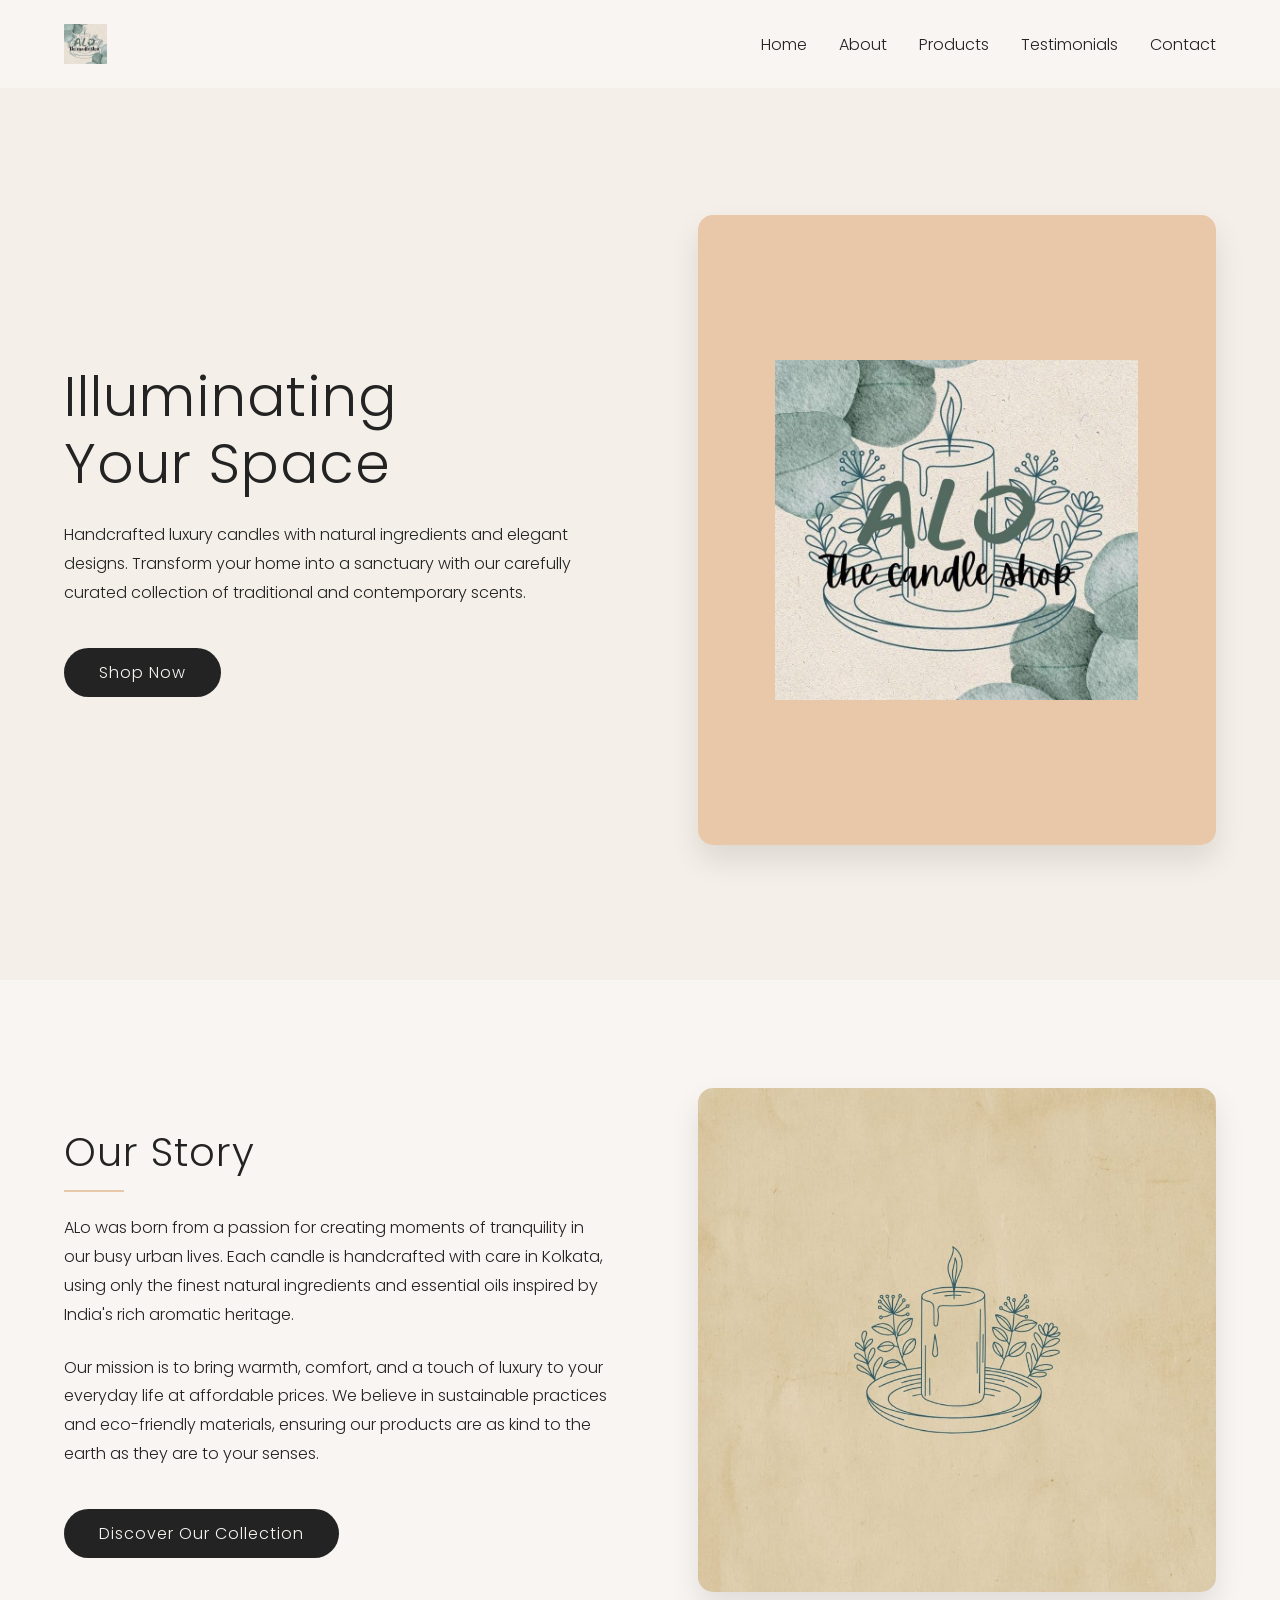
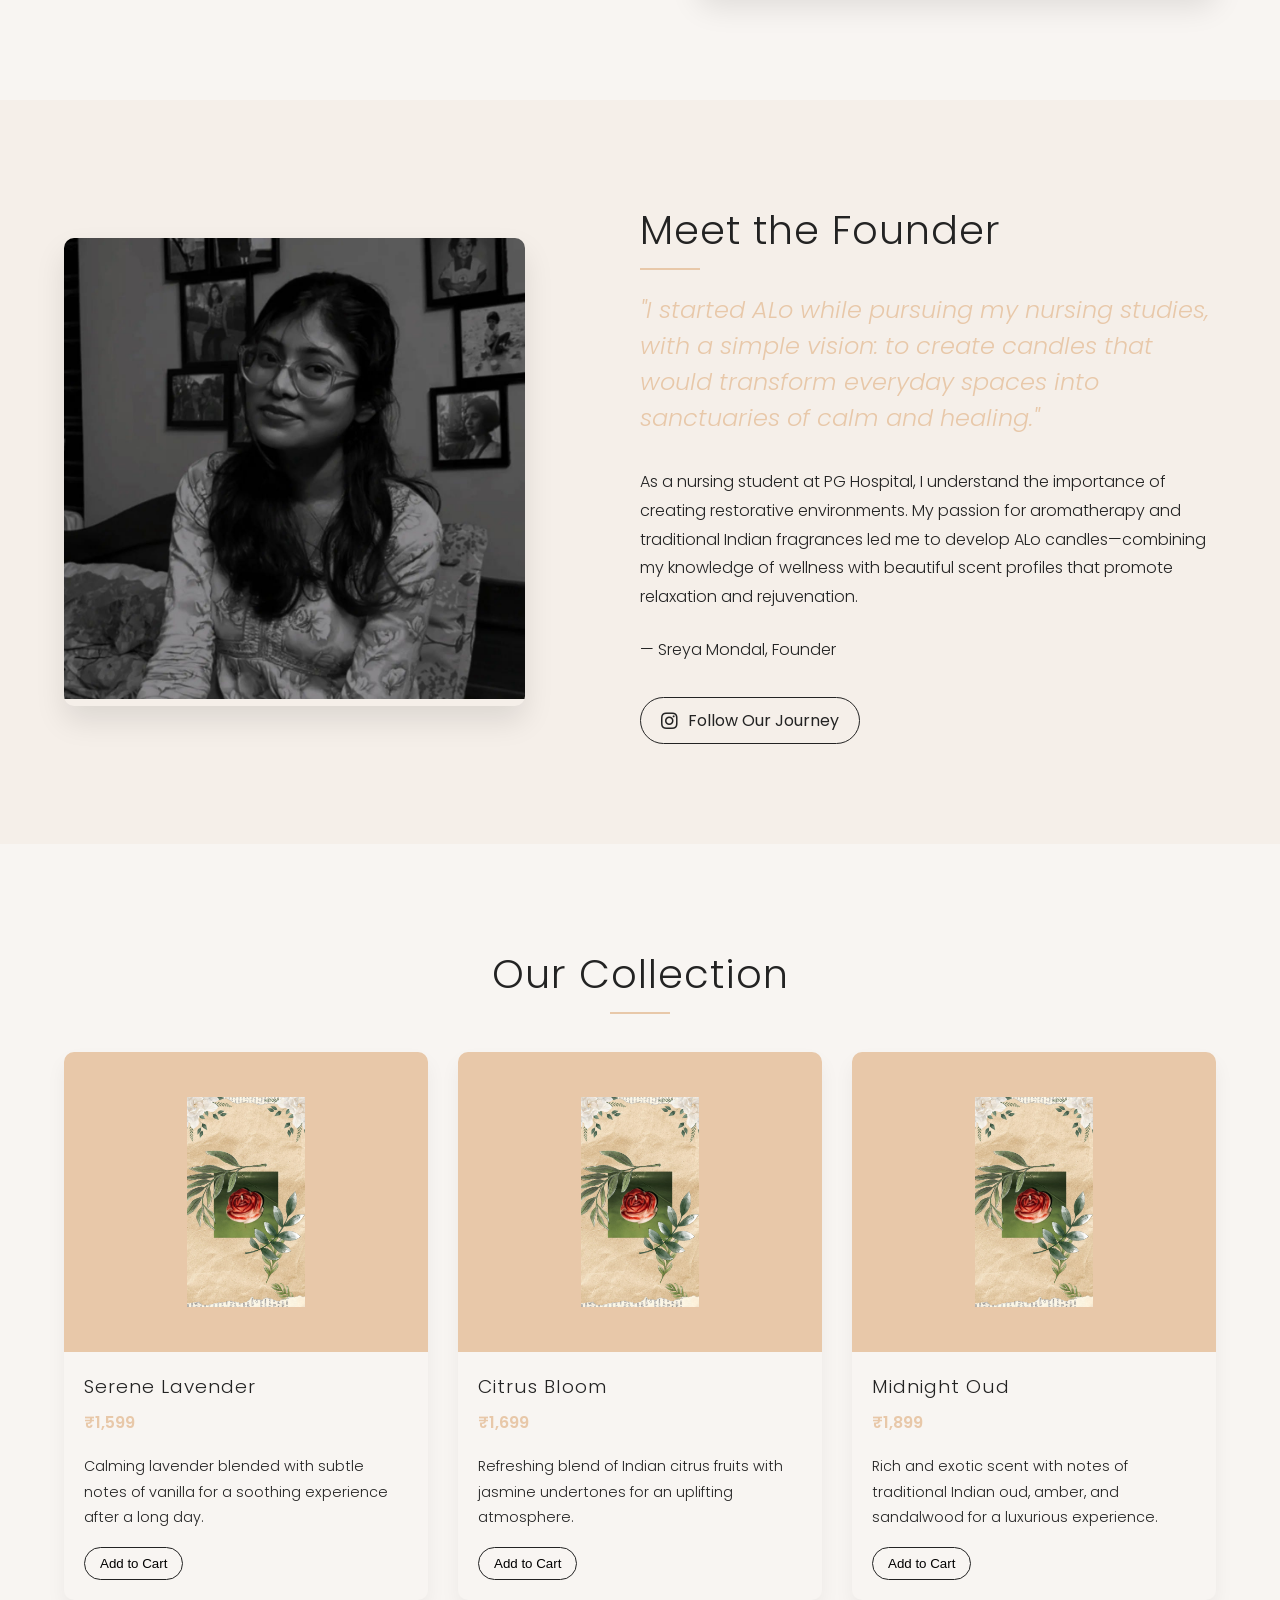
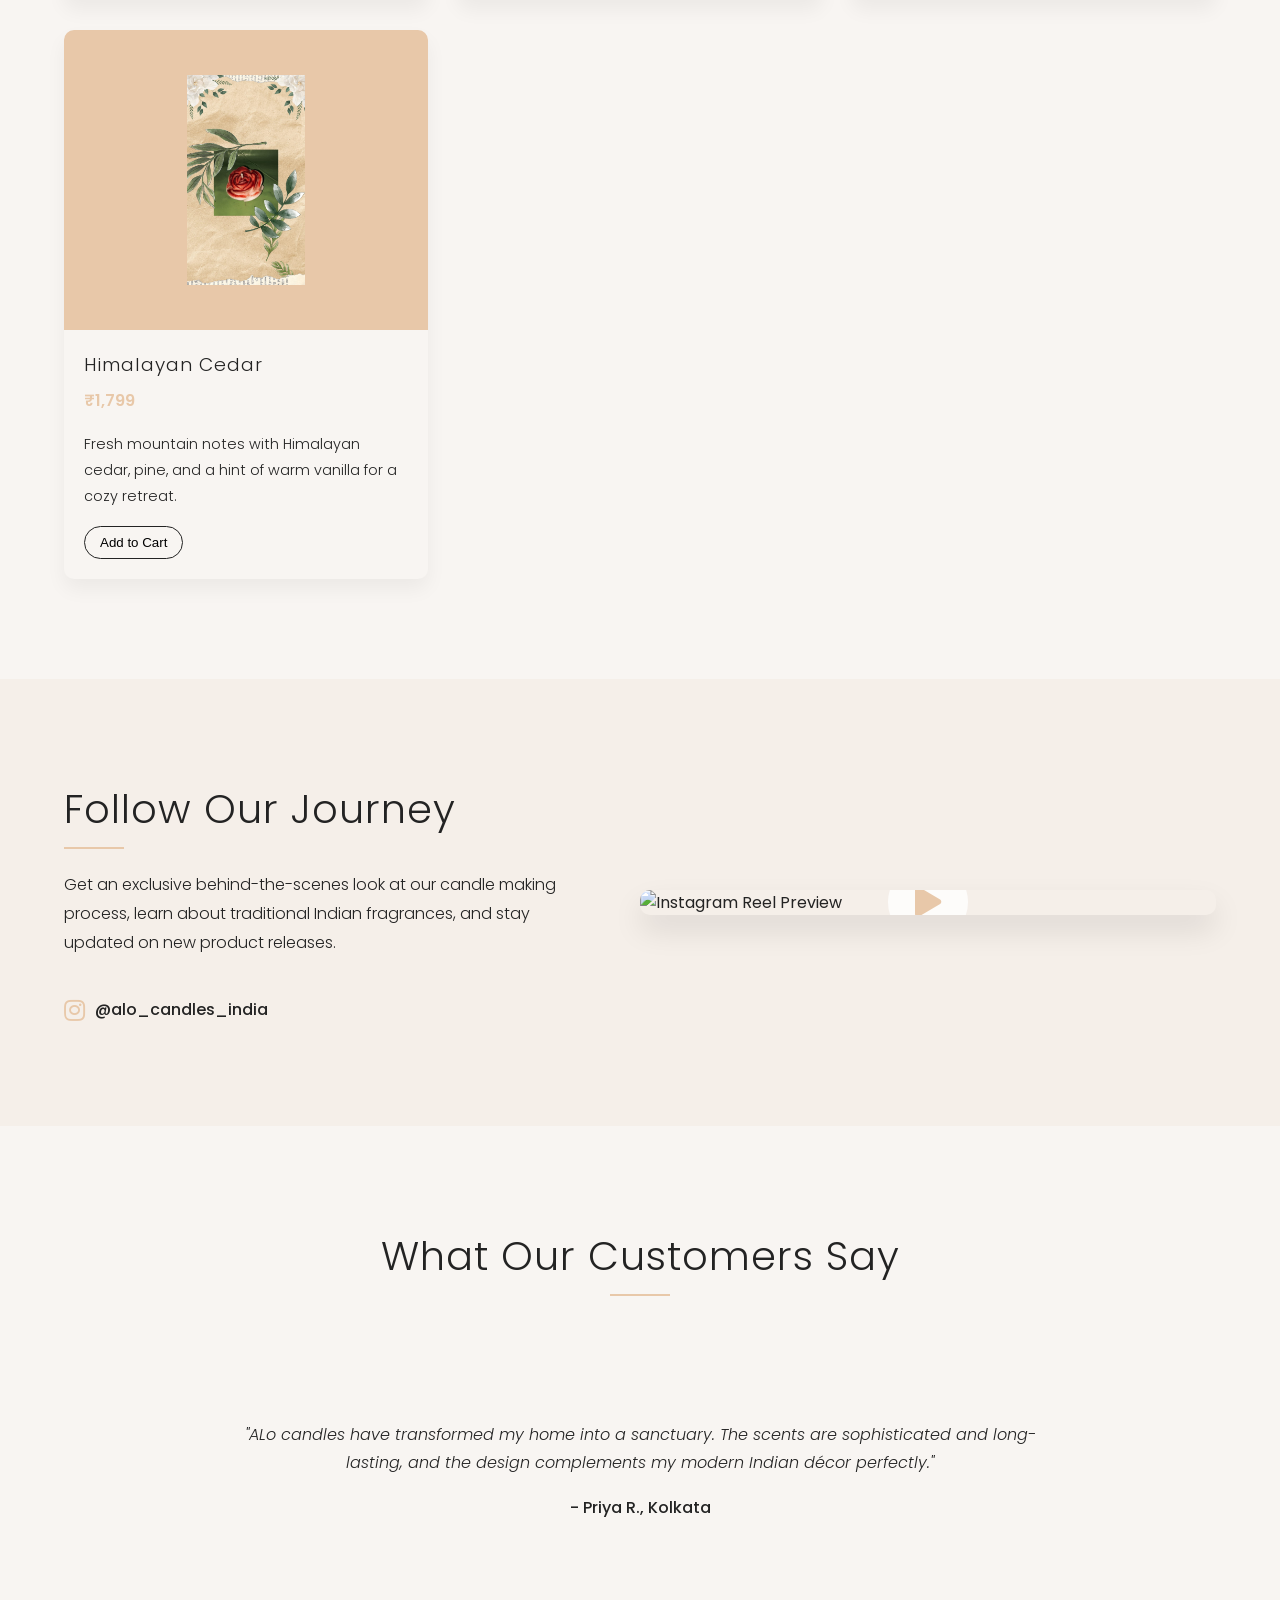
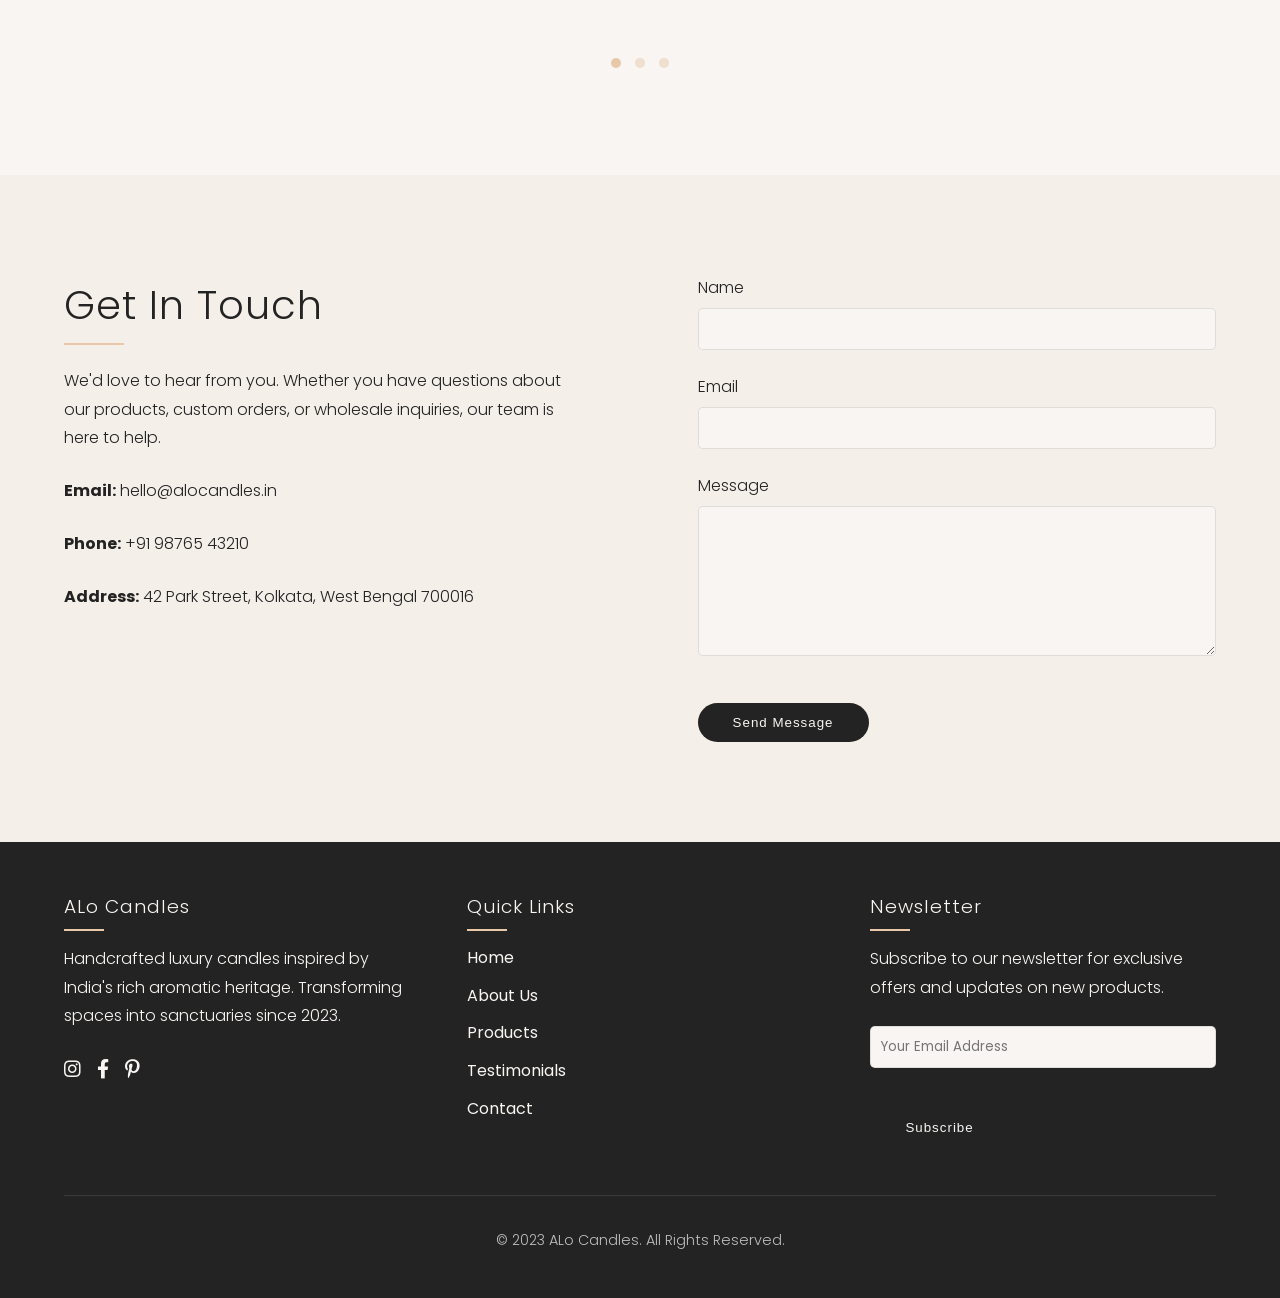
==== index.html @ 80bf0c5d "Add files via upload" ====
<!DOCTYPE html>
<html lang="en">
<head>
    <meta charset="UTF-8">
    <meta name="viewport" content="width=device-width, initial-scale=1.0">
    <title>ALo Candles - Modern Luxury Candles</title>
    <style>
        /* Global Styles */
        :root {
            --primary: #f8f5f2;
            --secondary: #232323;
            --accent: #e8c8a9;
            --light-accent: #f5efe9;
            --font-main: 'Poppins', sans-serif;
        }
        
        * {
            margin: 0;
            padding: 0;
            box-sizing: border-box;
        }
        
        body {
            font-family: var(--font-main);
            background-color: var(--primary);
            color: var(--secondary);
            overflow-x: hidden;
        }
        
        /* Typography */
        h1, h2, h3, h4, h5 {
            font-weight: 300;
            letter-spacing: 1px;
        }
        
        h1 {
            font-size: 3.5rem;
            margin-bottom: 1.5rem;
            line-height: 1.2;
        }
        
        h2 {
            font-size: 2.5rem;
            margin-bottom: 2rem;
            position: relative;
        }
        
        h2:after {
            content: '';
            position: absolute;
            bottom: -10px;
            left: 0;
            width: 60px;
            height: 2px;
            background-color: var(--accent);
        }
        
        p {
            line-height: 1.8;
            margin-bottom: 1.5rem;
            font-weight: 300;
        }
        
        /* Header and Navigation */
        header {
            padding: 1.5rem 5%;
            display: flex;
            justify-content: space-between;
            align-items: center;
            position: fixed;
            width: 100%;
            z-index: 1000;
            transition: background-color 0.3s ease;
            top: 0;
            left: 0;
            background-color: rgba(248, 245, 242, 0.95);
        }
        
        header.scrolled {
            background-color: var(--primary);
            box-shadow: 0 5px 20px rgba(0,0,0,0.05);
        }
        
        .logo {
            display: flex;
            align-items: center;
        }
        
        .logo-image {
            height: 40px;
            width: auto;
        }
        
        nav ul {
            display: flex;
            list-style: none;
        }
        
        nav ul li {
            margin-left: 2rem;
        }
        
        nav ul li a {
            text-decoration: none;
            color: var(--secondary);
            position: relative;
            font-weight: 300;
            transition: all 0.3s ease;
        }
        
        nav ul li a:hover {
            color: var(--accent);
        }
        
        nav ul li a:after {
            content: '';
            position: absolute;
            bottom: -5px;
            left: 0;
            width: 0%;
            height: 1px;
            background-color: var(--accent);
            transition: width 0.3s ease;
        }
        
        nav ul li a:hover:after {
            width: 100%;
        }
        
        .mobile-menu {
            display: none;
            cursor: pointer;
        }
        
        .mobile-menu div {
            width: 25px;
            height: 2px;
            background-color: var(--secondary);
            margin: 5px;
            transition: all 0.3s ease;
        }
        
        /* Hero Section */
        .hero {
            height: 100vh;
            display: flex;
            align-items: center;
            position: relative;
            padding: 0 5%;
            background-color: var(--light-accent);
            overflow: hidden;
            margin-top: 80px; /* Added to fix navbar alignment */
        }
        
        .hero-content {
            width: 50%;
            z-index: 1;
            padding-right: 2rem;
        }
        
        .hero-image {
            position: relative;
            width: 45%;
            height: 70%;
            margin-left: 5%;
            overflow: hidden;
            z-index: 0;
            border-radius: 15px;
            box-shadow: 0 15px 30px rgba(0,0,0,0.1);
        }
        
        .hero-image div {
            background-color: var(--accent);
            width: 100%;
            height: 100%;
            display: flex;
            align-items: center;
            justify-content: center;
        }
        
        .hero-image img {
            width: 70%;
            height: auto;
            object-fit: cover;
        }
        
        .btn {
            display: inline-block;
            padding: 12px 35px;
            background-color: var(--secondary);
            color: var(--primary);
            text-decoration: none;
            border-radius: 30px;
            font-weight: 300;
            letter-spacing: 1px;
            transition: all 0.3s ease;
            margin-top: 1rem;
            border: none;
            cursor: pointer;
        }
        
        .btn:hover {
            background-color: var(--accent);
            color: var(--secondary);
            transform: translateY(-3px);
            box-shadow: 0 10px 20px rgba(0,0,0,0.1);
        }
        
        /* Sections */
        section {
            padding: 100px 5%;
        }
        
        section:nth-child(even) {
            background-color: var(--light-accent);
        }
        
        /* About Section - Fixed to match hero section */
        .about {
            height: 80vh;
            display: flex;
            align-items: center;
            position: relative;
            padding: 0 5%;
            background-color: var(--primary);
            overflow: hidden;
        }
        
        .about-content {
            width: 50%;
            z-index: 1;
            padding-right: 2rem;
        }
        
        .about-image {
            position: relative;
            width: 45%;
            height: 70%;
            margin-left: 5%;
            overflow: hidden;
            z-index: 0;
            border-radius: 15px;
            box-shadow: 0 15px 30px rgba(0,0,0,0.1);
        }
        
        .about-image img {
            width: 100%;
            height: 100%;
            object-fit: cover;
        }
        
        /* Founder Section */
        .founder {
            display: flex;
            justify-content: space-between;
            align-items: center;
            background-color: var(--primary);
            padding: 100px 5%;
        }
        
        .founder-image {
            width: 40%;
            overflow: hidden;
            border-radius: 10px;
            box-shadow: 0 15px 30px rgba(0,0,0,0.1);
        }
        
        .founder-image img {
            width: 100%;
            height: auto;
            transition: transform 0.5s ease;
        }
        
        .founder-content {
            width: 55%;
            padding-left: 5%;
        }
        
        .quote {
            font-size: 1.5rem;
            font-style: italic;
            color: var(--accent);
            margin-bottom: 2rem;
            line-height: 1.5;
        }
        
        .social-link {
            margin-top: 2rem;
        }
        
        .insta-btn {
            display: inline-flex;
            align-items: center;
            background-color: transparent;
            border: 1px solid var(--secondary);
            color: var(--secondary);
            padding: 10px 20px;
            border-radius: 30px;
            text-decoration: none;
            transition: all 0.3s ease;
        }
        
        .insta-btn i {
            margin-right: 10px;
            font-size: 1.2rem;
        }
        
        .insta-btn:hover {
            background-color: var(--secondary);
            color: var(--primary);
        }
        
        /* Instagram Reel Section */
        .instagram-section {
            display: flex;
            justify-content: space-between;
            align-items: center;
            padding: 100px 5%;
            background-color: var(--light-accent);
        }
        
        .instagram-content {
            width: 45%;
        }
        
        .instagram-reel {
            width: 50%;
        }
        
        .reel-preview {
            position: relative;
            border-radius: 10px;
            overflow: hidden;
            box-shadow: 0 15px 30px rgba(0,0,0,0.1);
            cursor: pointer;
        }
        
        .reel-preview img {
            width: 100%;
            height: auto;
            display: block;
            transition: transform 0.5s ease;
        }
        
        .reel-preview:hover img {
            transform: scale(1.05);
        }
        
        .play-button {
            position: absolute;
            top: 50%;
            left: 50%;
            transform: translate(-50%, -50%);
            width: 80px;
            height: 80px;
            border-radius: 50%;
            background-color: rgba(255,255,255,0.8);
            display: flex;
            align-items: center;
            justify-content: center;
            transition: all 0.3s ease;
        }
        
        .play-button i {
            font-size: 30px;
            color: var(--accent);
        }
        
        .reel-preview:hover .play-button {
            background-color: var(--accent);
        }
        
        .reel-preview:hover .play-button i {
            color: var(--primary);
        }
        
        .insta-link {
            display: inline-flex;
            align-items: center;
            color: var(--secondary);
            font-weight: 500;
            text-decoration: none;
            margin-top: 1rem;
            transition: color 0.3s ease;
        }
        
        .insta-link i {
            margin-right: 10px;
            font-size: 1.5rem;
            color: var(--accent);
        }
        
        .insta-link:hover {
            color: var(--accent);
        }
        
        /* Products Section */
        .products {
            text-align: center;
        }
        
        .products h2:after {
            left: 50%;
            transform: translateX(-50%);
        }
        
        .product-grid {
            display: grid;
            grid-template-columns: repeat(auto-fill, minmax(300px, 1fr));
            gap: 30px;
            margin-top: 3rem;
        }
        
        .product-card {
            background-color: var(--primary);
            border-radius: 10px;
            overflow: hidden;
            box-shadow: 0 10px 20px rgba(0,0,0,0.05);
            transition: transform 0.3s ease, box-shadow 0.3s ease;
        }
        
        .product-card:hover {
            transform: translateY(-10px);
            box-shadow: 0 15px 30px rgba(0,0,0,0.1);
        }
        
        .product-image {
            height: 300px;
            background-color: var(--accent);
            display: flex;
            align-items: center;
            justify-content: center;
        }
        
        .product-image img {
            max-width: 70%;
            max-height: 70%;
        }
        
        .product-info {
            padding: 20px;
            text-align: left;
        }
        
        .product-info h3 {
            margin-bottom: 0.5rem;
        }
        
        .product-price {
            color: var(--accent);
            font-weight: 600;
            margin-bottom: 1rem;
        }
        
        .product-description {
            font-size: 0.9rem;
            margin-bottom: 1rem;
        }
        
        .add-to-cart {
            background-color: transparent;
            border: 1px solid var(--secondary);
            padding: 8px 15px;
            border-radius: 20px;
            cursor: pointer;
            transition: all 0.3s ease;
        }
        
        .add-to-cart:hover {
            background-color: var(--secondary);
            color: var(--primary);
        }
        
        /* Testimonials */
        .testimonials {
            text-align: center;
        }
        
        .testimonials h2:after {
            left: 50%;
            transform: translateX(-50%);
        }
        
        .testimonial-slider {
            margin-top: 3rem;
            position: relative;
            overflow: hidden;
            height: 300px;
        }
        
        .testimonial-slide {
            position: absolute;
            top: 0;
            left: 0;
            width: 100%;
            height: 100%;
            opacity: 0;
            transition: opacity 0.5s ease;
            display: flex;
            flex-direction: column;
            justify-content: center;
            align-items: center;
        }
        
        .testimonial-slide.active {
            opacity: 1;
        }
        
        .testimonial-text {
            font-style: italic;
            max-width: 800px;
            margin: 0 auto 1rem;
        }
        
        .testimonial-author {
            font-weight: 500;
        }
        
        .slider-nav {
            margin-top: 1rem;
        }
        
        .slider-dot {
            display: inline-block;
            width: 10px;
            height: 10px;
            background-color: var(--accent);
            opacity: 0.5;
            border-radius: 50%;
            margin: 0 5px;
            cursor: pointer;
            transition: opacity 0.3s ease;
        }
        
        .slider-dot.active {
            opacity: 1;
        }
        
        /* Contact */
        .contact {
            display: flex;
            justify-content: space-between;
        }
        
        .contact-info {
            width: 45%;
        }
        
        .contact-form {
            width: 45%;
        }
        
        .form-group {
            margin-bottom: 1.5rem;
        }
        
        .form-group label {
            display: block;
            margin-bottom: 0.5rem;
            font-weight: 300;
        }
        
        .form-group input,
        .form-group textarea {
            width: 100%;
            padding: 10px;
            background-color: var(--primary);
            border: 1px solid rgba(0,0,0,0.1);
            border-radius: 5px;
            font-family: var(--font-main);
        }
        
        .form-group textarea {
            height: 150px;
            resize: vertical;
        }
        
        /* Footer */
        footer {
            background-color: var(--secondary);
            color: var(--primary);
            padding: 50px 5% 20px;
        }
        
        .footer-content {
            display: flex;
            justify-content: space-between;
            margin-bottom: 3rem;
        }
        
        .footer-column {
            width: 30%;
        }
        
        .footer-column h3 {
            margin-bottom: 1.5rem;
            position: relative;
        }
        
        .footer-column h3:after {
            content: '';
            position: absolute;
            bottom: -10px;
            left: 0;
            width: 40px;
            height: 2px;
            background-color: var(--accent);
        }
        
        .footer-links {
            list-style: none;
        }
        
        .footer-links li {
            margin-bottom: 0.8rem;
        }
        
        .footer-links li a {
            color: var(--primary);
            text-decoration: none;
            transition: color 0.3s ease;
        }
        
        .footer-links li a:hover {
            color: var(--accent);
        }
        
        .social-links {
            display: flex;
            list-style: none;
        }
        
        .social-links li {
            margin-right: 1rem;
        }
        
        .social-links li a {
            color: var(--primary);
            font-size: 1.2rem;
            transition: color 0.3s ease;
        }
        
        .social-links li a:hover {
            color: var(--accent);
        }
        
        .copyright {
            text-align: center;
            padding-top: 2rem;
            border-top: 1px solid rgba(255,255,255,0.1);
            font-size: 0.9rem;
            color: rgba(255,255,255,0.7);
        }
        
        /* Responsive Styles */
        @media (max-width: 1024px) {
            .hero-content, .about-content {
                width: 45%;
            }
            
            .hero-image, .about-image {
                width: 50%;
            }
            
            h1 {
                font-size: 2.8rem;
            }
        }
        
        @media (max-width: 768px) {
            header {
                padding: 1rem 5%;
            }
            
            nav ul {
                position: absolute;
                right: 0;
                top: 80px;
                background-color: var(--primary);
                flex-direction: column;
                width: 100%;
                align-items: center;
                transform: translateY(-150%);
                transition: transform 0.5s ease;
                box-shadow: 0 10px 20px rgba(0,0,0,0.1);
                z-index: 1000;
            }
            
            nav ul.active {
                transform: translateY(0);
            }
            
            nav ul li {
                margin: 1.5rem 0;
            }
            
            .mobile-menu {
                display: block;
            }
            
            .hero, .about {
                flex-direction: column;
                height: auto;
                min-height: 100vh;
                padding-top: 100px;
                padding-bottom: 50px;
            }
            
            .hero-content, .hero-image, .about-content, .about-image {
                width: 100%;
                position: static;
            }
            
            .hero-content, .about-content {
                margin-bottom: 3rem;
                padding-right: 0;
                text-align: center;
            }
            
            .hero-image, .about-image {
                height: 350px;
            }
            
            .contact, .founder, .instagram-section {
                flex-direction: column;
            }
            
            .contact-info, .contact-form,
            .founder-image, .founder-content,
            .instagram-content, .instagram-reel {
                width: 100%;
                margin-bottom: 2rem;
            }
            
            .founder-content {
                padding-left: 0;
                margin-top: 2rem;
            }
            
            .product-grid {
                grid-template-columns: repeat(auto-fill, minmax(250px, 1fr));
            }
            
            .footer-content {
                flex-direction: column;
            }
            
            .footer-column {
                width: 100%;
                margin-bottom: 2rem;
            }
        }
    </style>
    <link href="https://cdnjs.cloudflare.com/ajax/libs/font-awesome/5.15.3/css/all.min.css" rel="stylesheet">
    <link href="https://fonts.googleapis.com/css2?family=Poppins:wght@200;300;400;500;600&display=swap" rel="stylesheet">
</head>
<body>
    <!-- Header -->
    <header>
        <div class="logo">
            <img src="images/logo.jpg" alt="ALo Logo" class="logo-image">
        </div>
        <nav>
            <ul>
                <li><a href="#home">Home</a></li>
                <li><a href="#about">About</a></li>
                <li><a href="#products">Products</a></li>
                <li><a href="#testimonials">Testimonials</a></li>
                <li><a href="#contact">Contact</a></li>
            </ul>
        </nav>
        <div class="mobile-menu">
            <div class="line1"></div>
            <div class="line2"></div>
            <div class="line3"></div>
        </div>
    </header>

    <!-- Hero Section -->
    <section class="hero" id="home">
        <div class="hero-content">
            <h1>Illuminating <br> Your Space</h1>
            <p>Handcrafted luxury candles with natural ingredients and elegant designs. Transform your home into a sanctuary with our carefully curated collection of traditional and contemporary scents.</p>
            <a href="#products" class="btn">Shop Now</a>
        </div>
        <div class="hero-image">
            <div>
                <img src="images/logo.jpg" alt="ALo Signature Candle">
            </div>
        </div>
    </section>

    <!-- About Section - Fixed to match hero section -->
    <section class="about" id="about">
        <div class="about-content">
            <h2>Our Story</h2>
            <p>ALo was born from a passion for creating moments of tranquility in our busy urban lives. Each candle is handcrafted with care in Kolkata, using only the finest natural ingredients and essential oils inspired by India's rich aromatic heritage.</p>
            <p>Our mission is to bring warmth, comfort, and a touch of luxury to your everyday life at affordable prices. We believe in sustainable practices and eco-friendly materials, ensuring our products are as kind to the earth as they are to your senses.</p>
            <a href="#products" class="btn">Discover Our Collection</a>
        </div>
        <div class="about-image">
            <img src="images/placeholder.jpg" alt="ALo Candle Making Process">
        </div>
    </section>
    
    <!-- Founder Section -->
    <section class="founder" id="founder">
        <div class="founder-image">
            <img src="images/founder.jpg" alt="ALo Founder - Sreya Mondal">
        </div>
        <div class="founder-content">
            <h2>Meet the Founder</h2>
            <p class="quote">"I started ALo while pursuing my nursing studies, with a simple vision: to create candles that would transform everyday spaces into sanctuaries of calm and healing."</p>
            <p>As a nursing student at PG Hospital, I understand the importance of creating restorative environments. My passion for aromatherapy and traditional Indian fragrances led me to develop ALo candles—combining my knowledge of wellness with beautiful scent profiles that promote relaxation and rejuvenation.</p>
            <p>— Sreya Mondal, Founder</p>
            <div class="social-link">
                <a href="#" class="insta-btn"><i class="fab fa-instagram"></i> Follow Our Journey</a>
            </div>
        </div>
    </section>

    <!-- Products Section -->
    <section class="products" id="products">
        <h2>Our Collection</h2>
        <div class="product-grid">
            <!-- Product 1 -->
            <div class="product-card">
                <div class="product-image">
                    <img src="images/candle_1.jpg" alt="Serene Lavender Candle">
                </div>
                <div class="product-info">
                    <h3>Serene Lavender</h3>
                    <p class="product-price">₹1,599</p>
                    <p class="product-description">Calming lavender blended with subtle notes of vanilla for a soothing experience after a long day.</p>
                    <button class="add-to-cart">Add to Cart</button>
                </div>
            </div>
            
            <!-- Product 2 -->
            <div class="product-card">
                <div class="product-image">
                    <img src="images/candle_1.jpg" alt="Citrus Bloom Candle">
                </div>
                <div class="product-info">
                    <h3>Citrus Bloom</h3>
                    <p class="product-price">₹1,699</p>
                    <p class="product-description">Refreshing blend of Indian citrus fruits with jasmine undertones for an uplifting atmosphere.</p>
                    <button class="add-to-cart">Add to Cart</button>
                </div>
            </div>
            
            <!-- Product 3 -->
            <div class="product-card">
                <div class="product-image">
                    <img src="images/candle_1.jpg" alt="Midnight Oud Candle">
                </div>
                <div class="product-info">
                    <h3>Midnight Oud</h3>
                    <p class="product-price">₹1,899</p>
                    <p class="product-description">Rich and exotic scent with notes of traditional Indian oud, amber, and sandalwood for a luxurious experience.</p>
                    <button class="add-to-cart">Add to Cart</button>
                </div>
            </div>
            
            <!-- Product 4 -->
            <div class="product-card">
                <div class="product-image">
                    <img src="images/candle_1.jpg" alt="Himalayan Cedar Candle">
                </div>
                <div class="product-info">
                    <h3>Himalayan Cedar</h3>
                    <p class="product-price">₹1,799</p>
                    <p class="product-description">Fresh mountain notes with Himalayan cedar, pine, and a hint of warm vanilla for a cozy retreat.</p>
                    <button class="add-to-cart">Add to Cart</button>
                </div>
            </div>
        </div>
    </section>
    
    <!-- Instagram Reel Section -->
    <section class="instagram-section">
        <div class="instagram-content">
            <h2>Follow Our Journey</h2>
            <p>Get an exclusive behind-the-scenes look at our candle making process, learn about traditional Indian fragrances, and stay updated on new product releases.</p>
            <a href="#" class="insta-link"><i class="fab fa-instagram"></i> @alo_candles_india</a>
        </div>
        <div class="instagram-reel">
            <div class="reel-preview">
                <img src="/api/placeholder/600/350" alt="Instagram Reel Preview">
                <div class="play-button">
                    <i class="fas fa-play"></i>
                </div>
            </div>
        </div>
    </section>

    <!-- Testimonials Section -->
    <section class="testimonials" id="testimonials">
        <h2>What Our Customers Say</h2>
        <div class="testimonial-slider">
            <!-- Testimonial 1 -->
            <div class="testimonial-slide active">
                <p class="testimonial-text">"ALo candles have transformed my home into a sanctuary. The scents are sophisticated and long-lasting, and the design complements my modern Indian décor perfectly."</p>
                <p class="testimonial-author">- Priya R., Kolkata</p>
            </div>
            
            <!-- Testimonial 2 -->
            <div class="testimonial-slide">
                <p class="testimonial-text">"I've tried many luxury candle brands, but ALo stands out for its unique blend of traditional Indian scents with contemporary design. My go-to gift for friends and family."</p>
                <p class="testimonial-author">- Arjun T., Mumbai</p>
            </div>
            
            <!-- Testimonial 3 -->
            <div class="testimonial-slide">
                <p class="testimonial-text">"As someone sensitive to artificial fragrances, I appreciate ALo's use of natural ingredients. Their candles create a wonderful ambiance in my apartment without overwhelming the space."</p>
                <p class="testimonial-author">- Nandini J., Delhi</p>
            </div>
        </div>
        <div class="slider-nav">
            <span class="slider-dot active" onclick="changeSlide(0)"></span>
            <span class="slider-dot" onclick="changeSlide(1)"></span>
            <span class="slider-dot" onclick="changeSlide(2)"></span>
        </div>
    </section>

    <!-- Contact Section -->
    <section class="contact" id="contact">
        <div class="contact-info">
            <h2>Get In Touch</h2>
            <p>We'd love to hear from you. Whether you have questions about our products, custom orders, or wholesale inquiries, our team is here to help.</p>
            <p><strong>Email:</strong> hello@alocandles.in</p>
            <p><strong>Phone:</strong> +91 98765 43210</p>
            <p><strong>Address:</strong> 42 Park Street, Kolkata, West Bengal 700016</p>
        </div>
        <div class="contact-form">
            <form>
                <div class="form-group">
                    <label for="name">Name</label>
                    <input type="text" id="name" name="name" required>
                </div>
                <div class="form-group">
                    <label for="email">Email</label>
                    <input type="email" id="email" name="email" required>
                </div>
                <div class="form-group">
                    <label for="message">Message</label>
                    <textarea id="message" name="message" required></textarea>
                </div>
                <button type="submit" class="btn">Send Message</button>
            </form>
        </div>
    </section>
    
    <!-- Footer -->
    <footer>
        <div class="footer-content">
            <div class="footer-column">
                <h3>ALo Candles</h3>
                <p>Handcrafted luxury candles inspired by India's rich aromatic heritage. Transforming spaces into sanctuaries since 2023.</p>
                <ul class="social-links">
                    <li><a href="#"><i class="fab fa-instagram"></i></a></li>
                    <li><a href="#"><i class="fab fa-facebook-f"></i></a></li>
                    <li><a href="#"><i class="fab fa-pinterest-p"></i></a></li>
                </ul>
            </div>
            <div class="footer-column">
                <h3>Quick Links</h3>
                <ul class="footer-links">
                    <li><a href="#home">Home</a></li>
                    <li><a href="#about">About Us</a></li>
                    <li><a href="#products">Products</a></li>
                    <li><a href="#testimonials">Testimonials</a></li>
                    <li><a href="#contact">Contact</a></li>
                </ul>
            </div>
            <div class="footer-column">
                <h3>Newsletter</h3>
                <p>Subscribe to our newsletter for exclusive offers and updates on new products.</p>
                <form>
                    <div class="form-group">
                        <input type="email" placeholder="Your Email Address">
                    </div>
                    <button type="submit" class="btn">Subscribe</button>
                </form>
            </div>
        </div>
        <div class="copyright">
            <p>&copy; 2023 ALo Candles. All Rights Reserved.</p>
        </div>
    </footer>
    
    <!-- JavaScript for interactivity -->
    <script>
        // Mobile menu toggle
        const mobileMenu = document.querySelector('.mobile-menu');
        const navList = document.querySelector('nav ul');
        
        mobileMenu.addEventListener('click', () => {
            navList.classList.toggle('active');
            mobileMenu.classList.toggle('active');
        });
        
        // Sticky header
        window.addEventListener('scroll', () => {
            const header = document.querySelector('header');
            header.classList.toggle('scrolled', window.scrollY > 0);
        });
        
        // Testimonial slider
        let currentSlide = 0;
        const slides = document.querySelectorAll('.testimonial-slide');
        const dots = document.querySelectorAll('.slider-dot');
        
        function changeSlide(n) {
            slides[currentSlide].classList.remove('active');
            dots[currentSlide].classList.remove('active');
            
            currentSlide = n;
            
            slides[currentSlide].classList.add('active');
            dots[currentSlide].classList.add('active');
        }
        
        // Auto-play testimonials
        setInterval(() => {
            let next = currentSlide + 1;
            if (next >= slides.length) next = 0;
            changeSlide(next);
        }, 5000);
        
        // Smooth scrolling for anchor links
        document.querySelectorAll('a[href^="#"]').forEach(anchor => {
            anchor.addEventListener('click', function(e) {
                e.preventDefault();
                
                const targetId = this.getAttribute('href');
                const targetElement = document.querySelector(targetId);
                
                if (targetElement) {
                    window.scrollTo({
                        top: targetElement.offsetTop - 80,
                        behavior: 'smooth'
                    });
                    
                    // Close mobile menu if open
                    navList.classList.remove('active');
                }
            });
        });
    </script>
    </body>
    </html>
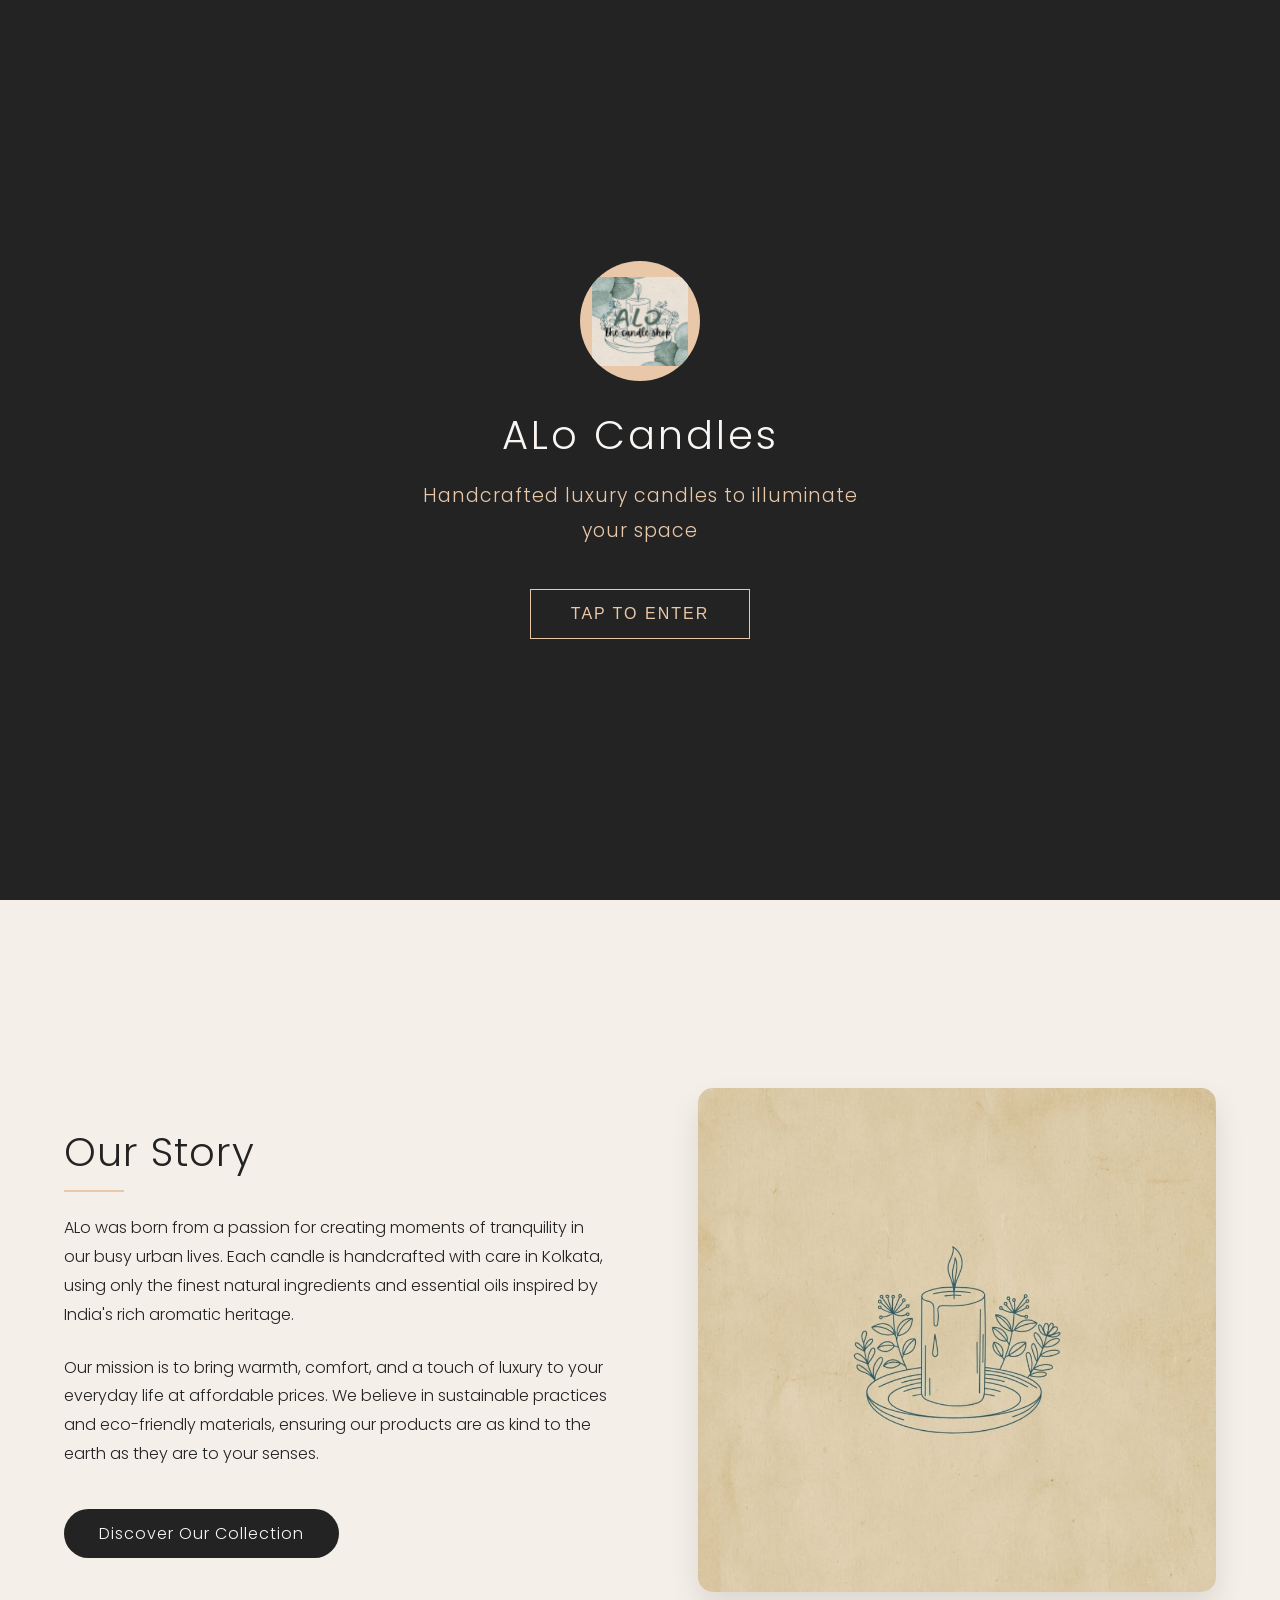
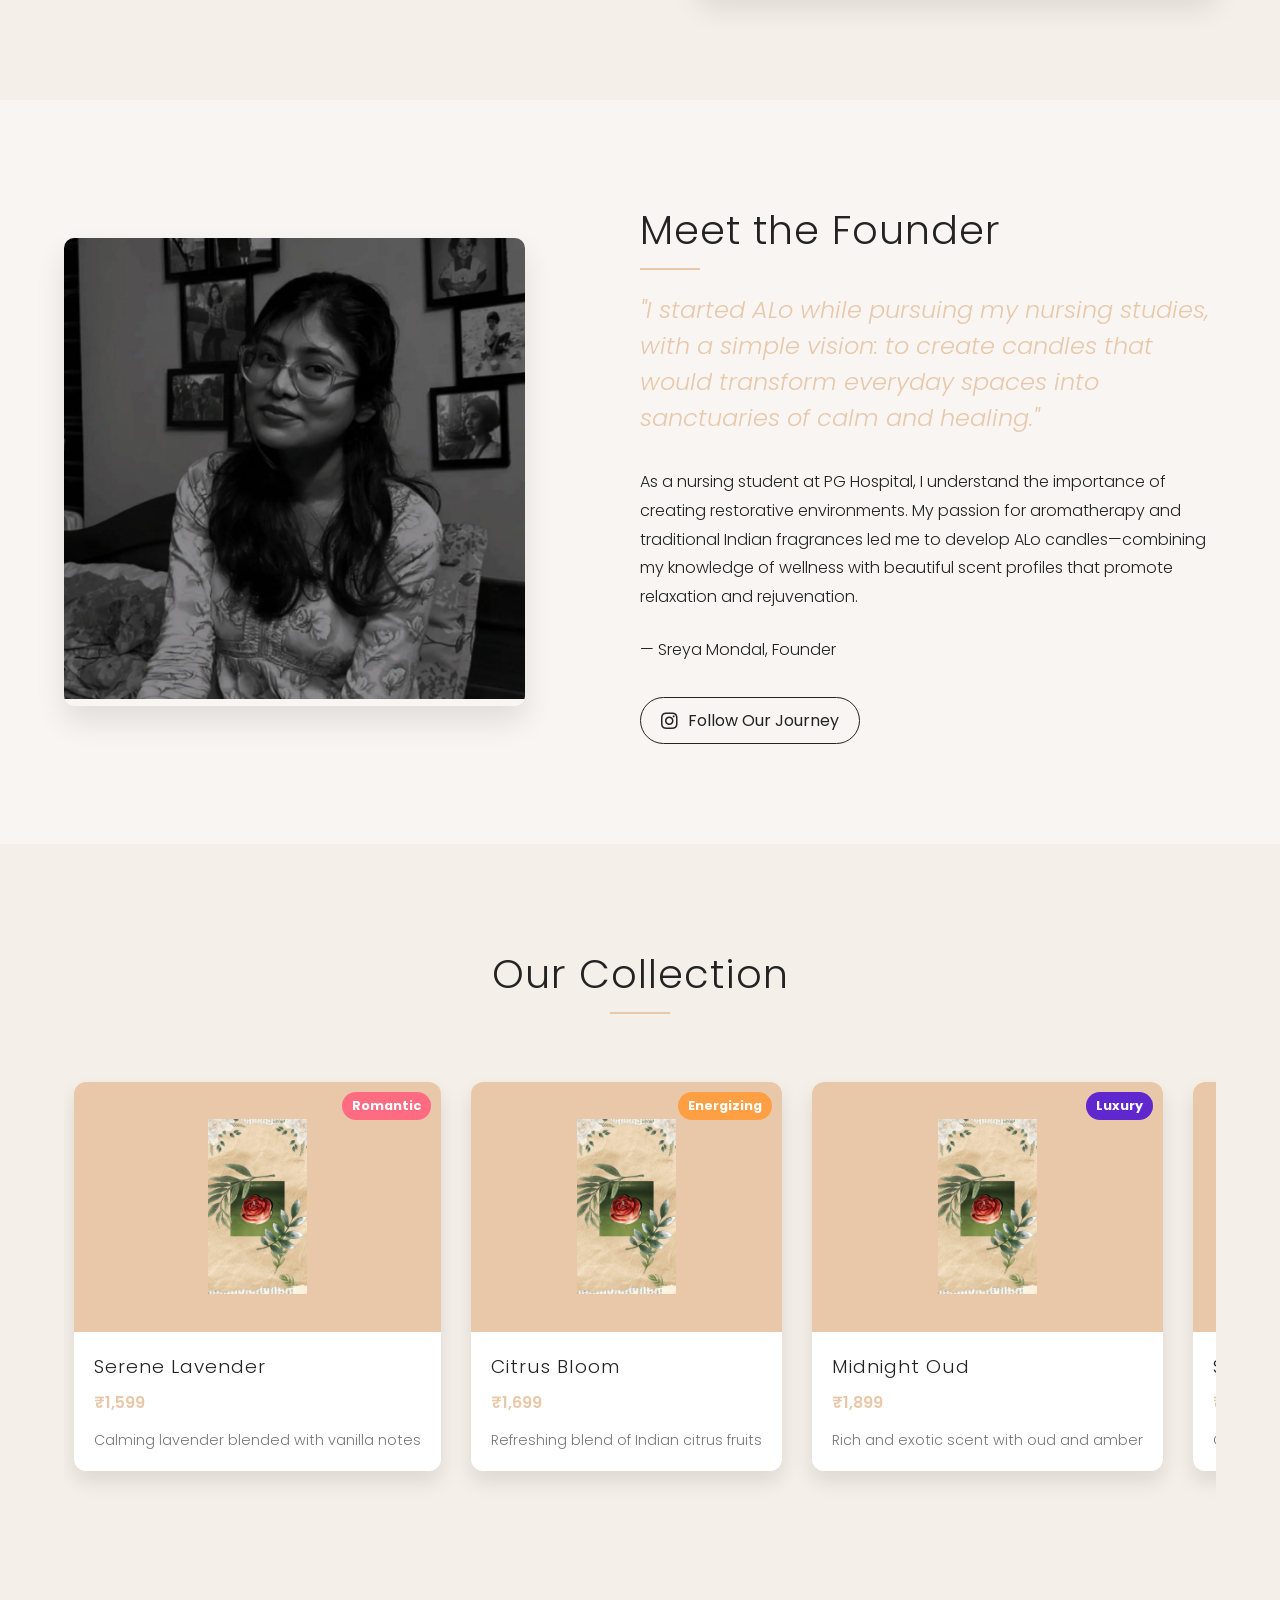
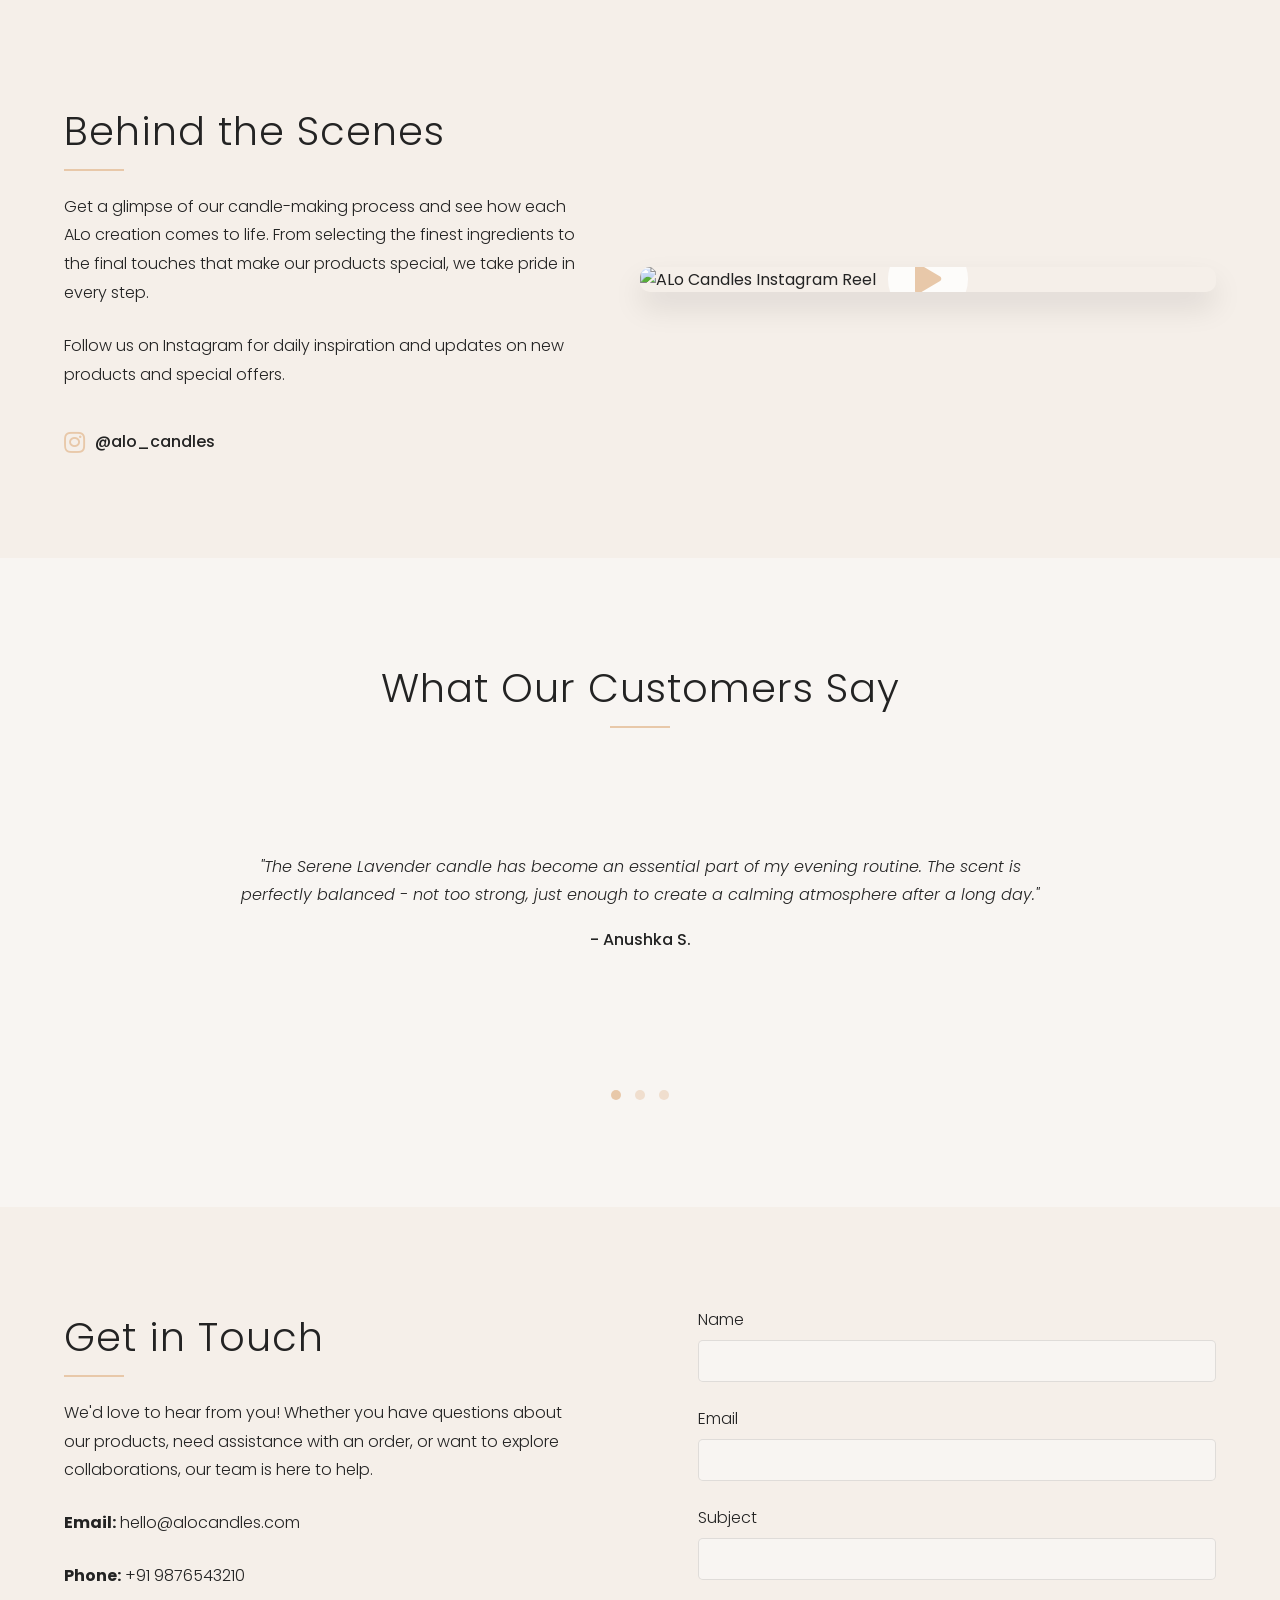
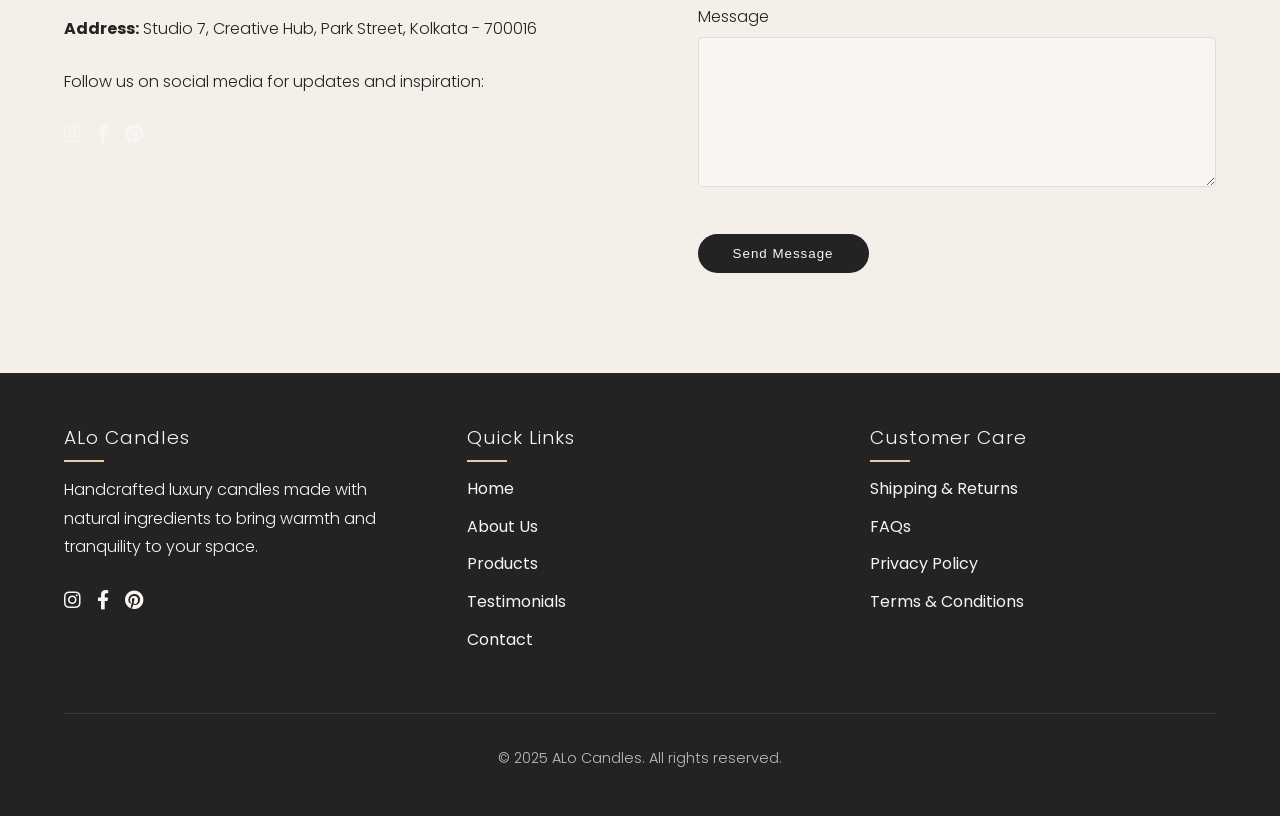
==== commit c284f023: "Add files via upload" ====
--- a/index.html
+++ b/index.html
@@ -4,757 +4,27 @@
     <meta charset="UTF-8">
     <meta name="viewport" content="width=device-width, initial-scale=1.0">
     <title>ALo Candles - Modern Luxury Candles</title>
-    <style>
-        /* Global Styles */
-        :root {
-            --primary: #f8f5f2;
-            --secondary: #232323;
-            --accent: #e8c8a9;
-            --light-accent: #f5efe9;
-            --font-main: 'Poppins', sans-serif;
-        }
-        
-        * {
-            margin: 0;
-            padding: 0;
-            box-sizing: border-box;
-        }
-        
-        body {
-            font-family: var(--font-main);
-            background-color: var(--primary);
-            color: var(--secondary);
-            overflow-x: hidden;
-        }
-        
-        /* Typography */
-        h1, h2, h3, h4, h5 {
-            font-weight: 300;
-            letter-spacing: 1px;
-        }
-        
-        h1 {
-            font-size: 3.5rem;
-            margin-bottom: 1.5rem;
-            line-height: 1.2;
-        }
-        
-        h2 {
-            font-size: 2.5rem;
-            margin-bottom: 2rem;
-            position: relative;
-        }
-        
-        h2:after {
-            content: '';
-            position: absolute;
-            bottom: -10px;
-            left: 0;
-            width: 60px;
-            height: 2px;
-            background-color: var(--accent);
-        }
-        
-        p {
-            line-height: 1.8;
-            margin-bottom: 1.5rem;
-            font-weight: 300;
-        }
-        
-        /* Header and Navigation */
-        header {
-            padding: 1.5rem 5%;
-            display: flex;
-            justify-content: space-between;
-            align-items: center;
-            position: fixed;
-            width: 100%;
-            z-index: 1000;
-            transition: background-color 0.3s ease;
-            top: 0;
-            left: 0;
-            background-color: rgba(248, 245, 242, 0.95);
-        }
-        
-        header.scrolled {
-            background-color: var(--primary);
-            box-shadow: 0 5px 20px rgba(0,0,0,0.05);
-        }
-        
-        .logo {
-            display: flex;
-            align-items: center;
-        }
-        
-        .logo-image {
-            height: 40px;
-            width: auto;
-        }
-        
-        nav ul {
-            display: flex;
-            list-style: none;
-        }
-        
-        nav ul li {
-            margin-left: 2rem;
-        }
-        
-        nav ul li a {
-            text-decoration: none;
-            color: var(--secondary);
-            position: relative;
-            font-weight: 300;
-            transition: all 0.3s ease;
-        }
-        
-        nav ul li a:hover {
-            color: var(--accent);
-        }
-        
-        nav ul li a:after {
-            content: '';
-            position: absolute;
-            bottom: -5px;
-            left: 0;
-            width: 0%;
-            height: 1px;
-            background-color: var(--accent);
-            transition: width 0.3s ease;
-        }
-        
-        nav ul li a:hover:after {
-            width: 100%;
-        }
-        
-        .mobile-menu {
-            display: none;
-            cursor: pointer;
-        }
-        
-        .mobile-menu div {
-            width: 25px;
-            height: 2px;
-            background-color: var(--secondary);
-            margin: 5px;
-            transition: all 0.3s ease;
-        }
-        
-        /* Hero Section */
-        .hero {
-            height: 100vh;
-            display: flex;
-            align-items: center;
-            position: relative;
-            padding: 0 5%;
-            background-color: var(--light-accent);
-            overflow: hidden;
-            margin-top: 80px; /* Added to fix navbar alignment */
-        }
-        
-        .hero-content {
-            width: 50%;
-            z-index: 1;
-            padding-right: 2rem;
-        }
-        
-        .hero-image {
-            position: relative;
-            width: 45%;
-            height: 70%;
-            margin-left: 5%;
-            overflow: hidden;
-            z-index: 0;
-            border-radius: 15px;
-            box-shadow: 0 15px 30px rgba(0,0,0,0.1);
-        }
-        
-        .hero-image div {
-            background-color: var(--accent);
-            width: 100%;
-            height: 100%;
-            display: flex;
-            align-items: center;
-            justify-content: center;
-        }
-        
-        .hero-image img {
-            width: 70%;
-            height: auto;
-            object-fit: cover;
-        }
-        
-        .btn {
-            display: inline-block;
-            padding: 12px 35px;
-            background-color: var(--secondary);
-            color: var(--primary);
-            text-decoration: none;
-            border-radius: 30px;
-            font-weight: 300;
-            letter-spacing: 1px;
-            transition: all 0.3s ease;
-            margin-top: 1rem;
-            border: none;
-            cursor: pointer;
-        }
-        
-        .btn:hover {
-            background-color: var(--accent);
-            color: var(--secondary);
-            transform: translateY(-3px);
-            box-shadow: 0 10px 20px rgba(0,0,0,0.1);
-        }
-        
-        /* Sections */
-        section {
-            padding: 100px 5%;
-        }
-        
-        section:nth-child(even) {
-            background-color: var(--light-accent);
-        }
-        
-        /* About Section - Fixed to match hero section */
-        .about {
-            height: 80vh;
-            display: flex;
-            align-items: center;
-            position: relative;
-            padding: 0 5%;
-            background-color: var(--primary);
-            overflow: hidden;
-        }
-        
-        .about-content {
-            width: 50%;
-            z-index: 1;
-            padding-right: 2rem;
-        }
-        
-        .about-image {
-            position: relative;
-            width: 45%;
-            height: 70%;
-            margin-left: 5%;
-            overflow: hidden;
-            z-index: 0;
-            border-radius: 15px;
-            box-shadow: 0 15px 30px rgba(0,0,0,0.1);
-        }
-        
-        .about-image img {
-            width: 100%;
-            height: 100%;
-            object-fit: cover;
-        }
-        
-        /* Founder Section */
-        .founder {
-            display: flex;
-            justify-content: space-between;
-            align-items: center;
-            background-color: var(--primary);
-            padding: 100px 5%;
-        }
-        
-        .founder-image {
-            width: 40%;
-            overflow: hidden;
-            border-radius: 10px;
-            box-shadow: 0 15px 30px rgba(0,0,0,0.1);
-        }
-        
-        .founder-image img {
-            width: 100%;
-            height: auto;
-            transition: transform 0.5s ease;
-        }
-        
-        .founder-content {
-            width: 55%;
-            padding-left: 5%;
-        }
-        
-        .quote {
-            font-size: 1.5rem;
-            font-style: italic;
-            color: var(--accent);
-            margin-bottom: 2rem;
-            line-height: 1.5;
-        }
-        
-        .social-link {
-            margin-top: 2rem;
-        }
-        
-        .insta-btn {
-            display: inline-flex;
-            align-items: center;
-            background-color: transparent;
-            border: 1px solid var(--secondary);
-            color: var(--secondary);
-            padding: 10px 20px;
-            border-radius: 30px;
-            text-decoration: none;
-            transition: all 0.3s ease;
-        }
-        
-        .insta-btn i {
-            margin-right: 10px;
-            font-size: 1.2rem;
-        }
-        
-        .insta-btn:hover {
-            background-color: var(--secondary);
-            color: var(--primary);
-        }
-        
-        /* Instagram Reel Section */
-        .instagram-section {
-            display: flex;
-            justify-content: space-between;
-            align-items: center;
-            padding: 100px 5%;
-            background-color: var(--light-accent);
-        }
-        
-        .instagram-content {
-            width: 45%;
-        }
-        
-        .instagram-reel {
-            width: 50%;
-        }
-        
-        .reel-preview {
-            position: relative;
-            border-radius: 10px;
-            overflow: hidden;
-            box-shadow: 0 15px 30px rgba(0,0,0,0.1);
-            cursor: pointer;
-        }
-        
-        .reel-preview img {
-            width: 100%;
-            height: auto;
-            display: block;
-            transition: transform 0.5s ease;
-        }
-        
-        .reel-preview:hover img {
-            transform: scale(1.05);
-        }
-        
-        .play-button {
-            position: absolute;
-            top: 50%;
-            left: 50%;
-            transform: translate(-50%, -50%);
-            width: 80px;
-            height: 80px;
-            border-radius: 50%;
-            background-color: rgba(255,255,255,0.8);
-            display: flex;
-            align-items: center;
-            justify-content: center;
-            transition: all 0.3s ease;
-        }
-        
-        .play-button i {
-            font-size: 30px;
-            color: var(--accent);
-        }
-        
-        .reel-preview:hover .play-button {
-            background-color: var(--accent);
-        }
-        
-        .reel-preview:hover .play-button i {
-            color: var(--primary);
-        }
-        
-        .insta-link {
-            display: inline-flex;
-            align-items: center;
-            color: var(--secondary);
-            font-weight: 500;
-            text-decoration: none;
-            margin-top: 1rem;
-            transition: color 0.3s ease;
-        }
-        
-        .insta-link i {
-            margin-right: 10px;
-            font-size: 1.5rem;
-            color: var(--accent);
-        }
-        
-        .insta-link:hover {
-            color: var(--accent);
-        }
-        
-        /* Products Section */
-        .products {
-            text-align: center;
-        }
-        
-        .products h2:after {
-            left: 50%;
-            transform: translateX(-50%);
-        }
-        
-        .product-grid {
-            display: grid;
-            grid-template-columns: repeat(auto-fill, minmax(300px, 1fr));
-            gap: 30px;
-            margin-top: 3rem;
-        }
-        
-        .product-card {
-            background-color: var(--primary);
-            border-radius: 10px;
-            overflow: hidden;
-            box-shadow: 0 10px 20px rgba(0,0,0,0.05);
-            transition: transform 0.3s ease, box-shadow 0.3s ease;
-        }
-        
-        .product-card:hover {
-            transform: translateY(-10px);
-            box-shadow: 0 15px 30px rgba(0,0,0,0.1);
-        }
-        
-        .product-image {
-            height: 300px;
-            background-color: var(--accent);
-            display: flex;
-            align-items: center;
-            justify-content: center;
-        }
-        
-        .product-image img {
-            max-width: 70%;
-            max-height: 70%;
-        }
-        
-        .product-info {
-            padding: 20px;
-            text-align: left;
-        }
-        
-        .product-info h3 {
-            margin-bottom: 0.5rem;
-        }
-        
-        .product-price {
-            color: var(--accent);
-            font-weight: 600;
-            margin-bottom: 1rem;
-        }
-        
-        .product-description {
-            font-size: 0.9rem;
-            margin-bottom: 1rem;
-        }
-        
-        .add-to-cart {
-            background-color: transparent;
-            border: 1px solid var(--secondary);
-            padding: 8px 15px;
-            border-radius: 20px;
-            cursor: pointer;
-            transition: all 0.3s ease;
-        }
-        
-        .add-to-cart:hover {
-            background-color: var(--secondary);
-            color: var(--primary);
-        }
-        
-        /* Testimonials */
-        .testimonials {
-            text-align: center;
-        }
-        
-        .testimonials h2:after {
-            left: 50%;
-            transform: translateX(-50%);
-        }
-        
-        .testimonial-slider {
-            margin-top: 3rem;
-            position: relative;
-            overflow: hidden;
-            height: 300px;
-        }
-        
-        .testimonial-slide {
-            position: absolute;
-            top: 0;
-            left: 0;
-            width: 100%;
-            height: 100%;
-            opacity: 0;
-            transition: opacity 0.5s ease;
-            display: flex;
-            flex-direction: column;
-            justify-content: center;
-            align-items: center;
-        }
-        
-        .testimonial-slide.active {
-            opacity: 1;
-        }
-        
-        .testimonial-text {
-            font-style: italic;
-            max-width: 800px;
-            margin: 0 auto 1rem;
-        }
-        
-        .testimonial-author {
-            font-weight: 500;
-        }
-        
-        .slider-nav {
-            margin-top: 1rem;
-        }
-        
-        .slider-dot {
-            display: inline-block;
-            width: 10px;
-            height: 10px;
-            background-color: var(--accent);
-            opacity: 0.5;
-            border-radius: 50%;
-            margin: 0 5px;
-            cursor: pointer;
-            transition: opacity 0.3s ease;
-        }
-        
-        .slider-dot.active {
-            opacity: 1;
-        }
-        
-        /* Contact */
-        .contact {
-            display: flex;
-            justify-content: space-between;
-        }
-        
-        .contact-info {
-            width: 45%;
-        }
-        
-        .contact-form {
-            width: 45%;
-        }
-        
-        .form-group {
-            margin-bottom: 1.5rem;
-        }
-        
-        .form-group label {
-            display: block;
-            margin-bottom: 0.5rem;
-            font-weight: 300;
-        }
-        
-        .form-group input,
-        .form-group textarea {
-            width: 100%;
-            padding: 10px;
-            background-color: var(--primary);
-            border: 1px solid rgba(0,0,0,0.1);
-            border-radius: 5px;
-            font-family: var(--font-main);
-        }
-        
-        .form-group textarea {
-            height: 150px;
-            resize: vertical;
-        }
-        
-        /* Footer */
-        footer {
-            background-color: var(--secondary);
-            color: var(--primary);
-            padding: 50px 5% 20px;
-        }
-        
-        .footer-content {
-            display: flex;
-            justify-content: space-between;
-            margin-bottom: 3rem;
-        }
-        
-        .footer-column {
-            width: 30%;
-        }
-        
-        .footer-column h3 {
-            margin-bottom: 1.5rem;
-            position: relative;
-        }
-        
-        .footer-column h3:after {
-            content: '';
-            position: absolute;
-            bottom: -10px;
-            left: 0;
-            width: 40px;
-            height: 2px;
-            background-color: var(--accent);
-        }
-        
-        .footer-links {
-            list-style: none;
-        }
-        
-        .footer-links li {
-            margin-bottom: 0.8rem;
-        }
-        
-        .footer-links li a {
-            color: var(--primary);
-            text-decoration: none;
-            transition: color 0.3s ease;
-        }
-        
-        .footer-links li a:hover {
-            color: var(--accent);
-        }
-        
-        .social-links {
-            display: flex;
-            list-style: none;
-        }
-        
-        .social-links li {
-            margin-right: 1rem;
-        }
-        
-        .social-links li a {
-            color: var(--primary);
-            font-size: 1.2rem;
-            transition: color 0.3s ease;
-        }
-        
-        .social-links li a:hover {
-            color: var(--accent);
-        }
-        
-        .copyright {
-            text-align: center;
-            padding-top: 2rem;
-            border-top: 1px solid rgba(255,255,255,0.1);
-            font-size: 0.9rem;
-            color: rgba(255,255,255,0.7);
-        }
-        
-        /* Responsive Styles */
-        @media (max-width: 1024px) {
-            .hero-content, .about-content {
-                width: 45%;
-            }
-            
-            .hero-image, .about-image {
-                width: 50%;
-            }
-            
-            h1 {
-                font-size: 2.8rem;
-            }
-        }
-        
-        @media (max-width: 768px) {
-            header {
-                padding: 1rem 5%;
-            }
-            
-            nav ul {
-                position: absolute;
-                right: 0;
-                top: 80px;
-                background-color: var(--primary);
-                flex-direction: column;
-                width: 100%;
-                align-items: center;
-                transform: translateY(-150%);
-                transition: transform 0.5s ease;
-                box-shadow: 0 10px 20px rgba(0,0,0,0.1);
-                z-index: 1000;
-            }
-            
-            nav ul.active {
-                transform: translateY(0);
-            }
-            
-            nav ul li {
-                margin: 1.5rem 0;
-            }
-            
-            .mobile-menu {
-                display: block;
-            }
-            
-            .hero, .about {
-                flex-direction: column;
-                height: auto;
-                min-height: 100vh;
-                padding-top: 100px;
-                padding-bottom: 50px;
-            }
-            
-            .hero-content, .hero-image, .about-content, .about-image {
-                width: 100%;
-                position: static;
-            }
-            
-            .hero-content, .about-content {
-                margin-bottom: 3rem;
-                padding-right: 0;
-                text-align: center;
-            }
-            
-            .hero-image, .about-image {
-                height: 350px;
-            }
-            
-            .contact, .founder, .instagram-section {
-                flex-direction: column;
-            }
-            
-            .contact-info, .contact-form,
-            .founder-image, .founder-content,
-            .instagram-content, .instagram-reel {
-                width: 100%;
-                margin-bottom: 2rem;
-            }
-            
-            .founder-content {
-                padding-left: 0;
-                margin-top: 2rem;
-            }
-            
-            .product-grid {
-                grid-template-columns: repeat(auto-fill, minmax(250px, 1fr));
-            }
-            
-            .footer-content {
-                flex-direction: column;
-            }
-            
-            .footer-column {
-                width: 100%;
-                margin-bottom: 2rem;
-            }
-        }
-    </style>
+    <link href="https://fonts.googleapis.com/css2?family=Poppins:wght@200;300;400;500;600&display=swap" rel="stylesheet">
+    <link href="https://cdnjs.cloudflare.com/ajax/libs/font-awesome/5.15.3/css/all.min.css" rel="stylesheet">
+    <link href="style.css" rel="stylesheet">
     <link href="https://cdnjs.cloudflare.com/ajax/libs/font-awesome/5.15.3/css/all.min.css" rel="stylesheet">
     <link href="https://fonts.googleapis.com/css2?family=Poppins:wght@200;300;400;500;600&display=swap" rel="stylesheet">
 </head>
 <body>
+     <!-- Entrance Animation Overlay -->
+    <div class="entrance-overlay">
+        <div class="entrance-content">
+            <div class="entrance-logo">
+                <img src="images/logo.jpg" alt="ALo Candles Logo">
+            </div>
+            <h1 class="entrance-title">ALo Candles</h1>
+            <p class="entrance-subtitle">Handcrafted luxury candles to illuminate your space</p>
+            <button class="tap-button">
+                <span>TAP TO ENTER</span>
+            </button>
+        </div>
+        <div class="candle-flames"></div>
+    </div>
     <!-- Header -->
     <header>
         <div class="logo">
@@ -819,74 +89,148 @@
         </div>
     </section>
 
-    <!-- Products Section -->
+    <!-- Products Section - New Carousel Version -->
     <section class="products" id="products">
         <h2>Our Collection</h2>
-        <div class="product-grid">
-            <!-- Product 1 -->
-            <div class="product-card">
-                <div class="product-image">
-                    <img src="images/candle_1.jpg" alt="Serene Lavender Candle">
-                </div>
-                <div class="product-info">
-                    <h3>Serene Lavender</h3>
-                    <p class="product-price">₹1,599</p>
-                    <p class="product-description">Calming lavender blended with subtle notes of vanilla for a soothing experience after a long day.</p>
-                    <button class="add-to-cart">Add to Cart</button>
-                </div>
-            </div>
-            
-            <!-- Product 2 -->
-            <div class="product-card">
-                <div class="product-image">
-                    <img src="images/candle_1.jpg" alt="Citrus Bloom Candle">
-                </div>
-                <div class="product-info">
-                    <h3>Citrus Bloom</h3>
-                    <p class="product-price">₹1,699</p>
-                    <p class="product-description">Refreshing blend of Indian citrus fruits with jasmine undertones for an uplifting atmosphere.</p>
-                    <button class="add-to-cart">Add to Cart</button>
-                </div>
-            </div>
-            
-            <!-- Product 3 -->
-            <div class="product-card">
-                <div class="product-image">
-                    <img src="images/candle_1.jpg" alt="Midnight Oud Candle">
-                </div>
-                <div class="product-info">
-                    <h3>Midnight Oud</h3>
-                    <p class="product-price">₹1,899</p>
-                    <p class="product-description">Rich and exotic scent with notes of traditional Indian oud, amber, and sandalwood for a luxurious experience.</p>
-                    <button class="add-to-cart">Add to Cart</button>
-                </div>
-            </div>
-            
-            <!-- Product 4 -->
-            <div class="product-card">
-                <div class="product-image">
-                    <img src="images/candle_1.jpg" alt="Himalayan Cedar Candle">
-                </div>
-                <div class="product-info">
-                    <h3>Himalayan Cedar</h3>
-                    <p class="product-price">₹1,799</p>
-                    <p class="product-description">Fresh mountain notes with Himalayan cedar, pine, and a hint of warm vanilla for a cozy retreat.</p>
-                    <button class="add-to-cart">Add to Cart</button>
-                </div>
-            </div>
-        </div>
-    </section>
-    
+        <div class="carousel-container">
+            <div class="carousel">
+                <!-- Product 1 -->
+                <div class="product-card" data-id="1">
+                    <div class="product-tag romantic">Romantic</div>
+                    <div class="product-image">
+                        <img src="images/candle_1.jpg" alt="Serene Lavender Candle">
+                    </div>
+                    <div class="product-info">
+                        <h3>Serene Lavender</h3>
+                        <p class="product-price">₹1,599</p>
+                        <p class="product-short-desc">Calming lavender blended with vanilla notes</p>
+                    </div>
+                </div>
+                
+                <!-- Product 2 -->
+                <div class="product-card" data-id="2">
+                    <div class="product-tag energizing">Energizing</div>
+                    <div class="product-image">
+                        <img src="images/candle_1.jpg" alt="Citrus Bloom Candle">
+                    </div>
+                    <div class="product-info">
+                        <h3>Citrus Bloom</h3>
+                        <p class="product-price">₹1,699</p>
+                        <p class="product-short-desc">Refreshing blend of Indian citrus fruits</p>
+                    </div>
+                </div>
+                
+                <!-- Product 3 -->
+                <div class="product-card" data-id="3">
+                    <div class="product-tag luxury">Luxury</div>
+                    <div class="product-image">
+                        <img src="images/candle_1.jpg" alt="Midnight Oud Candle">
+                    </div>
+                    <div class="product-info">
+                        <h3>Midnight Oud</h3>
+                        <p class="product-price">₹1,899</p>
+                        <p class="product-short-desc">Rich and exotic scent with oud and amber</p>
+                    </div>
+                </div>
+                
+                <!-- Product 4 -->
+                <div class="product-card" data-id="4">
+                    <div class="product-tag relaxation">Relaxation</div>
+                    <div class="product-image">
+			<img src="images/candle_1.jpg" alt="Sandalwood Mist Candle">
+                    </div>
+                    <div class="product-info">
+                        <h3>Sandalwood Mist</h3>
+                        <p class="product-price">₹1,799</p>
+                        <p class="product-short-desc">Calming sandalwood with subtle floral notes</p>
+                    </div>
+                </div>
+                
+                <!-- Duplicate Products for Carousel Effect -->
+                <!-- Product 1 Duplicate -->
+                <div class="product-card" data-id="1">
+                    <div class="product-tag romantic">Romantic</div>
+                    <div class="product-image">
+                        <img src="images/candle_1.jpg" alt="Serene Lavender Candle">
+                    </div>
+                    <div class="product-info">
+                        <h3>Serene Lavender</h3>
+                        <p class="product-price">₹1,599</p>
+                        <p class="product-short-desc">Calming lavender blended with vanilla notes</p>
+                    </div>
+                </div>
+                
+                <!-- Product 2 Duplicate -->
+                <div class="product-card" data-id="2">
+                    <div class="product-tag energizing">Energizing</div>
+                    <div class="product-image">
+                        <img src="images/candle_1.jpg" alt="Citrus Bloom Candle">
+                    </div>
+                    <div class="product-info">
+                        <h3>Citrus Bloom</h3>
+                        <p class="product-price">₹1,699</p>
+                        <p class="product-short-desc">Refreshing blend of Indian citrus fruits</p>
+                    </div>
+                </div>
+                
+                <!-- Product 3 Duplicate -->
+                <div class="product-card" data-id="3">
+                    <div class="product-tag luxury">Luxury</div>
+                    <div class="product-image">
+                        <img src="images/candle_1.jpg" alt="Midnight Oud Candle">
+                    </div>
+                    <div class="product-info">
+                        <h3>Midnight Oud</h3>
+                        <p class="product-price">₹1,899</p>
+                        <p class="product-short-desc">Rich and exotic scent with oud and amber</p>
+                    </div>
+                </div>
+                
+                <!-- Product 4 Duplicate -->
+                <div class="product-card" data-id="4">
+                    <div class="product-tag relaxation">Relaxation</div>
+                    <div class="product-image">
+                        <img src="images/candle_1.jpg" alt="Sandalwood Mist Candle">
+                    </div>
+                    <div class="product-info">
+                        <h3>Sandalwood Mist</h3>
+                        <p class="product-price">₹1,799</p>
+                        <p class="product-short-desc">Calming sandalwood with subtle floral notes</p>
+                    </div>
+                </div>
+            </div>
+        </div>
+    </section>
+
+    <!-- Product Detail Modal -->
+    <div class="product-modal">
+        <div class="modal-content">
+            <span class="close-modal">&times;</span>
+            <div class="modal-product-details">
+                <div class="modal-product-image">
+                    <img src="" alt="Product Image">
+                </div>
+                <div class="modal-product-info">
+                    <h2 class="modal-product-title"></h2>
+                    <p class="modal-price"></p>
+                    <div class="modal-desc"></div>
+                    <a href="#" class="buy-now">Buy Now</a>
+                </div>
+            </div>
+        </div>
+    </div>
+
     <!-- Instagram Reel Section -->
     <section class="instagram-section">
         <div class="instagram-content">
-            <h2>Follow Our Journey</h2>
-            <p>Get an exclusive behind-the-scenes look at our candle making process, learn about traditional Indian fragrances, and stay updated on new product releases.</p>
-            <a href="#" class="insta-link"><i class="fab fa-instagram"></i> @alo_candles_india</a>
+            <h2>Behind the Scenes</h2>
+            <p>Get a glimpse of our candle-making process and see how each ALo creation comes to life. From selecting the finest ingredients to the final touches that make our products special, we take pride in every step.</p>
+            <p>Follow us on Instagram for daily inspiration and updates on new products and special offers.</p>
+            <a href="#" class="insta-link"><i class="fab fa-instagram"></i> @alo_candles</a>
         </div>
         <div class="instagram-reel">
             <div class="reel-preview">
-                <img src="/api/placeholder/600/350" alt="Instagram Reel Preview">
+                <img src="images/reel-preview.jpg" alt="ALo Candles Instagram Reel">
                 <div class="play-button">
                     <i class="fas fa-play"></i>
                 </div>
@@ -894,73 +238,78 @@
         </div>
     </section>
 
-    <!-- Testimonials Section -->
+    <!-- Testimonials -->
     <section class="testimonials" id="testimonials">
         <h2>What Our Customers Say</h2>
         <div class="testimonial-slider">
-            <!-- Testimonial 1 -->
             <div class="testimonial-slide active">
-                <p class="testimonial-text">"ALo candles have transformed my home into a sanctuary. The scents are sophisticated and long-lasting, and the design complements my modern Indian décor perfectly."</p>
-                <p class="testimonial-author">- Priya R., Kolkata</p>
-            </div>
-            
-            <!-- Testimonial 2 -->
+                <p class="testimonial-text">"The Serene Lavender candle has become an essential part of my evening routine. The scent is perfectly balanced - not too strong, just enough to create a calming atmosphere after a long day."</p>
+                <p class="testimonial-author">- Anushka S.</p>
+            </div>
             <div class="testimonial-slide">
-                <p class="testimonial-text">"I've tried many luxury candle brands, but ALo stands out for its unique blend of traditional Indian scents with contemporary design. My go-to gift for friends and family."</p>
-                <p class="testimonial-author">- Arjun T., Mumbai</p>
-            </div>
-            
-            <!-- Testimonial 3 -->
+                <p class="testimonial-text">"I received the Midnight Oud as a gift and immediately ordered two more. The luxurious fragrance fills my living space beautifully and the packaging is so elegant. Perfect for hosting dinners!"</p>
+                <p class="testimonial-author">- Rahul M.</p>
+            </div>
             <div class="testimonial-slide">
-                <p class="testimonial-text">"As someone sensitive to artificial fragrances, I appreciate ALo's use of natural ingredients. Their candles create a wonderful ambiance in my apartment without overwhelming the space."</p>
-                <p class="testimonial-author">- Nandini J., Delhi</p>
+                <p class="testimonial-text">"I love that these candles are handcrafted using natural ingredients. The Citrus Bloom brings such freshness to my home office - it's energizing and helps me stay focused during work hours."</p>
+                <p class="testimonial-author">- Priya K.</p>
             </div>
         </div>
         <div class="slider-nav">
-            <span class="slider-dot active" onclick="changeSlide(0)"></span>
-            <span class="slider-dot" onclick="changeSlide(1)"></span>
-            <span class="slider-dot" onclick="changeSlide(2)"></span>
-        </div>
-    </section>
-
-    <!-- Contact Section -->
+            <span class="slider-dot active" data-slide="0"></span>
+            <span class="slider-dot" data-slide="1"></span>
+            <span class="slider-dot" data-slide="2"></span>
+        </div>
+    </section>
+
+    <!-- Contact -->
     <section class="contact" id="contact">
         <div class="contact-info">
-            <h2>Get In Touch</h2>
-            <p>We'd love to hear from you. Whether you have questions about our products, custom orders, or wholesale inquiries, our team is here to help.</p>
-            <p><strong>Email:</strong> hello@alocandles.in</p>
-            <p><strong>Phone:</strong> +91 98765 43210</p>
-            <p><strong>Address:</strong> 42 Park Street, Kolkata, West Bengal 700016</p>
+            <h2>Get in Touch</h2>
+            <p>We'd love to hear from you! Whether you have questions about our products, need assistance with an order, or want to explore collaborations, our team is here to help.</p>
+            <p><strong>Email:</strong> hello@alocandles.com</p>
+            <p><strong>Phone:</strong> +91 9876543210</p>
+            <p><strong>Address:</strong> Studio 7, Creative Hub, Park Street, Kolkata - 700016</p>
+            <p>Follow us on social media for updates and inspiration:</p>
+            <ul class="social-links">
+                <li><a href="#"><i class="fab fa-instagram"></i></a></li>
+                <li><a href="#"><i class="fab fa-facebook-f"></i></a></li>
+                <li><a href="#"><i class="fab fa-pinterest"></i></a></li>
+            </ul>
         </div>
         <div class="contact-form">
             <form>
                 <div class="form-group">
                     <label for="name">Name</label>
-                    <input type="text" id="name" name="name" required>
+                    <input type="text" id="name" required>
                 </div>
                 <div class="form-group">
                     <label for="email">Email</label>
-                    <input type="email" id="email" name="email" required>
+                    <input type="email" id="email" required>
+                </div>
+                <div class="form-group">
+                    <label for="subject">Subject</label>
+                    <input type="text" id="subject">
                 </div>
                 <div class="form-group">
                     <label for="message">Message</label>
-                    <textarea id="message" name="message" required></textarea>
+                    <textarea id="message" required></textarea>
                 </div>
                 <button type="submit" class="btn">Send Message</button>
             </form>
         </div>
     </section>
-    
+
     <!-- Footer -->
     <footer>
         <div class="footer-content">
             <div class="footer-column">
                 <h3>ALo Candles</h3>
-                <p>Handcrafted luxury candles inspired by India's rich aromatic heritage. Transforming spaces into sanctuaries since 2023.</p>
+                <p>Handcrafted luxury candles made with natural ingredients to bring warmth and tranquility to your space.</p>
                 <ul class="social-links">
                     <li><a href="#"><i class="fab fa-instagram"></i></a></li>
                     <li><a href="#"><i class="fab fa-facebook-f"></i></a></li>
-                    <li><a href="#"><i class="fab fa-pinterest-p"></i></a></li>
+                    <li><a href="#"><i class="fab fa-pinterest"></i></a></li>
                 </ul>
             </div>
             <div class="footer-column">
@@ -974,79 +323,211 @@
                 </ul>
             </div>
             <div class="footer-column">
-                <h3>Newsletter</h3>
-                <p>Subscribe to our newsletter for exclusive offers and updates on new products.</p>
-                <form>
-                    <div class="form-group">
-                        <input type="email" placeholder="Your Email Address">
-                    </div>
-                    <button type="submit" class="btn">Subscribe</button>
-                </form>
+                <h3>Customer Care</h3>
+                <ul class="footer-links">
+                    <li><a href="#">Shipping & Returns</a></li>
+                    <li><a href="#">FAQs</a></li>
+                    <li><a href="#">Privacy Policy</a></li>
+                    <li><a href="#">Terms & Conditions</a></li>
+                </ul>
             </div>
         </div>
         <div class="copyright">
-            <p>&copy; 2023 ALo Candles. All Rights Reserved.</p>
+            <p>&copy; 2025 ALo Candles. All rights reserved.</p>
         </div>
     </footer>
-    
-    <!-- JavaScript for interactivity -->
+
+    <!-- JavaScript -->
     <script>
+        
+        // Create random candle flames in the background
+        const createFlames = () => {
+            const flamesContainer = document.querySelector('.candle-flames');
+            const numFlames = 30;
+            
+            for (let i = 0; i < numFlames; i++) {
+                const flame = document.createElement('div');
+                flame.classList.add('flame');
+                
+                // Random position
+                const x = Math.random() * 100;
+                const y = Math.random() * 100;
+                
+                // Random size
+                const size = 10 + Math.random() * 15;
+                
+                // Random animation delay
+                const delay = Math.random() * 5;
+                
+                flame.style.left = `${x}%`;
+                flame.style.top = `${y}%`;
+                flame.style.width = `${size}px`;
+                flame.style.height = `${size}px`;
+                flame.style.animationDelay = `${delay}s`;
+                
+                flamesContainer.appendChild(flame);
+            }
+        };
+
+        // Handle tap to enter
+        const tapButton = document.querySelector('.tap-button');
+        const entranceOverlay = document.querySelector('.entrance-overlay');
+        const mainContent = document.querySelector('.main-content');
+        const entranceContent = document.querySelector('.entrance-content');
+        
+        tapButton.addEventListener('click', () => {
+            // Animate entrance content
+            entranceContent.style.transform = 'translateY(-20px)';
+            entranceContent.style.opacity = '0';
+            
+            // Delay before showing main content
+            setTimeout(() => {
+                entranceOverlay.style.opacity = '0';
+                mainContent.style.opacity = '1';
+                
+                // Remove overlay after animation completes
+                setTimeout(() => {
+                    entranceOverlay.style.display = 'none';
+                }, 1000);
+            }, 800);
+        });
+
+        // Create flames when page loads
+        document.addEventListener('DOMContentLoaded', () => {
+            createFlames();
+        });
+        
         // Mobile menu toggle
         const mobileMenu = document.querySelector('.mobile-menu');
-        const navList = document.querySelector('nav ul');
-        
-        mobileMenu.addEventListener('click', () => {
-            navList.classList.toggle('active');
-            mobileMenu.classList.toggle('active');
-        });
+        const navLinks = document.querySelector('nav ul');
+        
+        if (mobileMenu) {
+            mobileMenu.addEventListener('click', () => {
+                navLinks.classList.toggle('active');
+                mobileMenu.classList.toggle('toggle');
+            });
+        }
         
         // Sticky header
         window.addEventListener('scroll', () => {
             const header = document.querySelector('header');
-            header.classList.toggle('scrolled', window.scrollY > 0);
+            header.classList.toggle('scrolled', window.scrollY > 50);
+        });
+        
+        mobileMenu.addEventListener('click', () => {
+            navLinks.classList.toggle('active');
+            mobileMenu.classList.toggle('toggle');
+        });
+        
+        // Sticky header
+        window.addEventListener('scroll', () => {
+            const header = document.querySelector('header');
+            header.classList.toggle('scrolled', window.scrollY > 50);
         });
         
         // Testimonial slider
-        let currentSlide = 0;
         const slides = document.querySelectorAll('.testimonial-slide');
         const dots = document.querySelectorAll('.slider-dot');
-        
-        function changeSlide(n) {
-            slides[currentSlide].classList.remove('active');
-            dots[currentSlide].classList.remove('active');
+        let currentSlide = 0;
+        
+        function showSlide(index) {
+            slides.forEach(slide => slide.classList.remove('active'));
+            dots.forEach(dot => dot.classList.remove('active'));
             
-            currentSlide = n;
-            
-            slides[currentSlide].classList.add('active');
-            dots[currentSlide].classList.add('active');
+            slides[index].classList.add('active');
+            dots[index].classList.add('active');
+            currentSlide = index;
         }
         
-        // Auto-play testimonials
+        dots.forEach((dot, index) => {
+            dot.addEventListener('click', () => {
+                showSlide(index);
+            });
+        });
+        
+        // Auto slide every 5 seconds
         setInterval(() => {
-            let next = currentSlide + 1;
-            if (next >= slides.length) next = 0;
-            changeSlide(next);
+            let nextSlide = (currentSlide + 1) % slides.length;
+            showSlide(nextSlide);
         }, 5000);
         
-        // Smooth scrolling for anchor links
-        document.querySelectorAll('a[href^="#"]').forEach(anchor => {
-            anchor.addEventListener('click', function(e) {
-                e.preventDefault();
-                
-                const targetId = this.getAttribute('href');
-                const targetElement = document.querySelector(targetId);
-                
-                if (targetElement) {
-                    window.scrollTo({
-                        top: targetElement.offsetTop - 80,
-                        behavior: 'smooth'
-                    });
+        // Product Modal
+        const productCards = document.querySelectorAll('.product-card');
+        const productModal = document.querySelector('.product-modal');
+        const closeModal = document.querySelector('.close-modal');
+        const modalTitle = document.querySelector('.modal-product-title');
+        const modalPrice = document.querySelector('.modal-price');
+        const modalDesc = document.querySelector('.modal-desc');
+        const modalImage = document.querySelector('.modal-product-image img');
+        
+        // Product details (would typically come from a database)
+        const products = [
+            {
+                id: 1,
+                name: "Serene Lavender",
+                price: "₹1,599",
+                image: "images/candle_1.jpg",
+                description: "Our Serene Lavender candle combines the calming properties of pure lavender essential oil with subtle vanilla notes. Handcrafted with natural soy wax, this candle has a burn time of approximately 45 hours.<br><br>Perfect for creating a relaxing ambiance in your bedroom or living space, the lavender scent helps reduce stress and promotes better sleep. Each candle comes in a reusable glass container with an elegant wooden lid."
+            },
+            {
+                id: 2,
+                name: "Citrus Bloom",
+                price: "₹1,699",
+                image: "images/candle_1.jpg",
+                description: "Inspired by India's rich citrus orchards, our Citrus Bloom candle blends tangy orange, sweet lime, and hints of bergamot. Made with all-natural coconut wax, this energizing scent has a burn time of approximately 50 hours.<br><br>Ideal for morning routines or whenever you need a boost of energy and positivity. The fresh, zesty fragrance helps clear the mind and uplift your mood. Each candle is presented in our signature ceramic container."
+            },
+            {
+                id: 3,
+                name: "Midnight Oud",
+                price: "₹1,899",
+                image: "images/candle_1.jpg",
+                description: "Our most luxurious offering, Midnight Oud combines rare oud wood with rich amber and subtle spices. Crafted with premium vegetable wax, this sophisticated scent has a burn time of approximately 55 hours.<br><br>Perfect for creating an atmosphere of warmth and luxury during dinner parties or cozy evenings at home. The complex, exotic fragrance profile unfolds gradually, revealing new notes over time. Each candle comes in a matte black glass container with gold accents."
+            },
+            {
+                id: 4,
+                name: "Sandalwood Mist",
+                price: "₹1,799",
+                image: "images/candle_1.jpg",
+                description: "Drawing from India's aromatic heritage, our Sandalwood Mist candle features ethically sourced sandalwood blended with subtle jasmine and rose notes. Made with a premium soy-coconut wax blend, this balanced scent has a burn time of approximately 50 hours.<br><br>Ideal for meditation spaces or creating a serene atmosphere in any room. The warm, woody base with delicate floral notes helps center the mind and create a sense of peace. Each candle is housed in a handmade ceramic vessel."
+            }
+        ];
+        
+        // Open modal with product details
+        productCards.forEach(card => {
+            card.addEventListener('click', () => {
+                const productId = parseInt(card.getAttribute('data-id'));
+                const product = products.find(p => p.id === productId);
+                
+                if (product) {
+                    modalTitle.textContent = product.name;
+                    modalPrice.textContent = product.price;
+                    modalDesc.innerHTML = product.description;
+                    modalImage.src = product.image;
+                    modalImage.alt = product.name;
                     
-                    // Close mobile menu if open
-                    navList.classList.remove('active');
+                    productModal.style.display = 'block';
+                    document.body.style.overflow = 'hidden'; // Prevent scrolling when modal is open
                 }
             });
         });
+        
+        // Close modal
+        closeModal.addEventListener('click', () => {
+            productModal.style.display = 'none';
+            document.body.style.overflow = 'auto'; // Re-enable scrolling
+        });
+        
+        // Close modal when clicking outside content
+        window.addEventListener('click', (e) => {
+            if (e.target === productModal) {
+                productModal.style.display = 'none';
+                document.body.style.overflow = 'auto'; // Re-enable scrolling
+            }
+        });
+        
+        // Instagram reel preview - would typically open Instagram app or web view
+        document.querySelector('.reel-preview').addEventListener('click', () => {
+            alert('Opening Instagram reel... (This would navigate to Instagram in a real implementation)');
+        });
     </script>
-    </body>
-    </html>+</body>
--- a/style.css
+++ b/style.css
@@ -0,0 +1,1214 @@
+
+        /* Global Styles */
+        :root {
+            --primary: #f8f5f2;
+            --secondary: #232323;
+            --accent: #e8c8a9;
+            --light-accent: #f5efe9;
+            --font-main: 'Poppins', sans-serif;
+        }
+        
+        * {
+            margin: 0;
+            padding: 0;
+            box-sizing: border-box;
+        }
+        
+        body {
+            font-family: var(--font-main);
+            background-color: var(--primary);
+            color: var(--secondary);
+            overflow-x: hidden;
+            position: relative;
+        }
+        
+        /* Entrance Animation Overlay */
+        .entrance-overlay {
+            position: fixed;
+            top: 0;
+            left: 0;
+            width: 100%;
+            height: 100%;
+            background-color: var(--secondary);
+            display: flex;
+            flex-direction: column;
+            justify-content: center;
+            align-items: center;
+            z-index: 2000;
+            transition: opacity 1s ease-out;
+        }
+        
+        .entrance-content {
+            text-align: center;
+            max-width: 500px;
+            padding: 0 20px;
+            opacity: 1;
+            transition: transform 0.8s ease, opacity 0.8s ease;
+        }
+        
+        .entrance-logo {
+            width: 120px;
+            height: 120px;
+            border-radius: 50%;
+            background-color: var(--accent);
+            display: flex;
+            align-items: center;
+            justify-content: center;
+            margin: 0 auto 30px;
+            position: relative;
+            overflow: hidden;
+        }
+        
+        .entrance-logo img {
+            width: 80%;
+            height: auto;
+        }
+        
+        .entrance-title {
+            color: var(--primary);
+            font-size: 2.5rem;
+            font-weight: 300;
+            letter-spacing: 3px;
+            margin-bottom: 20px;
+        }
+        
+        .entrance-subtitle {
+            color: var(--accent);
+            font-size: 1.2rem;
+            font-weight: 300;
+            letter-spacing: 1px;
+            margin-bottom: 40px;
+        }
+        
+        .tap-button {
+            display: inline-flex;
+            align-items: center;
+            justify-content: center;
+            padding: 15px 40px;
+            background-color: transparent;
+            border: 1px solid var(--accent);
+            color: var(--accent);
+            font-size: 1rem;
+            letter-spacing: 2px;
+            text-transform: uppercase;
+            cursor: pointer;
+            position: relative;
+            overflow: hidden;
+            transition: all 0.3s ease;
+        }
+        
+        .tap-button:hover {
+            background-color: var(--accent);
+            color: var(--secondary);
+        }
+        
+        .tap-button:before {
+            content: '';
+            position: absolute;
+            bottom: -10px;
+            left: -10px;
+            width: 20px;
+            height: 20px;
+            border-radius: 50%;
+            background-color: rgba(232, 200, 169, 0.3);
+            transform: scale(0);
+            transition: transform 0.6s ease-out;
+        }
+        
+        .tap-button:hover:before {
+            transform: scale(15);
+        }
+        
+        .tap-button span {
+            position: relative;
+            z-index: 1;
+        }
+        
+        .candle-flames {
+            position: absolute;
+            top: 0;
+            left: 0;
+            width: 100%;
+            height: 100%;
+            pointer-events: none;
+        }
+        
+        .flame {
+            position: absolute;
+            width: 20px;
+            height: 20px;
+            background: radial-gradient(ellipse at center, rgba(255,215,0,0.8) 0%, rgba(255,106,0,0.3) 70%, rgba(255,106,0,0) 100%);
+            border-radius: 50%;
+            box-shadow: 0 0 15px rgba(255,215,0,0.8);
+            opacity: 0;
+            animation: flicker 3s infinite;
+        }
+        
+        /* Main site content */
+        .main-content {
+            opacity: 0;
+            transition: opacity 1s ease;
+            position: relative;
+            z-index: 1;
+        }
+        
+        @keyframes flicker {
+            0%, 100% {
+                transform: scale(1);
+                opacity: 0.7;
+            }
+            50% {
+                transform: scale(1.1);
+                opacity: 1;
+            }
+        }
+        
+        /* Responsive styles */
+        @media (max-width: 768px) {
+            .entrance-title {
+                font-size: 2rem;
+            }
+            .entrance-subtitle {
+                font-size: 1rem;
+            }
+        }
+        
+        /* Import all existing styles from the original website */
+        /* Header and Navigation */
+        header {
+            padding: 1.5rem 5%;
+            display: flex;
+            justify-content: space-between;
+            align-items: center;
+            position: fixed;
+            width: 100%;
+            z-index: 1000;
+            transition: background-color 0.3s ease;
+            top: 0;
+            left: 0;
+            background-color: rgba(248, 245, 242, 0.95);
+        }
+        
+        header.scrolled {
+            background-color: var(--primary);
+            box-shadow: 0 5px 20px rgba(0,0,0,0.05);
+        }
+        
+        .logo {
+            display: flex;
+            align-items: center;
+        }
+        
+        .logo-image {
+            height: 40px;
+            width: auto;
+        }
+        
+        nav ul {
+            display: flex;
+            list-style: none;
+        }
+        
+        nav ul li {
+            margin-left: 2rem;
+        }
+        
+        nav ul li a {
+            text-decoration: none;
+            color: var(--secondary);
+            position: relative;
+            font-weight: 300;
+            transition: all 0.3s ease;
+        }
+        
+        nav ul li a:hover {
+            color: var(--accent);
+        }
+        
+        nav ul li a:after {
+            content: '';
+            position: absolute;
+            bottom: -5px;
+            left: 0;
+            width: 0%;
+            height: 1px;
+            background-color: var(--accent);
+            transition: width 0.3s ease;
+        }
+        
+        nav ul li a:hover:after {
+            width: 100%;
+        }
+        
+        .mobile-menu {
+            display: none;
+            cursor: pointer;
+        }
+        
+        .mobile-menu div {
+            width: 25px;
+            height: 2px;
+            background-color: var(--secondary);
+            margin: 5px;
+            transition: all 0.3s ease;
+        }
+        
+        /* Hero Section */
+        .hero {
+            height: 100vh;
+            display: flex;
+            align-items: center;
+            position: relative;
+            padding: 0 5%;
+            background-color: var(--light-accent);
+            overflow: hidden;
+            margin-top: 80px; /* Added to fix navbar alignment */
+        }
+        
+        .hero-content {
+            width: 50%;
+            z-index: 1;
+            padding-right: 2rem;
+        }
+        
+        .hero-image {
+            position: relative;
+            width: 45%;
+            height: 70%;
+            margin-left: 5%;
+            overflow: hidden;
+            z-index: 0;
+            border-radius: 15px;
+            box-shadow: 0 15px 30px rgba(0,0,0,0.1);
+        }
+        
+        .hero-image div {
+            background-color: var(--accent);
+            width: 100%;
+            height: 100%;
+            display: flex;
+            align-items: center;
+            justify-content: center;
+        }
+        
+        .hero-image img {
+            width: 70%;
+            height: auto;
+            object-fit: cover;
+        }
+        
+        /* Typography */
+        h1, h2, h3, h4, h5 {
+            font-weight: 300;
+            letter-spacing: 1px;
+        }
+        
+        h1 {
+            font-size: 3.5rem;
+            margin-bottom: 1.5rem;
+            line-height: 1.2;
+        }
+        
+        h2 {
+            font-size: 2.5rem;
+            margin-bottom: 2rem;
+            position: relative;
+        }
+        
+        h2:after {
+            content: '';
+            position: absolute;
+            bottom: -10px;
+            left: 0;
+            width: 60px;
+            height: 2px;
+            background-color: var(--accent);
+        }
+        
+        p {
+            line-height: 1.8;
+            margin-bottom: 1.5rem;
+            font-weight: 300;
+        }
+        
+        .btn {
+            display: inline-block;
+            padding: 12px 35px;
+            background-color: var(--secondary);
+            color: var(--primary);
+            text-decoration: none;
+            border-radius: 30px;
+            font-weight: 300;
+            letter-spacing: 1px;
+            transition: all 0.3s ease;
+            margin-top: 1rem;
+            border: none;
+            cursor: pointer;
+        }
+        
+        .btn:hover {
+            background-color: var(--accent);
+            color: var(--secondary);
+            transform: translateY(-3px);
+            box-shadow: 0 10px 20px rgba(0,0,0,0.1);
+        }
+        
+        /* Header and Navigation */
+        header {
+            padding: 1.5rem 5%;
+            display: flex;
+            justify-content: space-between;
+            align-items: center;
+            position: fixed;
+            width: 100%;
+            z-index: 1000;
+            transition: background-color 0.3s ease;
+            top: 0;
+            left: 0;
+            background-color: rgba(248, 245, 242, 0.95);
+        }
+        
+        header.scrolled {
+            background-color: var(--primary);
+            box-shadow: 0 5px 20px rgba(0,0,0,0.05);
+        }
+        
+        .logo {
+            display: flex;
+            align-items: center;
+        }
+        
+        .logo-image {
+            height: 40px;
+            width: auto;
+        }
+        
+        nav ul {
+            display: flex;
+            list-style: none;
+        }
+        
+        nav ul li {
+            margin-left: 2rem;
+        }
+        
+        nav ul li a {
+            text-decoration: none;
+            color: var(--secondary);
+            position: relative;
+            font-weight: 300;
+            transition: all 0.3s ease;
+        }
+        
+        nav ul li a:hover {
+            color: var(--accent);
+        }
+        
+        nav ul li a:after {
+            content: '';
+            position: absolute;
+            bottom: -5px;
+            left: 0;
+            width: 0%;
+            height: 1px;
+            background-color: var(--accent);
+            transition: width 0.3s ease;
+        }
+        
+        nav ul li a:hover:after {
+            width: 100%;
+        }
+        
+        .mobile-menu {
+            display: none;
+            cursor: pointer;
+        }
+        
+        .mobile-menu div {
+            width: 25px;
+            height: 2px;
+            background-color: var(--secondary);
+            margin: 5px;
+            transition: all 0.3s ease;
+        }
+        
+        /* Hero Section */
+        .hero {
+            height: 100vh;
+            display: flex;
+            align-items: center;
+            position: relative;
+            padding: 0 5%;
+            background-color: var(--light-accent);
+            overflow: hidden;
+            margin-top: 80px; /* Added to fix navbar alignment */
+        }
+        
+        .hero-content {
+            width: 50%;
+            z-index: 1;
+            padding-right: 2rem;
+        }
+        
+        .hero-image {
+            position: relative;
+            width: 45%;
+            height: 70%;
+            margin-left: 5%;
+            overflow: hidden;
+            z-index: 0;
+            border-radius: 15px;
+            box-shadow: 0 15px 30px rgba(0,0,0,0.1);
+        }
+        
+        .hero-image div {
+            background-color: var(--accent);
+            width: 100%;
+            height: 100%;
+            display: flex;
+            align-items: center;
+            justify-content: center;
+        }
+        
+        .hero-image img {
+            width: 70%;
+            height: auto;
+            object-fit: cover;
+        }
+        
+        .btn {
+            display: inline-block;
+            padding: 12px 35px;
+            background-color: var(--secondary);
+            color: var(--primary);
+            text-decoration: none;
+            border-radius: 30px;
+            font-weight: 300;
+            letter-spacing: 1px;
+            transition: all 0.3s ease;
+            margin-top: 1rem;
+            border: none;
+            cursor: pointer;
+        }
+        
+        .btn:hover {
+            background-color: var(--accent);
+            color: var(--secondary);
+            transform: translateY(-3px);
+            box-shadow: 0 10px 20px rgba(0,0,0,0.1);
+        }
+        
+        /* Sections */
+        section {
+            padding: 100px 5%;
+        }
+        
+        section:nth-child(even) {
+            background-color: var(--light-accent);
+        }
+        
+        /* About Section - Fixed to match hero section */
+        .about {
+            height: 80vh;
+            display: flex;
+            align-items: center;
+            position: relative;
+            padding: 0 5%;
+            background-color: var(--primary);
+            overflow: hidden;
+        }
+        
+        .about-content {
+            width: 50%;
+            z-index: 1;
+            padding-right: 2rem;
+        }
+        
+        .about-image {
+            position: relative;
+            width: 45%;
+            height: 70%;
+            margin-left: 5%;
+            overflow: hidden;
+            z-index: 0;
+            border-radius: 15px;
+            box-shadow: 0 15px 30px rgba(0,0,0,0.1);
+        }
+        
+        .about-image img {
+            width: 100%;
+            height: 100%;
+            object-fit: cover;
+        }
+        
+        /* Founder Section */
+        .founder {
+            display: flex;
+            justify-content: space-between;
+            align-items: center;
+            background-color: var(--primary);
+            padding: 100px 5%;
+        }
+        
+        .founder-image {
+            width: 40%;
+            overflow: hidden;
+            border-radius: 10px;
+            box-shadow: 0 15px 30px rgba(0,0,0,0.1);
+        }
+        
+        .founder-image img {
+            width: 100%;
+            height: auto;
+            transition: transform 0.5s ease;
+        }
+        
+        .founder-content {
+            width: 55%;
+            padding-left: 5%;
+        }
+        
+        .quote {
+            font-size: 1.5rem;
+            font-style: italic;
+            color: var(--accent);
+            margin-bottom: 2rem;
+            line-height: 1.5;
+        }
+        
+        .social-link {
+            margin-top: 2rem;
+        }
+        
+        .insta-btn {
+            display: inline-flex;
+            align-items: center;
+            background-color: transparent;
+            border: 1px solid var(--secondary);
+            color: var(--secondary);
+            padding: 10px 20px;
+            border-radius: 30px;
+            text-decoration: none;
+            transition: all 0.3s ease;
+        }
+        
+        .insta-btn i {
+            margin-right: 10px;
+            font-size: 1.2rem;
+        }
+        
+        .insta-btn:hover {
+            background-color: var(--secondary);
+            color: var(--primary);
+        }
+        
+        /* Instagram Reel Section */
+        .instagram-section {
+            display: flex;
+            justify-content: space-between;
+            align-items: center;
+            padding: 100px 5%;
+            background-color: var(--light-accent);
+        }
+        
+        .instagram-content {
+            width: 45%;
+        }
+        
+        .instagram-reel {
+            width: 50%;
+        }
+        
+        .reel-preview {
+            position: relative;
+            border-radius: 10px;
+            overflow: hidden;
+            box-shadow: 0 15px 30px rgba(0,0,0,0.1);
+            cursor: pointer;
+        }
+        
+        .reel-preview img {
+            width: 100%;
+            height: auto;
+            display: block;
+            transition: transform 0.5s ease;
+        }
+        
+        .reel-preview:hover img {
+            transform: scale(1.05);
+        }
+        
+        .play-button {
+            position: absolute;
+            top: 50%;
+            left: 50%;
+            transform: translate(-50%, -50%);
+            width: 80px;
+            height: 80px;
+            border-radius: 50%;
+            background-color: rgba(255,255,255,0.8);
+            display: flex;
+            align-items: center;
+            justify-content: center;
+            transition: all 0.3s ease;
+        }
+        
+        .play-button i {
+            font-size: 30px;
+            color: var(--accent);
+        }
+        
+        .reel-preview:hover .play-button {
+            background-color: var(--accent);
+        }
+        
+        .reel-preview:hover .play-button i {
+            color: var(--primary);
+        }
+        
+        .insta-link {
+            display: inline-flex;
+            align-items: center;
+            color: var(--secondary);
+            font-weight: 500;
+            text-decoration: none;
+            margin-top: 1rem;
+            transition: color 0.3s ease;
+        }
+        
+        .insta-link i {
+            margin-right: 10px;
+            font-size: 1.5rem;
+            color: var(--accent);
+        }
+        
+        .insta-link:hover {
+            color: var(--accent);
+        }
+        
+        /* Products Section - New Carousel Style */
+        .products {
+            text-align: center;
+            padding: 100px 5%;
+        }
+        
+        .products h2:after {
+            left: 50%;
+            transform: translateX(-50%);
+        }
+        
+        .carousel-container {
+            position: relative;
+            overflow: hidden;
+            padding: 20px 0;
+            margin-top: 3rem;
+        }
+        
+        .carousel {
+            display: flex;
+            animation: scroll 30s linear infinite;
+            gap: 30px;
+            padding: 10px;
+        }
+        
+        .carousel:hover {
+            animation-play-state: paused;
+        }
+        
+        @keyframes scroll {
+            0% {
+                transform: translateX(0);
+            }
+            100% {
+                transform: translateX(calc(-300px * 4 - 120px)); /* Adjust based on card width + gap */
+            }
+        }
+        
+        .product-card {
+            min-width: 300px;
+            background: white;
+            border-radius: 12px;
+            box-shadow: 0 10px 20px rgba(0,0,0,0.1);
+            overflow: hidden;
+            transition: transform 0.3s, box-shadow 0.3s;
+            cursor: pointer;
+            position: relative;
+            flex-shrink: 0;
+        }
+        
+        .product-card:hover {
+            transform: translateY(-10px);
+            box-shadow: 0 15px 30px rgba(0,0,0,0.15);
+        }
+        
+        .product-tag {
+            position: absolute;
+            top: 10px;
+            right: 10px;
+            padding: 5px 10px;
+            border-radius: 20px;
+            font-size: 0.8rem;
+            font-weight: bold;
+            z-index: 1;
+            color: white;
+        }
+        
+        .romantic {
+            background-color: #ff6b81;
+        }
+        
+        .energizing {
+            background-color: #ff9f43;
+        }
+        
+        .luxury {
+            background-color: #5f27cd;
+        }
+        
+        .relaxation {
+            background-color: #1dd1a1;
+        }
+        
+        .product-image {
+            height: 250px;
+            background-color: var(--accent);
+            display: flex;
+            align-items: center;
+            justify-content: center;
+            overflow: hidden;
+        }
+        
+        .product-image img {
+            max-width: 70%;
+            max-height: 70%;
+            transition: transform 0.5s;
+        }
+        
+        .product-card:hover .product-image img {
+            transform: scale(1.1);
+        }
+        
+        .product-info {
+            padding: 20px;
+            text-align: left;
+        }
+        
+        .product-info h3 {
+            margin-bottom: 0.5rem;
+        }
+        
+        .product-price {
+            color: var(--accent);
+            font-weight: 600;
+            margin-bottom: 0.8rem;
+        }
+        
+        .product-short-desc {
+            font-size: 0.9rem;
+            color: #777;
+            line-height: 1.4;
+            margin-bottom: 0;
+        }
+        
+        /* Product Detail Modal */
+        .product-modal {
+            display: none;
+            position: fixed;
+            top: 0;
+            left: 0;
+            width: 100%;
+            height: 100%;
+            background-color: rgba(0, 0, 0, 0.7);
+            z-index: 1000;
+            overflow: auto;
+        }
+        
+        .modal-content {
+            background-color: white;
+            margin: 10% auto;
+            padding: 30px;
+            width: 80%;
+            max-width: 800px;
+            border-radius: 12px;
+            position: relative;
+            animation: modalFade 0.3s ease;
+        }
+        
+        @keyframes modalFade {
+            from {opacity: 0; transform: translateY(-50px);}
+            to {opacity: 1; transform: translateY(0);}
+        }
+        
+        .close-modal {
+            position: absolute;
+            top: 15px;
+            right: 25px;
+            font-size: 30px;
+            font-weight: bold;
+            color: #555;
+            cursor: pointer;
+        }
+        
+        .close-modal:hover {
+            color: #000;
+        }
+        
+        .modal-product-details {
+            display: flex;
+            flex-wrap: wrap;
+            gap: 30px;
+        }
+        
+        .modal-product-image {
+            flex: 1;
+            min-width: 300px;
+            height: 350px;
+            display: flex;
+            align-items: center;
+            justify-content: center;
+            background-color: var(--accent);
+            border-radius: 8px;
+        }
+        
+        .modal-product-image img {
+            max-width: 70%;
+            max-height: 70%;
+            object-fit: contain;
+        }
+        
+        .modal-product-info {
+            flex: 1;
+            min-width: 300px;
+            position: relative;
+        }
+        
+        .modal-product-info h2 {
+            text-align: left;
+            margin-bottom: 15px;
+            font-size: 2rem;
+        }
+        
+        .modal-price {
+            font-size: 1.5rem;
+            font-weight: bold;
+            color: var(--accent);
+            margin-bottom: 15px;
+        }
+        
+        .modal-desc {
+            margin-bottom: 20px;
+            line-height: 1.6;
+            color: #555;
+        }
+        
+        .buy-now {
+            display: inline-block;
+            padding: 12px 30px;
+            background-color: var(--secondary);
+            color: white;
+            border: none;
+            border-radius: 30px;
+            font-size: 1rem;
+            font-weight: bold;
+            cursor: pointer;
+            transition: background-color 0.3s;
+            text-decoration: none;
+        }
+        
+        .buy-now:hover {
+            background-color: var(--accent);
+            color: var(--secondary);
+        }
+        
+        /* Testimonials */
+        .testimonials {
+            text-align: center;
+        }
+        
+        .testimonials h2:after {
+            left: 50%;
+            transform: translateX(-50%);
+        }
+        
+        .testimonial-slider {
+            margin-top: 3rem;
+            position: relative;
+            overflow: hidden;
+            height: 300px;
+        }
+        
+        .testimonial-slide {
+            position: absolute;
+            top: 0;
+            left: 0;
+            width: 100%;
+            height: 100%;
+            opacity: 0;
+            transition: opacity 0.5s ease;
+            display: flex;
+            flex-direction: column;
+            justify-content: center;
+            align-items: center;
+        }
+        
+        .testimonial-slide.active {
+            opacity: 1;
+        }
+        
+        .testimonial-text {
+            font-style: italic;
+            max-width: 800px;
+            margin: 0 auto 1rem;
+        }
+        
+        .testimonial-author {
+            font-weight: 500;
+        }
+        
+        .slider-nav {
+            margin-top: 1rem;
+        }
+        
+        .slider-dot {
+            display: inline-block;
+            width: 10px;
+            height: 10px;
+            background-color: var(--accent);
+            opacity: 0.5;
+            border-radius: 50%;
+            margin: 0 5px;
+            cursor: pointer;
+            transition: opacity 0.3s ease;
+        }
+        
+        .slider-dot.active {
+            opacity: 1;
+        }
+        
+        /* Contact */
+        .contact {
+            display: flex;
+            justify-content: space-between;
+        }
+        
+        .contact-info {
+            width: 45%;
+        }
+        
+        .contact-form {
+            width: 45%;
+        }
+        
+        .form-group {
+            margin-bottom: 1.5rem;
+        }
+        
+        .form-group label {
+            display: block;
+            margin-bottom: 0.5rem;
+            font-weight: 300;
+        }
+        
+        .form-group input,
+        .form-group textarea {
+            width: 100%;
+            padding: 10px;
+            background-color: var(--primary);
+            border: 1px solid rgba(0,0,0,0.1);
+            border-radius: 5px;
+            font-family: var(--font-main);
+        }
+        
+        .form-group textarea {
+            height: 150px;
+            resize: vertical;
+        }
+        
+        /* Footer */
+        footer {
+            background-color: var(--secondary);
+            color: var(--primary);
+            padding: 50px 5% 20px;
+        }
+        
+        .footer-content {
+            display: flex;
+            justify-content: space-between;
+            margin-bottom: 3rem;
+        }
+        
+        .footer-column {
+            width: 30%;
+        }
+        
+        .footer-column h3 {
+            margin-bottom: 1.5rem;
+            position: relative;
+        }
+        
+        .footer-column h3:after {
+            content: '';
+            position: absolute;
+            bottom: -10px;
+            left: 0;
+            width: 40px;
+            height: 2px;
+            background-color: var(--accent);
+        }
+        
+        .footer-links {
+            list-style: none;
+        }
+        
+        .footer-links li {
+            margin-bottom: 0.8rem;
+        }
+        
+        .footer-links li a {
+            color: var(--primary);
+            text-decoration: none;
+            transition: color 0.3s ease;
+        }
+        
+        .footer-links li a:hover {
+            color: var(--accent);
+        }
+        
+        .social-links {
+            display: flex;
+            list-style: none;
+        }
+        
+        .social-links li {
+            margin-right: 1rem;
+        }
+        
+        .social-links li a {
+            color: var(--primary);
+            font-size: 1.2rem;
+            transition: color 0.3s ease;
+        }
+        
+        .social-links li a:hover {
+            color: var(--accent);
+        }
+        
+        .copyright {
+            text-align: center;
+            padding-top: 2rem;
+            border-top: 1px solid rgba(255,255,255,0.1);
+            font-size: 0.9rem;
+            color: rgba(255,255,255,0.7);
+        }
+        
+        /* Responsive Styles */
+        @media (max-width: 1024px) {
+            .hero-content, .about-content {
+                width: 45%;
+            }
+            
+            .hero-image, .about-image {
+                width: 50%;
+            }
+            
+            h1 {
+                font-size: 2.8rem;
+            }
+            
+            .modal-content {
+                width: 90%;
+            }
+        }
+        
+        @media (max-width: 768px) {
+            header {
+                padding: 1rem 5%;
+            }
+            
+            nav ul {
+                position: absolute;
+                right: 0;
+                top: 80px;
+                background-color: var(--primary);
+                flex-direction: column;
+                width: 100%;
+                align-items: center;
+                transform: translateY(-150%);
+                transition: transform 0.5s ease;
+                box-shadow: 0 10px 20px rgba(0,0,0,0.1);
+                z-index: 1000;
+            }
+            
+            nav ul.active {
+                transform: translateY(0);
+            }
+            
+            nav ul li {
+                margin: 1.5rem 0;
+            }
+            
+            .mobile-menu {
+                display: block;
+            }
+            
+            .hero, .about {
+                flex-direction: column;
+                height: auto;
+                min-height: 100vh;
+                padding-top: 100px;
+                padding-bottom: 50px;
+            }
+            
+            .hero-content, .hero-image, .about-content, .about-image {
+                width: 100%;
+                position: static;
+            }
+            
+            .hero-content, .about-content {
+                margin-bottom: 3rem;
+                padding-right: 0;
+                text-align: center;
+            }
+            
+            .hero-image, .about-image {
+                height: 350px;
+            }
+            
+            .contact, .founder, .instagram-section {
+                flex-direction: column;
+            }
+            
+            .contact-info, .contact-form,
+            .founder-image, .founder-content,
+            .instagram-content, .instagram-reel {
+                width: 100%;
+                margin-bottom: 2rem;
+            }
+            
+            .founder-content {
+                padding-left: 0;
+                margin-top: 2rem;
+            }
+            
+            .footer-content {
+                flex-direction: column;
+            }
+            
+            .footer-column {
+                width: 100%;
+                margin-bottom: 2rem;
+            }
+            
+            .modal-product-details {
+                flex-direction: column;
+            }
+            
+            @keyframes scroll {
+                0% {
+                    transform: translateX(0);
+                }
+                100% {
+                    transform: translateX(calc(-300px - 30px)); /* Adjust for smaller screens */
+                }
+            }
+        }
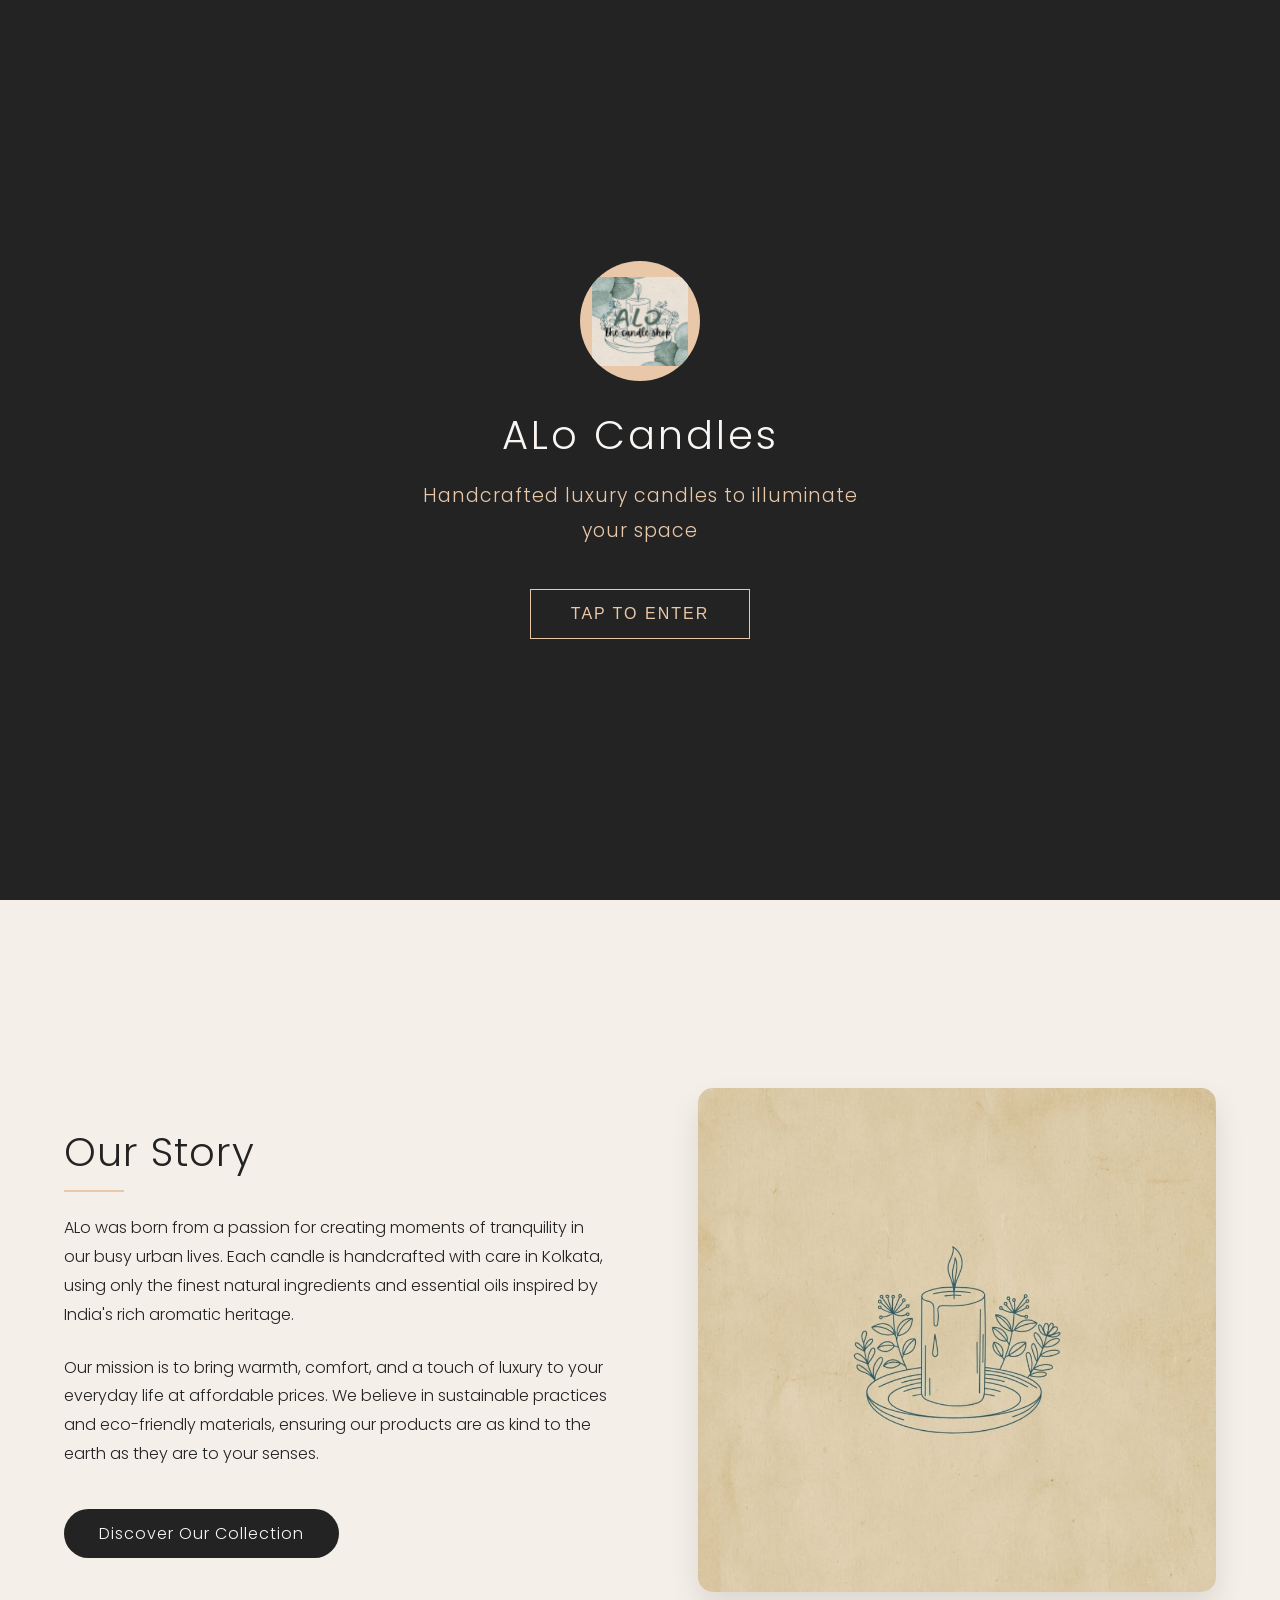
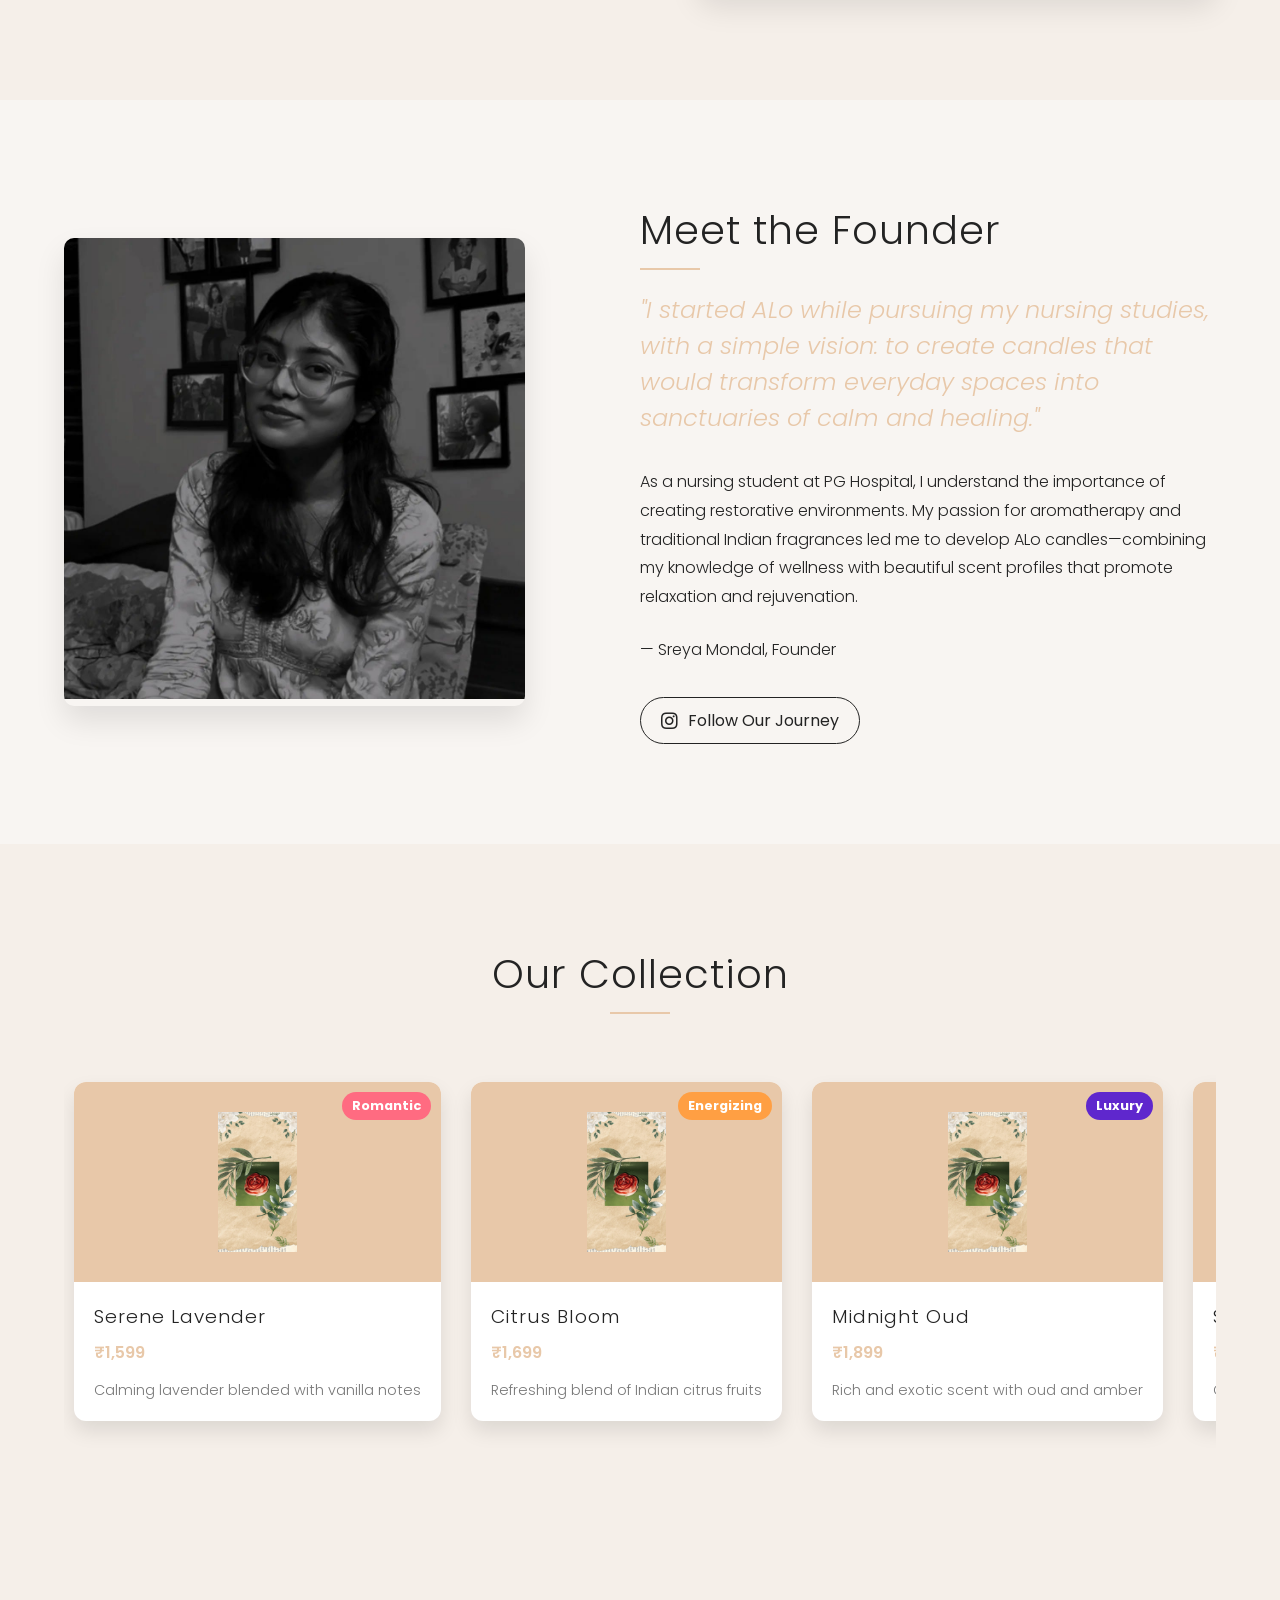
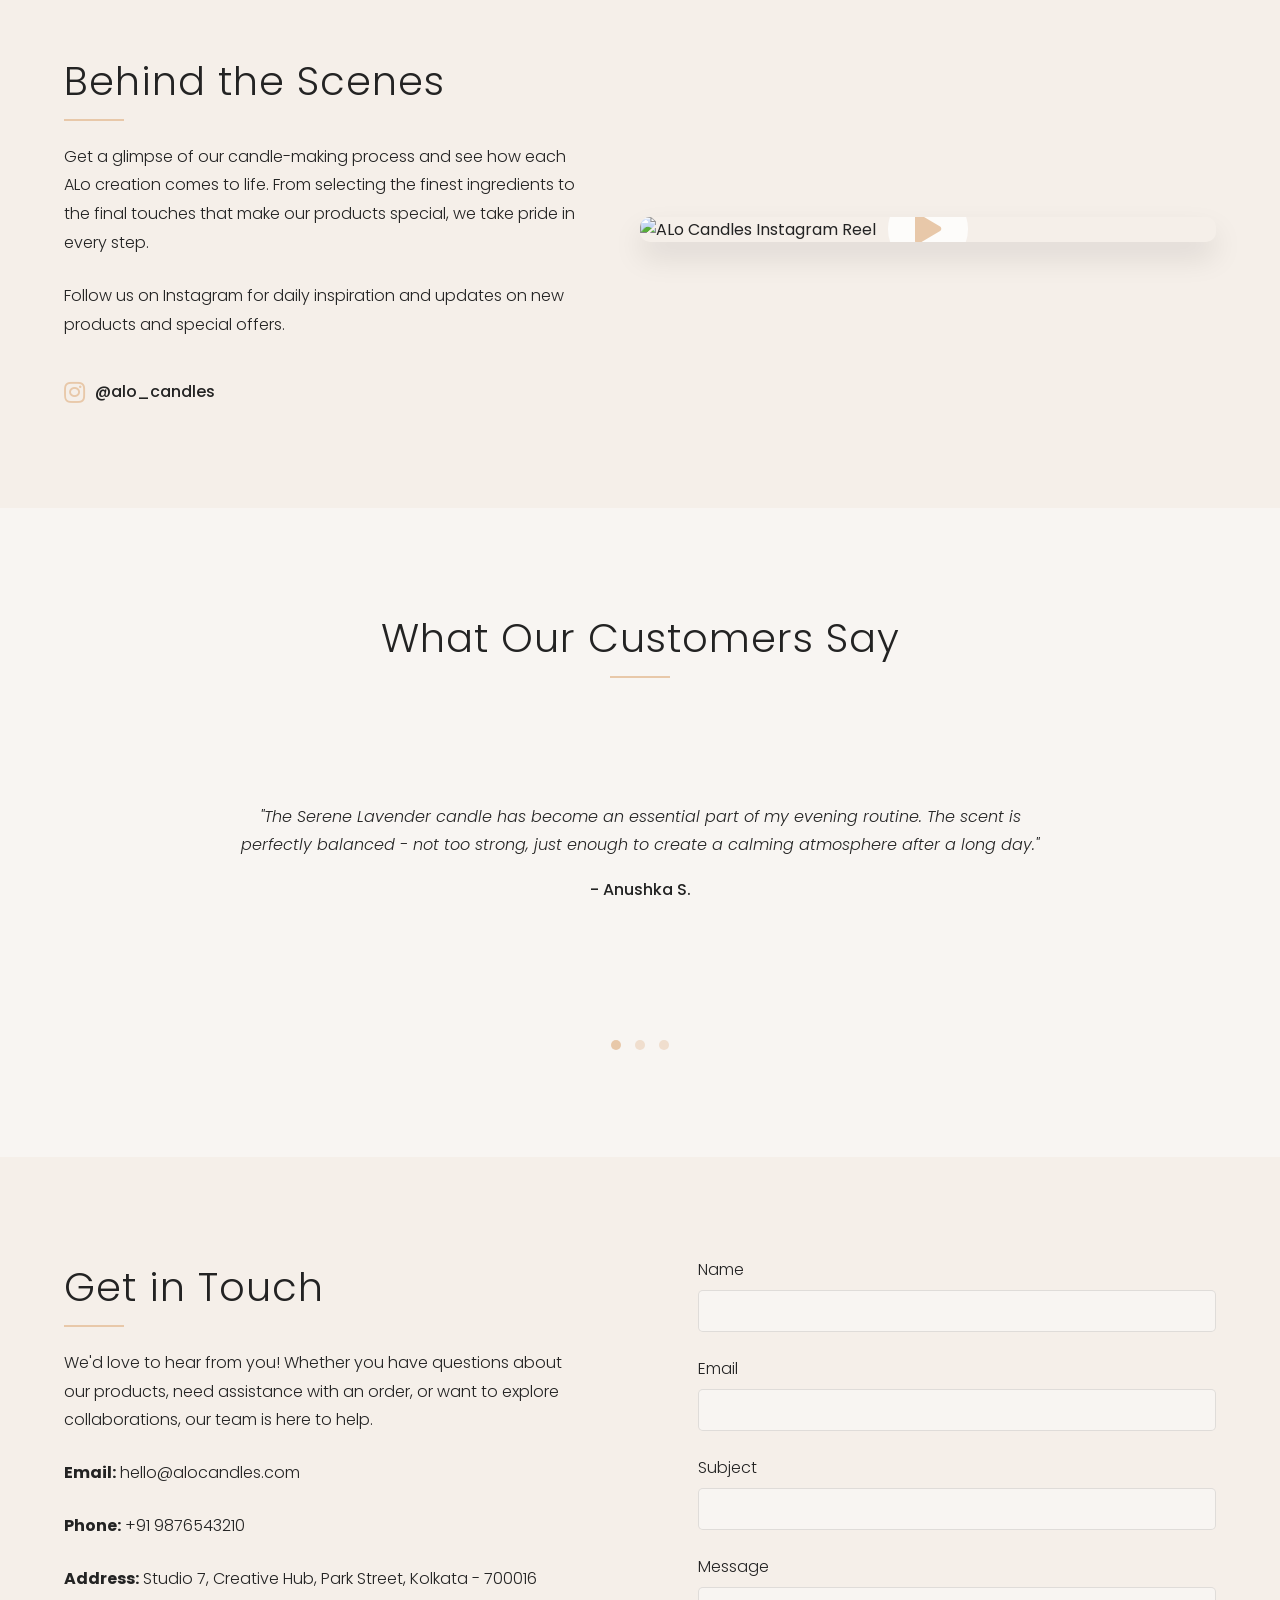
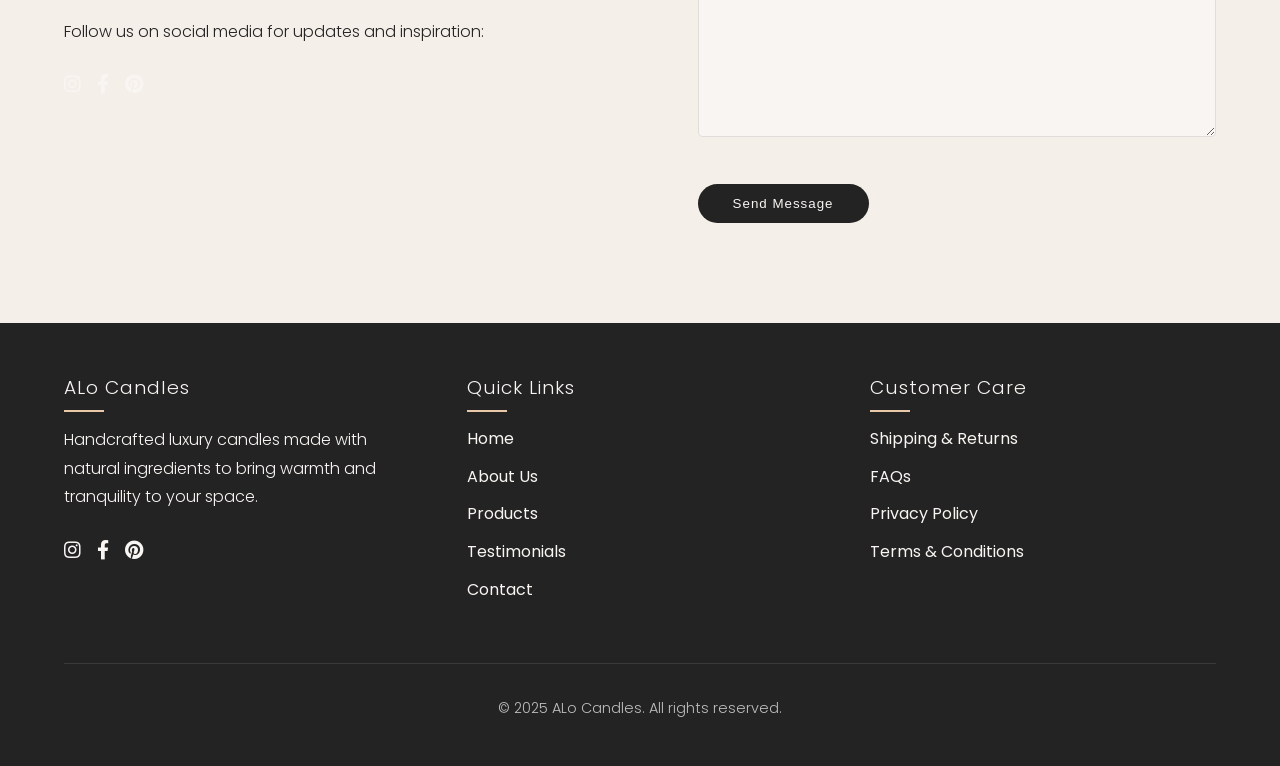
==== commit c1485591: "1)Fixed Navbar Not working -- 2)Fixed Responsiveness of the product cards" ====
--- a/index.html
+++ b/index.html
@@ -340,9 +340,12 @@
     <!-- JavaScript -->
     <script>
         
-        // Create random candle flames in the background
-        const createFlames = () => {
-            const flamesContainer = document.querySelector('.candle-flames');
+        // Wait for the DOM to fully load before running any scripts
+document.addEventListener('DOMContentLoaded', function() {
+    // Create random candle flames in the background
+    const createFlames = () => {
+        const flamesContainer = document.querySelector('.candle-flames');
+        if (flamesContainer) {
             const numFlames = 30;
             
             for (let i = 0; i < numFlames; i++) {
@@ -367,23 +370,28 @@
                 
                 flamesContainer.appendChild(flame);
             }
-        };
-
-        // Handle tap to enter
-        const tapButton = document.querySelector('.tap-button');
-        const entranceOverlay = document.querySelector('.entrance-overlay');
-        const mainContent = document.querySelector('.main-content');
-        const entranceContent = document.querySelector('.entrance-content');
-        
+        }
+    };
+
+    // Create flames initially
+    createFlames();
+
+    // Handle tap to enter
+    const tapButton = document.querySelector('.tap-button');
+    const entranceOverlay = document.querySelector('.entrance-overlay');
+    
+    if (tapButton && entranceOverlay) {
         tapButton.addEventListener('click', () => {
             // Animate entrance content
-            entranceContent.style.transform = 'translateY(-20px)';
-            entranceContent.style.opacity = '0';
+            const entranceContent = document.querySelector('.entrance-content');
+            if (entranceContent) {
+                entranceContent.style.transform = 'translateY(-20px)';
+                entranceContent.style.opacity = '0';
+            }
             
             // Delay before showing main content
             setTimeout(() => {
                 entranceOverlay.style.opacity = '0';
-                mainContent.style.opacity = '1';
                 
                 // Remove overlay after animation completes
                 setTimeout(() => {
@@ -391,46 +399,65 @@
                 }, 1000);
             }, 800);
         });
-
-        // Create flames when page loads
-        document.addEventListener('DOMContentLoaded', () => {
-            createFlames();
-        });
-        
-        // Mobile menu toggle
-        const mobileMenu = document.querySelector('.mobile-menu');
-        const navLinks = document.querySelector('nav ul');
-        
-        if (mobileMenu) {
-            mobileMenu.addEventListener('click', () => {
-                navLinks.classList.toggle('active');
-                mobileMenu.classList.toggle('toggle');
-            });
-        }
-        
-        // Sticky header
-        window.addEventListener('scroll', () => {
-            const header = document.querySelector('header');
-            header.classList.toggle('scrolled', window.scrollY > 50);
-        });
-        
+    }
+    
+    // Mobile menu toggle
+    const mobileMenu = document.querySelector('.mobile-menu');
+    const navLinks = document.querySelector('nav ul');
+    
+    if (mobileMenu && navLinks) {
         mobileMenu.addEventListener('click', () => {
             navLinks.classList.toggle('active');
             mobileMenu.classList.toggle('toggle');
         });
-        
-        // Sticky header
-        window.addEventListener('scroll', () => {
-            const header = document.querySelector('header');
+    }
+    
+    // Smooth scrolling for navigation links
+    const navbarLinks = document.querySelectorAll('nav a');
+    const footerLinks = document.querySelectorAll('.footer-links a');
+    
+    // Function to handle smooth scrolling
+    function smoothScroll(link) {
+        link.addEventListener('click', (e) => {
+            const targetId = link.getAttribute('href');
+            if (targetId.startsWith('#')) {
+                e.preventDefault();
+                const targetElement = document.querySelector(targetId);
+                if (targetElement) {
+                    // Close mobile menu if open
+                    if (navLinks && navLinks.classList.contains('active')) {
+                        navLinks.classList.remove('active');
+                        if (mobileMenu) mobileMenu.classList.remove('toggle');
+                    }
+                    
+                    window.scrollTo({
+                        top: targetElement.offsetTop - 80, // Offset for header
+                        behavior: 'smooth'
+                    });
+                }
+            }
+        });
+    }
+    
+    // Apply smooth scrolling to all navigation links
+    navbarLinks.forEach(smoothScroll);
+    footerLinks.forEach(smoothScroll);
+    
+    // Sticky header
+    window.addEventListener('scroll', () => {
+        const header = document.querySelector('header');
+        if (header) {
             header.classList.toggle('scrolled', window.scrollY > 50);
-        });
-        
-        // Testimonial slider
-        const slides = document.querySelectorAll('.testimonial-slide');
-        const dots = document.querySelectorAll('.slider-dot');
-        let currentSlide = 0;
-        
-        function showSlide(index) {
+        }
+    });
+    
+    // Testimonial slider
+    const slides = document.querySelectorAll('.testimonial-slide');
+    const dots = document.querySelectorAll('.slider-dot');
+    let currentSlide = 0;
+    
+    function showSlide(index) {
+        if (slides.length > 0 && dots.length > 0) {
             slides.forEach(slide => slide.classList.remove('active'));
             dots.forEach(dot => dot.classList.remove('active'));
             
@@ -438,7 +465,9 @@
             dots[index].classList.add('active');
             currentSlide = index;
         }
-        
+    }
+    
+    if (dots.length > 0) {
         dots.forEach((dot, index) => {
             dot.addEventListener('click', () => {
                 showSlide(index);
@@ -446,59 +475,64 @@
         });
         
         // Auto slide every 5 seconds
-        setInterval(() => {
-            let nextSlide = (currentSlide + 1) % slides.length;
-            showSlide(nextSlide);
-        }, 5000);
-        
-        // Product Modal
-        const productCards = document.querySelectorAll('.product-card');
-        const productModal = document.querySelector('.product-modal');
-        const closeModal = document.querySelector('.close-modal');
+        if (slides.length > 0) {
+            setInterval(() => {
+                let nextSlide = (currentSlide + 1) % slides.length;
+                showSlide(nextSlide);
+            }, 5000);
+        }
+    }
+    
+    // Product Modal
+    const productCards = document.querySelectorAll('.product-card');
+    const productModal = document.querySelector('.product-modal');
+    const closeModal = document.querySelector('.close-modal');
+    
+    // Product details (would typically come from a database)
+    const products = [
+        {
+            id: 1,
+            name: "Serene Lavender",
+            price: "₹1,599",
+            image: "images/candle_1.jpg",
+            description: "Our Serene Lavender candle combines the calming properties of pure lavender essential oil with subtle vanilla notes. Handcrafted with natural soy wax, this candle has a burn time of approximately 45 hours.<br><br>Perfect for creating a relaxing ambiance in your bedroom or living space, the lavender scent helps reduce stress and promotes better sleep. Each candle comes in a reusable glass container with an elegant wooden lid."
+        },
+        {
+            id: 2,
+            name: "Citrus Bloom",
+            price: "₹1,699",
+            image: "images/candle_1.jpg",
+            description: "Inspired by India's rich citrus orchards, our Citrus Bloom candle blends tangy orange, sweet lime, and hints of bergamot. Made with all-natural coconut wax, this energizing scent has a burn time of approximately 50 hours.<br><br>Ideal for morning routines or whenever you need a boost of energy and positivity. The fresh, zesty fragrance helps clear the mind and uplift your mood. Each candle is presented in our signature ceramic container."
+        },
+        {
+            id: 3,
+            name: "Midnight Oud",
+            price: "₹1,899",
+            image: "images/candle_1.jpg",
+            description: "Our most luxurious offering, Midnight Oud combines rare oud wood with rich amber and subtle spices. Crafted with premium vegetable wax, this sophisticated scent has a burn time of approximately 55 hours.<br><br>Perfect for creating an atmosphere of warmth and luxury during dinner parties or cozy evenings at home. The complex, exotic fragrance profile unfolds gradually, revealing new notes over time. Each candle comes in a matte black glass container with gold accents."
+        },
+        {
+            id: 4,
+            name: "Sandalwood Mist",
+            price: "₹1,799",
+            image: "images/candle_1.jpg",
+            description: "Drawing from India's aromatic heritage, our Sandalwood Mist candle features ethically sourced sandalwood blended with subtle jasmine and rose notes. Made with a premium soy-coconut wax blend, this balanced scent has a burn time of approximately 50 hours.<br><br>Ideal for meditation spaces or creating a serene atmosphere in any room. The warm, woody base with delicate floral notes helps center the mind and create a sense of peace. Each candle is housed in a handmade ceramic vessel."
+        }
+    ];
+    
+    // Open modal with product details
+    if (productCards.length > 0 && productModal) {
         const modalTitle = document.querySelector('.modal-product-title');
         const modalPrice = document.querySelector('.modal-price');
         const modalDesc = document.querySelector('.modal-desc');
         const modalImage = document.querySelector('.modal-product-image img');
         
-        // Product details (would typically come from a database)
-        const products = [
-            {
-                id: 1,
-                name: "Serene Lavender",
-                price: "₹1,599",
-                image: "images/candle_1.jpg",
-                description: "Our Serene Lavender candle combines the calming properties of pure lavender essential oil with subtle vanilla notes. Handcrafted with natural soy wax, this candle has a burn time of approximately 45 hours.<br><br>Perfect for creating a relaxing ambiance in your bedroom or living space, the lavender scent helps reduce stress and promotes better sleep. Each candle comes in a reusable glass container with an elegant wooden lid."
-            },
-            {
-                id: 2,
-                name: "Citrus Bloom",
-                price: "₹1,699",
-                image: "images/candle_1.jpg",
-                description: "Inspired by India's rich citrus orchards, our Citrus Bloom candle blends tangy orange, sweet lime, and hints of bergamot. Made with all-natural coconut wax, this energizing scent has a burn time of approximately 50 hours.<br><br>Ideal for morning routines or whenever you need a boost of energy and positivity. The fresh, zesty fragrance helps clear the mind and uplift your mood. Each candle is presented in our signature ceramic container."
-            },
-            {
-                id: 3,
-                name: "Midnight Oud",
-                price: "₹1,899",
-                image: "images/candle_1.jpg",
-                description: "Our most luxurious offering, Midnight Oud combines rare oud wood with rich amber and subtle spices. Crafted with premium vegetable wax, this sophisticated scent has a burn time of approximately 55 hours.<br><br>Perfect for creating an atmosphere of warmth and luxury during dinner parties or cozy evenings at home. The complex, exotic fragrance profile unfolds gradually, revealing new notes over time. Each candle comes in a matte black glass container with gold accents."
-            },
-            {
-                id: 4,
-                name: "Sandalwood Mist",
-                price: "₹1,799",
-                image: "images/candle_1.jpg",
-                description: "Drawing from India's aromatic heritage, our Sandalwood Mist candle features ethically sourced sandalwood blended with subtle jasmine and rose notes. Made with a premium soy-coconut wax blend, this balanced scent has a burn time of approximately 50 hours.<br><br>Ideal for meditation spaces or creating a serene atmosphere in any room. The warm, woody base with delicate floral notes helps center the mind and create a sense of peace. Each candle is housed in a handmade ceramic vessel."
-            }
-        ];
-        
-        // Open modal with product details
         productCards.forEach(card => {
             card.addEventListener('click', () => {
                 const productId = parseInt(card.getAttribute('data-id'));
                 const product = products.find(p => p.id === productId);
                 
-                if (product) {
+                if (product && modalTitle && modalPrice && modalDesc && modalImage) {
                     modalTitle.textContent = product.name;
                     modalPrice.textContent = product.price;
                     modalDesc.innerHTML = product.description;
@@ -510,8 +544,10 @@
                 }
             });
         });
-        
-        // Close modal
+    }
+    
+    // Close modal
+    if (closeModal && productModal) {
         closeModal.addEventListener('click', () => {
             productModal.style.display = 'none';
             document.body.style.overflow = 'auto'; // Re-enable scrolling
@@ -524,10 +560,15 @@
                 document.body.style.overflow = 'auto'; // Re-enable scrolling
             }
         });
-        
-        // Instagram reel preview - would typically open Instagram app or web view
-        document.querySelector('.reel-preview').addEventListener('click', () => {
+    }
+    
+    // Instagram reel preview - would typically open Instagram app or web view
+    const reelPreview = document.querySelector('.reel-preview');
+    if (reelPreview) {
+        reelPreview.addEventListener('click', () => {
             alert('Opening Instagram reel... (This would navigate to Instagram in a real implementation)');
         });
+    }
+});
     </script>
 </body>
--- a/style.css
+++ b/style.css
@@ -1,1214 +1,1101 @@
-
-        /* Global Styles */
-        :root {
-            --primary: #f8f5f2;
-            --secondary: #232323;
-            --accent: #e8c8a9;
-            --light-accent: #f5efe9;
-            --font-main: 'Poppins', sans-serif;
+/* Global Styles */
+:root {
+    --primary: #f8f5f2;
+    --secondary: #232323;
+    --accent: #e8c8a9;
+    --light-accent: #f5efe9;
+    --font-main: 'Poppins', sans-serif;
+}
+
+* {
+    margin: 0;
+    padding: 0;
+    box-sizing: border-box;
+}
+
+body {
+    font-family: var(--font-main);
+    background-color: var(--primary);
+    color: var(--secondary);
+    overflow-x: hidden;
+    position: relative;
+}
+
+/* Entrance Animation Overlay */
+.entrance-overlay {
+    position: fixed;
+    top: 0;
+    left: 0;
+    width: 100%;
+    height: 100%;
+    background-color: var(--secondary);
+    display: flex;
+    flex-direction: column;
+    justify-content: center;
+    align-items: center;
+    z-index: 2000;
+    transition: opacity 1s ease-out;
+}
+
+.entrance-content {
+    text-align: center;
+    max-width: 500px;
+    padding: 0 20px;
+    opacity: 1;
+    transition: transform 0.8s ease, opacity 0.8s ease;
+}
+
+.entrance-logo {
+    width: 120px;
+    height: 120px;
+    border-radius: 50%;
+    background-color: var(--accent);
+    display: flex;
+    align-items: center;
+    justify-content: center;
+    margin: 0 auto 30px;
+    position: relative;
+    overflow: hidden;
+}
+
+.entrance-logo img {
+    width: 80%;
+    height: auto;
+}
+
+.entrance-title {
+    color: var(--primary);
+    font-size: 2.5rem;
+    font-weight: 300;
+    letter-spacing: 3px;
+    margin-bottom: 20px;
+}
+
+.entrance-subtitle {
+    color: var(--accent);
+    font-size: 1.2rem;
+    font-weight: 300;
+    letter-spacing: 1px;
+    margin-bottom: 40px;
+}
+
+.tap-button {
+    display: inline-flex;
+    align-items: center;
+    justify-content: center;
+    padding: 15px 40px;
+    background-color: transparent;
+    border: 1px solid var(--accent);
+    color: var(--accent);
+    font-size: 1rem;
+    letter-spacing: 2px;
+    text-transform: uppercase;
+    cursor: pointer;
+    position: relative;
+    overflow: hidden;
+    transition: all 0.3s ease;
+}
+
+.tap-button:hover {
+    background-color: var(--accent);
+    color: var(--secondary);
+}
+
+.tap-button:before {
+    content: '';
+    position: absolute;
+    bottom: -10px;
+    left: -10px;
+    width: 20px;
+    height: 20px;
+    border-radius: 50%;
+    background-color: rgba(232, 200, 169, 0.3);
+    transform: scale(0);
+    transition: transform 0.6s ease-out;
+}
+
+.tap-button:hover:before {
+    transform: scale(15);
+}
+
+.tap-button span {
+    position: relative;
+    z-index: 1;
+}
+
+.candle-flames {
+    position: absolute;
+    top: 0;
+    left: 0;
+    width: 100%;
+    height: 100%;
+    pointer-events: none;
+}
+
+.flame {
+    position: absolute;
+    width: 20px;
+    height: 20px;
+    background: radial-gradient(ellipse at center, rgba(255,215,0,0.8) 0%, rgba(255,106,0,0.3) 70%, rgba(255,106,0,0) 100%);
+    border-radius: 50%;
+    box-shadow: 0 0 15px rgba(255,215,0,0.8);
+    opacity: 0;
+    animation: flicker 3s infinite;
+}
+
+/* Main site content */
+.main-content {
+    opacity: 0;
+    transition: opacity 1s ease;
+    position: relative;
+    z-index: 1;
+}
+
+@keyframes flicker {
+    0%, 100% {
+        transform: scale(1);
+        opacity: 0.7;
+    }
+    50% {
+        transform: scale(1.1);
+        opacity: 1;
+    }
+}
+
+/* Responsive styles */
+@media (max-width: 768px) {
+    .entrance-title {
+        font-size: 2rem;
+    }
+    .entrance-subtitle {
+        font-size: 1rem;
+    }
+}
+
+/* Import all existing styles from the original website */
+/* Header and Navigation */
+header {
+    padding: 1.5rem 5%;
+    display: flex;
+    justify-content: space-between;
+    align-items: center;
+    position: fixed;
+    width: 100%;
+    z-index: 1000;
+    transition: background-color 0.3s ease;
+    top: 0;
+    left: 0;
+    background-color: rgba(248, 245, 242, 0.95);
+}
+
+header.scrolled {
+    background-color: var(--primary);
+    box-shadow: 0 5px 20px rgba(0,0,0,0.05);
+}
+
+.logo {
+    display: flex;
+    align-items: center;
+}
+
+.logo-image {
+    height: 40px;
+    width: auto;
+}
+
+nav ul {
+    display: flex;
+    list-style: none;
+}
+
+nav ul li {
+    margin-left: 2rem;
+    margin: 0 15px;
+}
+
+nav ul li a {
+    text-decoration: none;
+    color: var(--secondary);
+    position: relative;
+    font-weight: 500;
+    transition: all 0.3s ease;
+    padding: 5px 0;
+}
+
+nav ul li a:hover {
+    color: #c89f69;
+}
+
+nav ul li a:after {
+    content: '';
+    position: absolute;
+    bottom: 0;
+    left: 0;
+    width: 0%;
+    height: 2px;
+    background-color: #c89f69;
+    transition: width 0.3s ease;
+}
+
+nav ul li a:hover:after, nav ul li a.active:after {
+    width: 100%;
+}
+
+nav ul li a:hover, nav ul li a.active {
+    color: #c89f69;
+}
+
+.mobile-menu {
+    display: none;
+    cursor: pointer;
+    z-index: 100;
+}
+
+.mobile-menu div, 
+.mobile-menu .line1,
+.mobile-menu .line2,
+.mobile-menu .line3 {
+    width: 25px;
+    height: 3px;
+    background-color: var(--secondary);
+    margin: 5px 0;
+    transition: 0.4s;
+}
+
+.mobile-menu.toggle .line1 {
+    transform: rotate(-45deg) translate(-5px, 6px);
+}
+
+.mobile-menu.toggle .line2 {
+    opacity: 0;
+}
+
+.mobile-menu.toggle .line3 {
+    transform: rotate(45deg) translate(-5px, -6px);
+}
+
+/* Hero Section */
+.hero {
+    height: 100vh;
+    display: flex;
+    align-items: center;
+    position: relative;
+    padding: 0 5%;
+    background-color: var(--light-accent);
+    overflow: hidden;
+    margin-top: 80px; /* Added to fix navbar alignment */
+}
+
+.hero-content {
+    width: 50%;
+    z-index: 1;
+    padding-right: 2rem;
+}
+
+.hero-image {
+    position: relative;
+    width: 45%;
+    height: 70%;
+    margin-left: 5%;
+    overflow: hidden;
+    z-index: 0;
+    border-radius: 15px;
+    box-shadow: 0 15px 30px rgba(0,0,0,0.1);
+}
+
+.hero-image div {
+    background-color: var(--accent);
+    width: 100%;
+    height: 100%;
+    display: flex;
+    align-items: center;
+    justify-content: center;
+}
+
+.hero-image img {
+    width: 70%;
+    height: auto;
+    object-fit: cover;
+}
+
+/* Typography */
+h1, h2, h3, h4, h5 {
+    font-weight: 300;
+    letter-spacing: 1px;
+}
+
+h1 {
+    font-size: 3.5rem;
+    margin-bottom: 1.5rem;
+    line-height: 1.2;
+}
+
+h2 {
+    font-size: 2.5rem;
+    margin-bottom: 2rem;
+    position: relative;
+}
+
+h2:after {
+    content: '';
+    position: absolute;
+    bottom: -10px;
+    left: 0;
+    width: 60px;
+    height: 2px;
+    background-color: var(--accent);
+}
+
+p {
+    line-height: 1.8;
+    margin-bottom: 1.5rem;
+    font-weight: 300;
+}
+
+.btn {
+    display: inline-block;
+    padding: 12px 35px;
+    background-color: var(--secondary);
+    color: var(--primary);
+    text-decoration: none;
+    border-radius: 30px;
+    font-weight: 300;
+    letter-spacing: 1px;
+    transition: all 0.3s ease;
+    margin-top: 1rem;
+    border: none;
+    cursor: pointer;
+}
+
+.btn:hover {
+    background-color: var(--accent);
+    color: var(--secondary);
+    transform: translateY(-3px);
+    box-shadow: 0 10px 20px rgba(0,0,0,0.1);
+}
+
+/* Sections */
+section {
+    padding: 100px 5%;
+}
+
+section:nth-child(even) {
+    background-color: var(--light-accent);
+}
+
+/* About Section - Fixed to match hero section */
+.about {
+    height: 80vh;
+    display: flex;
+    align-items: center;
+    position: relative;
+    padding: 0 5%;
+    background-color: var(--primary);
+    overflow: hidden;
+}
+
+.about-content {
+    width: 50%;
+    z-index: 1;
+    padding-right: 2rem;
+}
+
+.about-image {
+    position: relative;
+    width: 45%;
+    height: 70%;
+    margin-left: 5%;
+    overflow: hidden;
+    z-index: 0;
+    border-radius: 15px;
+    box-shadow: 0 15px 30px rgba(0,0,0,0.1);
+}
+
+.about-image img {
+    width: 100%;
+    height: 100%;
+    object-fit: cover;
+}
+
+/* Founder Section */
+.founder {
+    display: flex;
+    justify-content: space-between;
+    align-items: center;
+    background-color: var(--primary);
+    padding: 100px 5%;
+}
+
+.founder-image {
+    width: 40%;
+    overflow: hidden;
+    border-radius: 10px;
+    box-shadow: 0 15px 30px rgba(0,0,0,0.1);
+}
+
+.founder-image img {
+    width: 100%;
+    height: auto;
+    transition: transform 0.5s ease;
+}
+
+.founder-content {
+    width: 55%;
+    padding-left: 5%;
+}
+
+.quote {
+    font-size: 1.5rem;
+    font-style: italic;
+    color: var(--accent);
+    margin-bottom: 2rem;
+    line-height: 1.5;
+}
+
+.social-link {
+    margin-top: 2rem;
+}
+
+.insta-btn {
+    display: inline-flex;
+    align-items: center;
+    background-color: transparent;
+    border: 1px solid var(--secondary);
+    color: var(--secondary);
+    padding: 10px 20px;
+    border-radius: 30px;
+    text-decoration: none;
+    transition: all 0.3s ease;
+}
+
+.insta-btn i {
+    margin-right: 10px;
+    font-size: 1.2rem;
+}
+
+.insta-btn:hover {
+    background-color: var(--secondary);
+    color: var(--primary);
+}
+
+/* Instagram Reel Section */
+.instagram-section {
+    display: flex;
+    justify-content: space-between;
+    align-items: center;
+    padding: 100px 5%;
+    background-color: var(--light-accent);
+}
+
+.instagram-content {
+    width: 45%;
+}
+
+.instagram-reel {
+    width: 50%;
+}
+
+.reel-preview {
+    position: relative;
+    border-radius: 10px;
+    overflow: hidden;
+    box-shadow: 0 15px 30px rgba(0,0,0,0.1);
+    cursor: pointer;
+}
+
+.reel-preview img {
+    width: 100%;
+    height: auto;
+    display: block;
+    transition: transform 0.5s ease;
+}
+
+.reel-preview:hover img {
+    transform: scale(1.05);
+}
+
+.play-button {
+    position: absolute;
+    top: 50%;
+    left: 50%;
+    transform: translate(-50%, -50%);
+    width: 80px;
+    height: 80px;
+    border-radius: 50%;
+    background-color: rgba(255,255,255,0.8);
+    display: flex;
+    align-items: center;
+    justify-content: center;
+    transition: all 0.3s ease;
+}
+
+.play-button i {
+    font-size: 30px;
+    color: var(--accent);
+}
+
+.reel-preview:hover .play-button {
+    background-color: var(--accent);
+}
+
+.reel-preview:hover .play-button i {
+    color: var(--primary);
+}
+
+.insta-link {
+    display: inline-flex;
+    align-items: center;
+    color: var(--secondary);
+    font-weight: 500;
+    text-decoration: none;
+    margin-top: 1rem;
+    transition: color 0.3s ease;
+}
+
+.insta-link i {
+    margin-right: 10px;
+    font-size: 1.5rem;
+    color: var(--accent);
+}
+
+.insta-link:hover {
+    color: var(--accent);
+}
+
+/* Products Section - New Carousel Style */
+.products {
+    text-align: center;
+    padding: 100px 5%;
+}
+
+.products h2:after {
+    left: 50%;
+    transform: translateX(-50%);
+}
+
+.carousel-container {
+    position: relative;
+    overflow: hidden;
+    padding: 20px 0;
+    margin-top: 3rem;
+}
+
+.carousel {
+    display: flex;
+    animation: scroll 30s linear infinite;
+    gap: 30px;
+    padding: 10px;
+}
+
+.carousel:hover {
+    animation-play-state: paused;
+}
+
+@keyframes scroll {
+    0% {
+        transform: translateX(0);
+    }
+    100% {
+        transform: translateX(calc(-300px * 4 - 120px)); /* Adjust based on card width + gap */
+    }
+}
+
+/* Ensure product cards are clickable with proper cursor */
+.product-card {
+    min-width: 300px;
+    background: white;
+    border-radius: 12px;
+    box-shadow: 0 10px 20px rgba(0,0,0,0.1);
+    overflow: hidden;
+    transition: transform 0.3s ease, box-shadow 0.3s ease;
+    cursor: pointer;
+    position: relative;
+    flex-shrink: 0;
+}
+
+.product-card:hover {
+    transform: translateY(-5px);
+    box-shadow: 0 10px 20px rgba(0, 0, 0, 0.1);
+}
+
+.product-tag {
+    position: absolute;
+    top: 10px;
+    right: 10px;
+    padding: 5px 10px;
+    border-radius: 20px;
+    font-size: 0.8rem;
+    font-weight: bold;
+    z-index: 1;
+    color: white;
+}
+
+.romantic {
+    background-color: #ff6b81;
+}
+
+.energizing {
+    background-color: #ff9f43;
+}
+
+.luxury {
+    background-color: #5f27cd;
+}
+
+.relaxation {
+    background-color: #1dd1a1;
+}
+
+.product-image {
+    height: 200px;
+    background-color: var(--accent);
+    display: flex;
+    align-items: center;
+    justify-content: center;
+    overflow: hidden;
+}
+
+.product-image img {
+    max-width: 70%;
+    max-height: 70%;
+    transition: transform 0.5s;
+}
+
+.product-card:hover .product-image img {
+    transform: scale(1.1);
+}
+
+.product-info {
+    padding: 20px;
+    text-align: left;
+}
+
+.product-info h3 {
+    margin-bottom: 0.5rem;
+}
+
+.product-price {
+    color: var(--accent);
+    font-weight: 600;
+    margin-bottom: 0.8rem;
+}
+
+.product-short-desc {
+    font-size: 0.9rem;
+    color: #777;
+    line-height: 1.4;
+    margin-bottom: 0;
+}
+
+/* Improve modal styles */
+.product-modal {
+    display: none;
+    position: fixed;
+    top: 0;
+    left: 0;
+    width: 100%;
+    height: 100%;
+    background-color: rgba(0, 0, 0, 0.7);
+    z-index: 1000;
+    overflow-y: auto;
+}
+
+.modal-content {
+    background-color: #fff;
+    margin: 5% auto;
+    max-width: 900px;
+    width: 90%;
+    border-radius: 8px;
+    box-shadow: 0 5px 15px rgba(0, 0, 0, 0.3);
+    position: relative;
+    overflow: hidden;
+    animation: modalFade 0.3s ease;
+}
+
+@keyframes modalFade {
+    from {opacity: 0; transform: translateY(-50px);}
+    to {opacity: 1; transform: translateY(0);}
+}
+
+.close-modal {
+    position: absolute;
+    top: 15px;
+    right: 20px;
+    font-size: 28px;
+    font-weight: 300;
+    cursor: pointer;
+    color: #555;
+    z-index: 10;
+}
+
+.close-modal:hover {
+    color: #000;
+}
+
+.modal-product-details {
+    display: flex;
+    flex-wrap: wrap;
+    gap: 30px;
+}
+
+.modal-product-image {
+    flex: 1;
+    min-width: 300px;
+    height: 500px;
+    display: flex;
+    align-items: center;
+    justify-content: center;
+    background-color: var(--accent);
+    border-radius: 8px;
+}
+
+.modal-product-image img {
+    max-width: 70%;
+    max-height: 70%;
+    object-fit: contain;
+}
+
+.modal-product-info {
+    flex: 1;
+    min-width: 300px;
+    position: relative;
+}
+
+.modal-product-info h2 {
+    text-align: left;
+    margin-bottom: 15px;
+    font-size: 2rem;
+}
+
+.modal-price {
+    font-size: 1.5rem;
+    font-weight: bold;
+    color: var(--accent);
+    margin-bottom: 15px;
+}
+
+.modal-desc {
+    margin-bottom: 20px;
+    line-height: 1.6;
+    color: #555;
+}
+
+.buy-now {
+    display: inline-block;
+    padding: 12px 30px;
+    background-color: var(--secondary);
+    color: white;
+    border: none;
+    border-radius: 30px;
+    font-size: 1rem;
+    font-weight: bold;
+    cursor: pointer;
+    transition: background-color 0.3s;
+    text-decoration: none;
+}
+
+.buy-now:hover {
+    background-color: var(--accent);
+    color: var(--secondary);
+}
+
+/* Testimonials */
+.testimonials {
+    text-align: center;
+}
+
+.testimonials h2:after {
+    left: 50%;
+    transform: translateX(-50%);
+}
+
+.testimonial-slider {
+    margin-top: 3rem;
+    position: relative;
+    overflow: hidden;
+    height: 300px;
+}
+
+.testimonial-slide {
+    position: absolute;
+    top: 0;
+    left: 0;
+    width: 100%;
+    height: 100%;
+    opacity: 0;
+    transition: opacity 0.5s ease;
+    display: flex;
+    flex-direction: column;
+    justify-content: center;
+    align-items: center;
+}
+
+.testimonial-slide.active {
+    opacity: 1;
+}
+
+.testimonial-text {
+    font-style: italic;
+    max-width: 800px;
+    margin: 0 auto 1rem;
+}
+
+.testimonial-author {
+    font-weight: 500;
+}
+
+.slider-nav {
+    margin-top: 1rem;
+}
+
+.slider-dot {
+    display: inline-block;
+    width: 10px;
+    height: 10px;
+    background-color: var(--accent);
+    opacity: 0.5;
+    border-radius: 50%;
+    margin: 0 5px;
+    cursor: pointer;
+    transition: opacity 0.3s ease;
+}
+
+.slider-dot.active {
+    opacity: 1;
+}
+
+/* Contact */
+.contact {
+    display: flex;
+    justify-content: space-between;
+}
+
+.contact-info {
+    width: 45%;
+}
+
+.contact-form {
+    width: 45%;
+}
+
+.form-group {
+    margin-bottom: 1.5rem;
+}
+
+.form-group label {
+    display: block;
+    margin-bottom: 0.5rem;
+    font-weight: 300;
+}
+
+.form-group input,
+.form-group textarea {
+    width: 100%;
+    padding: 10px;
+    background-color: var(--primary);
+    border: 1px solid rgba(0,0,0,0.1);
+    border-radius: 5px;
+    font-family: var(--font-main);
+}
+
+.form-group textarea {
+    height: 150px;
+    resize: vertical;
+}
+
+/* Footer */
+footer {
+    background-color: var(--secondary);
+    color: var(--primary);
+    padding: 50px 5% 20px;
+}
+
+.footer-content {
+    display: flex;
+    justify-content: space-between;
+    margin-bottom: 3rem;
+}
+
+.footer-column {
+    width: 30%;
+}
+
+.footer-column h3 {
+    margin-bottom: 1.5rem;
+    position: relative;
+}
+
+.footer-column h3:after {
+    content: '';
+    position: absolute;
+    bottom: -10px;
+    left: 0;
+    width: 40px;
+    height: 2px;
+    background-color: var(--accent);
+}
+
+.footer-links {
+    list-style: none;
+}
+
+.footer-links li {
+    margin-bottom: 0.8rem;
+}
+
+.footer-links li a {
+    color: var(--primary);
+    text-decoration: none;
+    transition: color 0.3s ease;
+}
+
+.footer-links li a:hover {
+    color: var(--accent);
+}
+
+.social-links {
+    display: flex;
+    list-style: none;
+}
+
+.social-links li {
+    margin-right: 1rem;
+}
+
+.social-links li a {
+    color: var(--primary);
+    font-size: 1.2rem;
+    transition: color 0.3s ease;
+}
+
+.social-links li a:hover {
+    color: var(--accent);
+}
+
+.copyright {
+    text-align: center;
+    padding-top: 2rem;
+    border-top: 1px solid rgba(255,255,255,0.1);
+    font-size: 0.9rem;
+    color: rgba(255,255,255,0.7);
+}
+
+/* Mobile navigation styles */
+@media (max-width: 768px) {
+    .mobile-menu {
+        display: block;
+        cursor: pointer;
+        z-index: 100;
+    }
+    
+    .mobile-menu .line1,
+    .mobile-menu .line2,
+    .mobile-menu .line3 {
+        width: 25px;
+        height: 3px;
+        background-color: #333;
+        margin: 5px 0;
+        transition: 0.4s;
+    }
+    
+    .mobile-menu.toggle .line1 {
+        transform: rotate(-45deg) translate(-5px, 6px);
+    }
+    
+    .mobile-menu.toggle .line2 {
+        opacity: 0;
+    }
+    
+    .mobile-menu.toggle .line3 {
+        transform: rotate(45deg) translate(-5px, -6px);
+    }
+    
+    nav ul {
+        position: fixed;
+        background: #fff;
+        top: 0;
+        right: -100%;
+        height: 100vh;
+        width: 70%;
+        flex-direction: column;
+        align-items: center;
+        justify-content: center;
+        padding-top: 50px;
+        transition: right 0.5s ease;
+        box-shadow: -5px 0 15px rgba(0, 0, 0, 0.1);
+        z-index: 99;
+    }
+    
+    nav ul.active {
+        right: 0;
+    }
+    
+    nav ul li {
+        margin: 20px 0;
+    }
+    
+    header {
+        padding: 1rem 5%;
+    }
+    
+    .hero, .about {
+        flex-direction: column;
+        height: auto;
+        min-height: 100vh;
+        padding-top: 100px;
+        padding-bottom: 50px;
+    }
+    
+    .hero-content, .hero-image, .about-content, .about-image {
+        width: 100%;
+        position: static;
+    }
+    
+    .hero-content, .about-content {
+        margin-bottom: 3rem;
+        padding-right: 0;
+        text-align: center;
+    }
+    
+    .hero-image, .about-image {
+        height: 350px;
+    }
+    
+    .contact, .founder, .instagram-section {
+        flex-direction: column;
+    }
+    
+    .contact-info, .contact-form,
+    .founder-image, .founder-content,
+    .instagram-content, .instagram-reel {
+        width: 100%;
+        margin-bottom: 2rem;
+    }
+    
+    .founder-content {
+        padding-left: 0;
+        margin-top: 2rem;
+    }
+    
+    .footer-content {
+        flex-direction: column;
+    }
+    
+    .footer-column {
+        width: 100%;
+        margin-bottom: 2rem;
+    }
+    
+    .modal-product-details {
+        flex-direction: column;
+    }
+    
+    @keyframes scroll {
+        0% {
+            transform: translateX(0);
         }
-        
-        * {
-            margin: 0;
-            padding: 0;
-            box-sizing: border-box;
+        100% {
+            transform: translateX(calc(-300px - 30px)); /* Adjust for smaller screens */
         }
-        
-        body {
-            font-family: var(--font-main);
-            background-color: var(--primary);
-            color: var(--secondary);
-            overflow-x: hidden;
-            position: relative;
-        }
-        
-        /* Entrance Animation Overlay */
-        .entrance-overlay {
-            position: fixed;
-            top: 0;
-            left: 0;
-            width: 100%;
-            height: 100%;
-            background-color: var(--secondary);
-            display: flex;
-            flex-direction: column;
-            justify-content: center;
-            align-items: center;
-            z-index: 2000;
-            transition: opacity 1s ease-out;
-        }
-        
-        .entrance-content {
-            text-align: center;
-            max-width: 500px;
-            padding: 0 20px;
-            opacity: 1;
-            transition: transform 0.8s ease, opacity 0.8s ease;
-        }
-        
-        .entrance-logo {
-            width: 120px;
-            height: 120px;
-            border-radius: 50%;
-            background-color: var(--accent);
-            display: flex;
-            align-items: center;
-            justify-content: center;
-            margin: 0 auto 30px;
-            position: relative;
-            overflow: hidden;
-        }
-        
-        .entrance-logo img {
-            width: 80%;
-            height: auto;
-        }
-        
-        .entrance-title {
-            color: var(--primary);
-            font-size: 2.5rem;
-            font-weight: 300;
-            letter-spacing: 3px;
-            margin-bottom: 20px;
-        }
-        
-        .entrance-subtitle {
-            color: var(--accent);
-            font-size: 1.2rem;
-            font-weight: 300;
-            letter-spacing: 1px;
-            margin-bottom: 40px;
-        }
-        
-        .tap-button {
-            display: inline-flex;
-            align-items: center;
-            justify-content: center;
-            padding: 15px 40px;
-            background-color: transparent;
-            border: 1px solid var(--accent);
-            color: var(--accent);
-            font-size: 1rem;
-            letter-spacing: 2px;
-            text-transform: uppercase;
-            cursor: pointer;
-            position: relative;
-            overflow: hidden;
-            transition: all 0.3s ease;
-        }
-        
-        .tap-button:hover {
-            background-color: var(--accent);
-            color: var(--secondary);
-        }
-        
-        .tap-button:before {
-            content: '';
-            position: absolute;
-            bottom: -10px;
-            left: -10px;
-            width: 20px;
-            height: 20px;
-            border-radius: 50%;
-            background-color: rgba(232, 200, 169, 0.3);
-            transform: scale(0);
-            transition: transform 0.6s ease-out;
-        }
-        
-        .tap-button:hover:before {
-            transform: scale(15);
-        }
-        
-        .tap-button span {
-            position: relative;
-            z-index: 1;
-        }
-        
-        .candle-flames {
-            position: absolute;
-            top: 0;
-            left: 0;
-            width: 100%;
-            height: 100%;
-            pointer-events: none;
-        }
-        
-        .flame {
-            position: absolute;
-            width: 20px;
-            height: 20px;
-            background: radial-gradient(ellipse at center, rgba(255,215,0,0.8) 0%, rgba(255,106,0,0.3) 70%, rgba(255,106,0,0) 100%);
-            border-radius: 50%;
-            box-shadow: 0 0 15px rgba(255,215,0,0.8);
-            opacity: 0;
-            animation: flicker 3s infinite;
-        }
-        
-        /* Main site content */
-        .main-content {
-            opacity: 0;
-            transition: opacity 1s ease;
-            position: relative;
-            z-index: 1;
-        }
-        
-        @keyframes flicker {
-            0%, 100% {
-                transform: scale(1);
-                opacity: 0.7;
-            }
-            50% {
-                transform: scale(1.1);
-                opacity: 1;
-            }
-        }
-        
-        /* Responsive styles */
-        @media (max-width: 768px) {
-            .entrance-title {
-                font-size: 2rem;
-            }
-            .entrance-subtitle {
-                font-size: 1rem;
-            }
-        }
-        
-        /* Import all existing styles from the original website */
-        /* Header and Navigation */
-        header {
-            padding: 1.5rem 5%;
-            display: flex;
-            justify-content: space-between;
-            align-items: center;
-            position: fixed;
-            width: 100%;
-            z-index: 1000;
-            transition: background-color 0.3s ease;
-            top: 0;
-            left: 0;
-            background-color: rgba(248, 245, 242, 0.95);
-        }
-        
-        header.scrolled {
-            background-color: var(--primary);
-            box-shadow: 0 5px 20px rgba(0,0,0,0.05);
-        }
-        
-        .logo {
-            display: flex;
-            align-items: center;
-        }
-        
-        .logo-image {
-            height: 40px;
-            width: auto;
-        }
-        
-        nav ul {
-            display: flex;
-            list-style: none;
-        }
-        
-        nav ul li {
-            margin-left: 2rem;
-        }
-        
-        nav ul li a {
-            text-decoration: none;
-            color: var(--secondary);
-            position: relative;
-            font-weight: 300;
-            transition: all 0.3s ease;
-        }
-        
-        nav ul li a:hover {
-            color: var(--accent);
-        }
-        
-        nav ul li a:after {
-            content: '';
-            position: absolute;
-            bottom: -5px;
-            left: 0;
-            width: 0%;
-            height: 1px;
-            background-color: var(--accent);
-            transition: width 0.3s ease;
-        }
-        
-        nav ul li a:hover:after {
-            width: 100%;
-        }
-        
-        .mobile-menu {
-            display: none;
-            cursor: pointer;
-        }
-        
-        .mobile-menu div {
-            width: 25px;
-            height: 2px;
-            background-color: var(--secondary);
-            margin: 5px;
-            transition: all 0.3s ease;
-        }
-        
-        /* Hero Section */
-        .hero {
-            height: 100vh;
-            display: flex;
-            align-items: center;
-            position: relative;
-            padding: 0 5%;
-            background-color: var(--light-accent);
-            overflow: hidden;
-            margin-top: 80px; /* Added to fix navbar alignment */
-        }
-        
-        .hero-content {
-            width: 50%;
-            z-index: 1;
-            padding-right: 2rem;
-        }
-        
-        .hero-image {
-            position: relative;
-            width: 45%;
-            height: 70%;
-            margin-left: 5%;
-            overflow: hidden;
-            z-index: 0;
-            border-radius: 15px;
-            box-shadow: 0 15px 30px rgba(0,0,0,0.1);
-        }
-        
-        .hero-image div {
-            background-color: var(--accent);
-            width: 100%;
-            height: 100%;
-            display: flex;
-            align-items: center;
-            justify-content: center;
-        }
-        
-        .hero-image img {
-            width: 70%;
-            height: auto;
-            object-fit: cover;
-        }
-        
-        /* Typography */
-        h1, h2, h3, h4, h5 {
-            font-weight: 300;
-            letter-spacing: 1px;
-        }
-        
-        h1 {
-            font-size: 3.5rem;
-            margin-bottom: 1.5rem;
-            line-height: 1.2;
-        }
-        
-        h2 {
-            font-size: 2.5rem;
-            margin-bottom: 2rem;
-            position: relative;
-        }
-        
-        h2:after {
-            content: '';
-            position: absolute;
-            bottom: -10px;
-            left: 0;
-            width: 60px;
-            height: 2px;
-            background-color: var(--accent);
-        }
-        
-        p {
-            line-height: 1.8;
-            margin-bottom: 1.5rem;
-            font-weight: 300;
-        }
-        
-        .btn {
-            display: inline-block;
-            padding: 12px 35px;
-            background-color: var(--secondary);
-            color: var(--primary);
-            text-decoration: none;
-            border-radius: 30px;
-            font-weight: 300;
-            letter-spacing: 1px;
-            transition: all 0.3s ease;
-            margin-top: 1rem;
-            border: none;
-            cursor: pointer;
-        }
-        
-        .btn:hover {
-            background-color: var(--accent);
-            color: var(--secondary);
-            transform: translateY(-3px);
-            box-shadow: 0 10px 20px rgba(0,0,0,0.1);
-        }
-        
-        /* Header and Navigation */
-        header {
-            padding: 1.5rem 5%;
-            display: flex;
-            justify-content: space-between;
-            align-items: center;
-            position: fixed;
-            width: 100%;
-            z-index: 1000;
-            transition: background-color 0.3s ease;
-            top: 0;
-            left: 0;
-            background-color: rgba(248, 245, 242, 0.95);
-        }
-        
-        header.scrolled {
-            background-color: var(--primary);
-            box-shadow: 0 5px 20px rgba(0,0,0,0.05);
-        }
-        
-        .logo {
-            display: flex;
-            align-items: center;
-        }
-        
-        .logo-image {
-            height: 40px;
-            width: auto;
-        }
-        
-        nav ul {
-            display: flex;
-            list-style: none;
-        }
-        
-        nav ul li {
-            margin-left: 2rem;
-        }
-        
-        nav ul li a {
-            text-decoration: none;
-            color: var(--secondary);
-            position: relative;
-            font-weight: 300;
-            transition: all 0.3s ease;
-        }
-        
-        nav ul li a:hover {
-            color: var(--accent);
-        }
-        
-        nav ul li a:after {
-            content: '';
-            position: absolute;
-            bottom: -5px;
-            left: 0;
-            width: 0%;
-            height: 1px;
-            background-color: var(--accent);
-            transition: width 0.3s ease;
-        }
-        
-        nav ul li a:hover:after {
-            width: 100%;
-        }
-        
-        .mobile-menu {
-            display: none;
-            cursor: pointer;
-        }
-        
-        .mobile-menu div {
-            width: 25px;
-            height: 2px;
-            background-color: var(--secondary);
-            margin: 5px;
-            transition: all 0.3s ease;
-        }
-        
-        /* Hero Section */
-        .hero {
-            height: 100vh;
-            display: flex;
-            align-items: center;
-            position: relative;
-            padding: 0 5%;
-            background-color: var(--light-accent);
-            overflow: hidden;
-            margin-top: 80px; /* Added to fix navbar alignment */
-        }
-        
-        .hero-content {
-            width: 50%;
-            z-index: 1;
-            padding-right: 2rem;
-        }
-        
-        .hero-image {
-            position: relative;
-            width: 45%;
-            height: 70%;
-            margin-left: 5%;
-            overflow: hidden;
-            z-index: 0;
-            border-radius: 15px;
-            box-shadow: 0 15px 30px rgba(0,0,0,0.1);
-        }
-        
-        .hero-image div {
-            background-color: var(--accent);
-            width: 100%;
-            height: 100%;
-            display: flex;
-            align-items: center;
-            justify-content: center;
-        }
-        
-        .hero-image img {
-            width: 70%;
-            height: auto;
-            object-fit: cover;
-        }
-        
-        .btn {
-            display: inline-block;
-            padding: 12px 35px;
-            background-color: var(--secondary);
-            color: var(--primary);
-            text-decoration: none;
-            border-radius: 30px;
-            font-weight: 300;
-            letter-spacing: 1px;
-            transition: all 0.3s ease;
-            margin-top: 1rem;
-            border: none;
-            cursor: pointer;
-        }
-        
-        .btn:hover {
-            background-color: var(--accent);
-            color: var(--secondary);
-            transform: translateY(-3px);
-            box-shadow: 0 10px 20px rgba(0,0,0,0.1);
-        }
-        
-        /* Sections */
-        section {
-            padding: 100px 5%;
-        }
-        
-        section:nth-child(even) {
-            background-color: var(--light-accent);
-        }
-        
-        /* About Section - Fixed to match hero section */
-        .about {
-            height: 80vh;
-            display: flex;
-            align-items: center;
-            position: relative;
-            padding: 0 5%;
-            background-color: var(--primary);
-            overflow: hidden;
-        }
-        
-        .about-content {
-            width: 50%;
-            z-index: 1;
-            padding-right: 2rem;
-        }
-        
-        .about-image {
-            position: relative;
-            width: 45%;
-            height: 70%;
-            margin-left: 5%;
-            overflow: hidden;
-            z-index: 0;
-            border-radius: 15px;
-            box-shadow: 0 15px 30px rgba(0,0,0,0.1);
-        }
-        
-        .about-image img {
-            width: 100%;
-            height: 100%;
-            object-fit: cover;
-        }
-        
-        /* Founder Section */
-        .founder {
-            display: flex;
-            justify-content: space-between;
-            align-items: center;
-            background-color: var(--primary);
-            padding: 100px 5%;
-        }
-        
-        .founder-image {
-            width: 40%;
-            overflow: hidden;
-            border-radius: 10px;
-            box-shadow: 0 15px 30px rgba(0,0,0,0.1);
-        }
-        
-        .founder-image img {
-            width: 100%;
-            height: auto;
-            transition: transform 0.5s ease;
-        }
-        
-        .founder-content {
-            width: 55%;
-            padding-left: 5%;
-        }
-        
-        .quote {
-            font-size: 1.5rem;
-            font-style: italic;
-            color: var(--accent);
-            margin-bottom: 2rem;
-            line-height: 1.5;
-        }
-        
-        .social-link {
-            margin-top: 2rem;
-        }
-        
-        .insta-btn {
-            display: inline-flex;
-            align-items: center;
-            background-color: transparent;
-            border: 1px solid var(--secondary);
-            color: var(--secondary);
-            padding: 10px 20px;
-            border-radius: 30px;
-            text-decoration: none;
-            transition: all 0.3s ease;
-        }
-        
-        .insta-btn i {
-            margin-right: 10px;
-            font-size: 1.2rem;
-        }
-        
-        .insta-btn:hover {
-            background-color: var(--secondary);
-            color: var(--primary);
-        }
-        
-        /* Instagram Reel Section */
-        .instagram-section {
-            display: flex;
-            justify-content: space-between;
-            align-items: center;
-            padding: 100px 5%;
-            background-color: var(--light-accent);
-        }
-        
-        .instagram-content {
-            width: 45%;
-        }
-        
-        .instagram-reel {
-            width: 50%;
-        }
-        
-        .reel-preview {
-            position: relative;
-            border-radius: 10px;
-            overflow: hidden;
-            box-shadow: 0 15px 30px rgba(0,0,0,0.1);
-            cursor: pointer;
-        }
-        
-        .reel-preview img {
-            width: 100%;
-            height: auto;
-            display: block;
-            transition: transform 0.5s ease;
-        }
-        
-        .reel-preview:hover img {
-            transform: scale(1.05);
-        }
-        
-        .play-button {
-            position: absolute;
-            top: 50%;
-            left: 50%;
-            transform: translate(-50%, -50%);
-            width: 80px;
-            height: 80px;
-            border-radius: 50%;
-            background-color: rgba(255,255,255,0.8);
-            display: flex;
-            align-items: center;
-            justify-content: center;
-            transition: all 0.3s ease;
-        }
-        
-        .play-button i {
-            font-size: 30px;
-            color: var(--accent);
-        }
-        
-        .reel-preview:hover .play-button {
-            background-color: var(--accent);
-        }
-        
-        .reel-preview:hover .play-button i {
-            color: var(--primary);
-        }
-        
-        .insta-link {
-            display: inline-flex;
-            align-items: center;
-            color: var(--secondary);
-            font-weight: 500;
-            text-decoration: none;
-            margin-top: 1rem;
-            transition: color 0.3s ease;
-        }
-        
-        .insta-link i {
-            margin-right: 10px;
-            font-size: 1.5rem;
-            color: var(--accent);
-        }
-        
-        .insta-link:hover {
-            color: var(--accent);
-        }
-        
-        /* Products Section - New Carousel Style */
-        .products {
-            text-align: center;
-            padding: 100px 5%;
-        }
-        
-        .products h2:after {
-            left: 50%;
-            transform: translateX(-50%);
-        }
-        
-        .carousel-container {
-            position: relative;
-            overflow: hidden;
-            padding: 20px 0;
-            margin-top: 3rem;
-        }
-        
-        .carousel {
-            display: flex;
-            animation: scroll 30s linear infinite;
-            gap: 30px;
-            padding: 10px;
-        }
-        
-        .carousel:hover {
-            animation-play-state: paused;
-        }
-        
-        @keyframes scroll {
-            0% {
-                transform: translateX(0);
-            }
-            100% {
-                transform: translateX(calc(-300px * 4 - 120px)); /* Adjust based on card width + gap */
-            }
-        }
-        
-        .product-card {
-            min-width: 300px;
-            background: white;
-            border-radius: 12px;
-            box-shadow: 0 10px 20px rgba(0,0,0,0.1);
-            overflow: hidden;
-            transition: transform 0.3s, box-shadow 0.3s;
-            cursor: pointer;
-            position: relative;
-            flex-shrink: 0;
-        }
-        
-        .product-card:hover {
-            transform: translateY(-10px);
-            box-shadow: 0 15px 30px rgba(0,0,0,0.15);
-        }
-        
-        .product-tag {
-            position: absolute;
-            top: 10px;
-            right: 10px;
-            padding: 5px 10px;
-            border-radius: 20px;
-            font-size: 0.8rem;
-            font-weight: bold;
-            z-index: 1;
-            color: white;
-        }
-        
-        .romantic {
-            background-color: #ff6b81;
-        }
-        
-        .energizing {
-            background-color: #ff9f43;
-        }
-        
-        .luxury {
-            background-color: #5f27cd;
-        }
-        
-        .relaxation {
-            background-color: #1dd1a1;
-        }
-        
-        .product-image {
-            height: 250px;
-            background-color: var(--accent);
-            display: flex;
-            align-items: center;
-            justify-content: center;
-            overflow: hidden;
-        }
-        
-        .product-image img {
-            max-width: 70%;
-            max-height: 70%;
-            transition: transform 0.5s;
-        }
-        
-        .product-card:hover .product-image img {
-            transform: scale(1.1);
-        }
-        
-        .product-info {
-            padding: 20px;
-            text-align: left;
-        }
-        
-        .product-info h3 {
-            margin-bottom: 0.5rem;
-        }
-        
-        .product-price {
-            color: var(--accent);
-            font-weight: 600;
-            margin-bottom: 0.8rem;
-        }
-        
-        .product-short-desc {
-            font-size: 0.9rem;
-            color: #777;
-            line-height: 1.4;
-            margin-bottom: 0;
-        }
-        
-        /* Product Detail Modal */
-        .product-modal {
-            display: none;
-            position: fixed;
-            top: 0;
-            left: 0;
-            width: 100%;
-            height: 100%;
-            background-color: rgba(0, 0, 0, 0.7);
-            z-index: 1000;
-            overflow: auto;
-        }
-        
-        .modal-content {
-            background-color: white;
-            margin: 10% auto;
-            padding: 30px;
-            width: 80%;
-            max-width: 800px;
-            border-radius: 12px;
-            position: relative;
-            animation: modalFade 0.3s ease;
-        }
-        
-        @keyframes modalFade {
-            from {opacity: 0; transform: translateY(-50px);}
-            to {opacity: 1; transform: translateY(0);}
-        }
-        
-        .close-modal {
-            position: absolute;
-            top: 15px;
-            right: 25px;
-            font-size: 30px;
-            font-weight: bold;
-            color: #555;
-            cursor: pointer;
-        }
-        
-        .close-modal:hover {
-            color: #000;
-        }
-        
-        .modal-product-details {
-            display: flex;
-            flex-wrap: wrap;
-            gap: 30px;
-        }
-        
-        .modal-product-image {
-            flex: 1;
-            min-width: 300px;
-            height: 350px;
-            display: flex;
-            align-items: center;
-            justify-content: center;
-            background-color: var(--accent);
-            border-radius: 8px;
-        }
-        
-        .modal-product-image img {
-            max-width: 70%;
-            max-height: 70%;
-            object-fit: contain;
-        }
-        
-        .modal-product-info {
-            flex: 1;
-            min-width: 300px;
-            position: relative;
-        }
-        
-        .modal-product-info h2 {
-            text-align: left;
-            margin-bottom: 15px;
-            font-size: 2rem;
-        }
-        
-        .modal-price {
-            font-size: 1.5rem;
-            font-weight: bold;
-            color: var(--accent);
-            margin-bottom: 15px;
-        }
-        
-        .modal-desc {
-            margin-bottom: 20px;
-            line-height: 1.6;
-            color: #555;
-        }
-        
-        .buy-now {
-            display: inline-block;
-            padding: 12px 30px;
-            background-color: var(--secondary);
-            color: white;
-            border: none;
-            border-radius: 30px;
-            font-size: 1rem;
-            font-weight: bold;
-            cursor: pointer;
-            transition: background-color 0.3s;
-            text-decoration: none;
-        }
-        
-        .buy-now:hover {
-            background-color: var(--accent);
-            color: var(--secondary);
-        }
-        
-        /* Testimonials */
-        .testimonials {
-            text-align: center;
-        }
-        
-        .testimonials h2:after {
-            left: 50%;
-            transform: translateX(-50%);
-        }
-        
-        .testimonial-slider {
-            margin-top: 3rem;
-            position: relative;
-            overflow: hidden;
-            height: 300px;
-        }
-        
-        .testimonial-slide {
-            position: absolute;
-            top: 0;
-            left: 0;
-            width: 100%;
-            height: 100%;
-            opacity: 0;
-            transition: opacity 0.5s ease;
-            display: flex;
-            flex-direction: column;
-            justify-content: center;
-            align-items: center;
-        }
-        
-        .testimonial-slide.active {
-            opacity: 1;
-        }
-        
-        .testimonial-text {
-            font-style: italic;
-            max-width: 800px;
-            margin: 0 auto 1rem;
-        }
-        
-        .testimonial-author {
-            font-weight: 500;
-        }
-        
-        .slider-nav {
-            margin-top: 1rem;
-        }
-        
-        .slider-dot {
-            display: inline-block;
-            width: 10px;
-            height: 10px;
-            background-color: var(--accent);
-            opacity: 0.5;
-            border-radius: 50%;
-            margin: 0 5px;
-            cursor: pointer;
-            transition: opacity 0.3s ease;
-        }
-        
-        .slider-dot.active {
-            opacity: 1;
-        }
-        
-        /* Contact */
-        .contact {
-            display: flex;
-            justify-content: space-between;
-        }
-        
-        .contact-info {
-            width: 45%;
-        }
-        
-        .contact-form {
-            width: 45%;
-        }
-        
-        .form-group {
-            margin-bottom: 1.5rem;
-        }
-        
-        .form-group label {
-            display: block;
-            margin-bottom: 0.5rem;
-            font-weight: 300;
-        }
-        
-        .form-group input,
-        .form-group textarea {
-            width: 100%;
-            padding: 10px;
-            background-color: var(--primary);
-            border: 1px solid rgba(0,0,0,0.1);
-            border-radius: 5px;
-            font-family: var(--font-main);
-        }
-        
-        .form-group textarea {
-            height: 150px;
-            resize: vertical;
-        }
-        
-        /* Footer */
-        footer {
-            background-color: var(--secondary);
-            color: var(--primary);
-            padding: 50px 5% 20px;
-        }
-        
-        .footer-content {
-            display: flex;
-            justify-content: space-between;
-            margin-bottom: 3rem;
-        }
-        
-        .footer-column {
-            width: 30%;
-        }
-        
-        .footer-column h3 {
-            margin-bottom: 1.5rem;
-            position: relative;
-        }
-        
-        .footer-column h3:after {
-            content: '';
-            position: absolute;
-            bottom: -10px;
-            left: 0;
-            width: 40px;
-            height: 2px;
-            background-color: var(--accent);
-        }
-        
-        .footer-links {
-            list-style: none;
-        }
-        
-        .footer-links li {
-            margin-bottom: 0.8rem;
-        }
-        
-        .footer-links li a {
-            color: var(--primary);
-            text-decoration: none;
-            transition: color 0.3s ease;
-        }
-        
-        .footer-links li a:hover {
-            color: var(--accent);
-        }
-        
-        .social-links {
-            display: flex;
-            list-style: none;
-        }
-        
-        .social-links li {
-            margin-right: 1rem;
-        }
-        
-        .social-links li a {
-            color: var(--primary);
-            font-size: 1.2rem;
-            transition: color 0.3s ease;
-        }
-        
-        .social-links li a:hover {
-            color: var(--accent);
-        }
-        
-        .copyright {
-            text-align: center;
-            padding-top: 2rem;
-            border-top: 1px solid rgba(255,255,255,0.1);
-            font-size: 0.9rem;
-            color: rgba(255,255,255,0.7);
-        }
-        
-        /* Responsive Styles */
-        @media (max-width: 1024px) {
-            .hero-content, .about-content {
-                width: 45%;
-            }
-            
-            .hero-image, .about-image {
-                width: 50%;
-            }
-            
-            h1 {
-                font-size: 2.8rem;
-            }
-            
-            .modal-content {
-                width: 90%;
-            }
-        }
-        
-        @media (max-width: 768px) {
-            header {
-                padding: 1rem 5%;
-            }
-            
-            nav ul {
-                position: absolute;
-                right: 0;
-                top: 80px;
-                background-color: var(--primary);
-                flex-direction: column;
-                width: 100%;
-                align-items: center;
-                transform: translateY(-150%);
-                transition: transform 0.5s ease;
-                box-shadow: 0 10px 20px rgba(0,0,0,0.1);
-                z-index: 1000;
-            }
-            
-            nav ul.active {
-                transform: translateY(0);
-            }
-            
-            nav ul li {
-                margin: 1.5rem 0;
-            }
-            
-            .mobile-menu {
-                display: block;
-            }
-            
-            .hero, .about {
-                flex-direction: column;
-                height: auto;
-                min-height: 100vh;
-                padding-top: 100px;
-                padding-bottom: 50px;
-            }
-            
-            .hero-content, .hero-image, .about-content, .about-image {
-                width: 100%;
-                position: static;
-            }
-            
-            .hero-content, .about-content {
-                margin-bottom: 3rem;
-                padding-right: 0;
-                text-align: center;
-            }
-            
-            .hero-image, .about-image {
-                height: 350px;
-            }
-            
-            .contact, .founder, .instagram-section {
-                flex-direction: column;
-            }
-            
-            .contact-info, .contact-form,
-            .founder-image, .founder-content,
-            .instagram-content, .instagram-reel {
-                width: 100%;
-                margin-bottom: 2rem;
-            }
-            
-            .founder-content {
-                padding-left: 0;
-                margin-top: 2rem;
-            }
-            
-            .footer-content {
-                flex-direction: column;
-            }
-            
-            .footer-column {
-                width: 100%;
-                margin-bottom: 2rem;
-            }
-            
-            .modal-product-details {
-                flex-direction: column;
-            }
-            
-            @keyframes scroll {
-                0% {
-                    transform: translateX(0);
-                }
-                100% {
-                    transform: translateX(calc(-300px - 30px)); /* Adjust for smaller screens */
-                }
-            }
-        }
+    }
+}
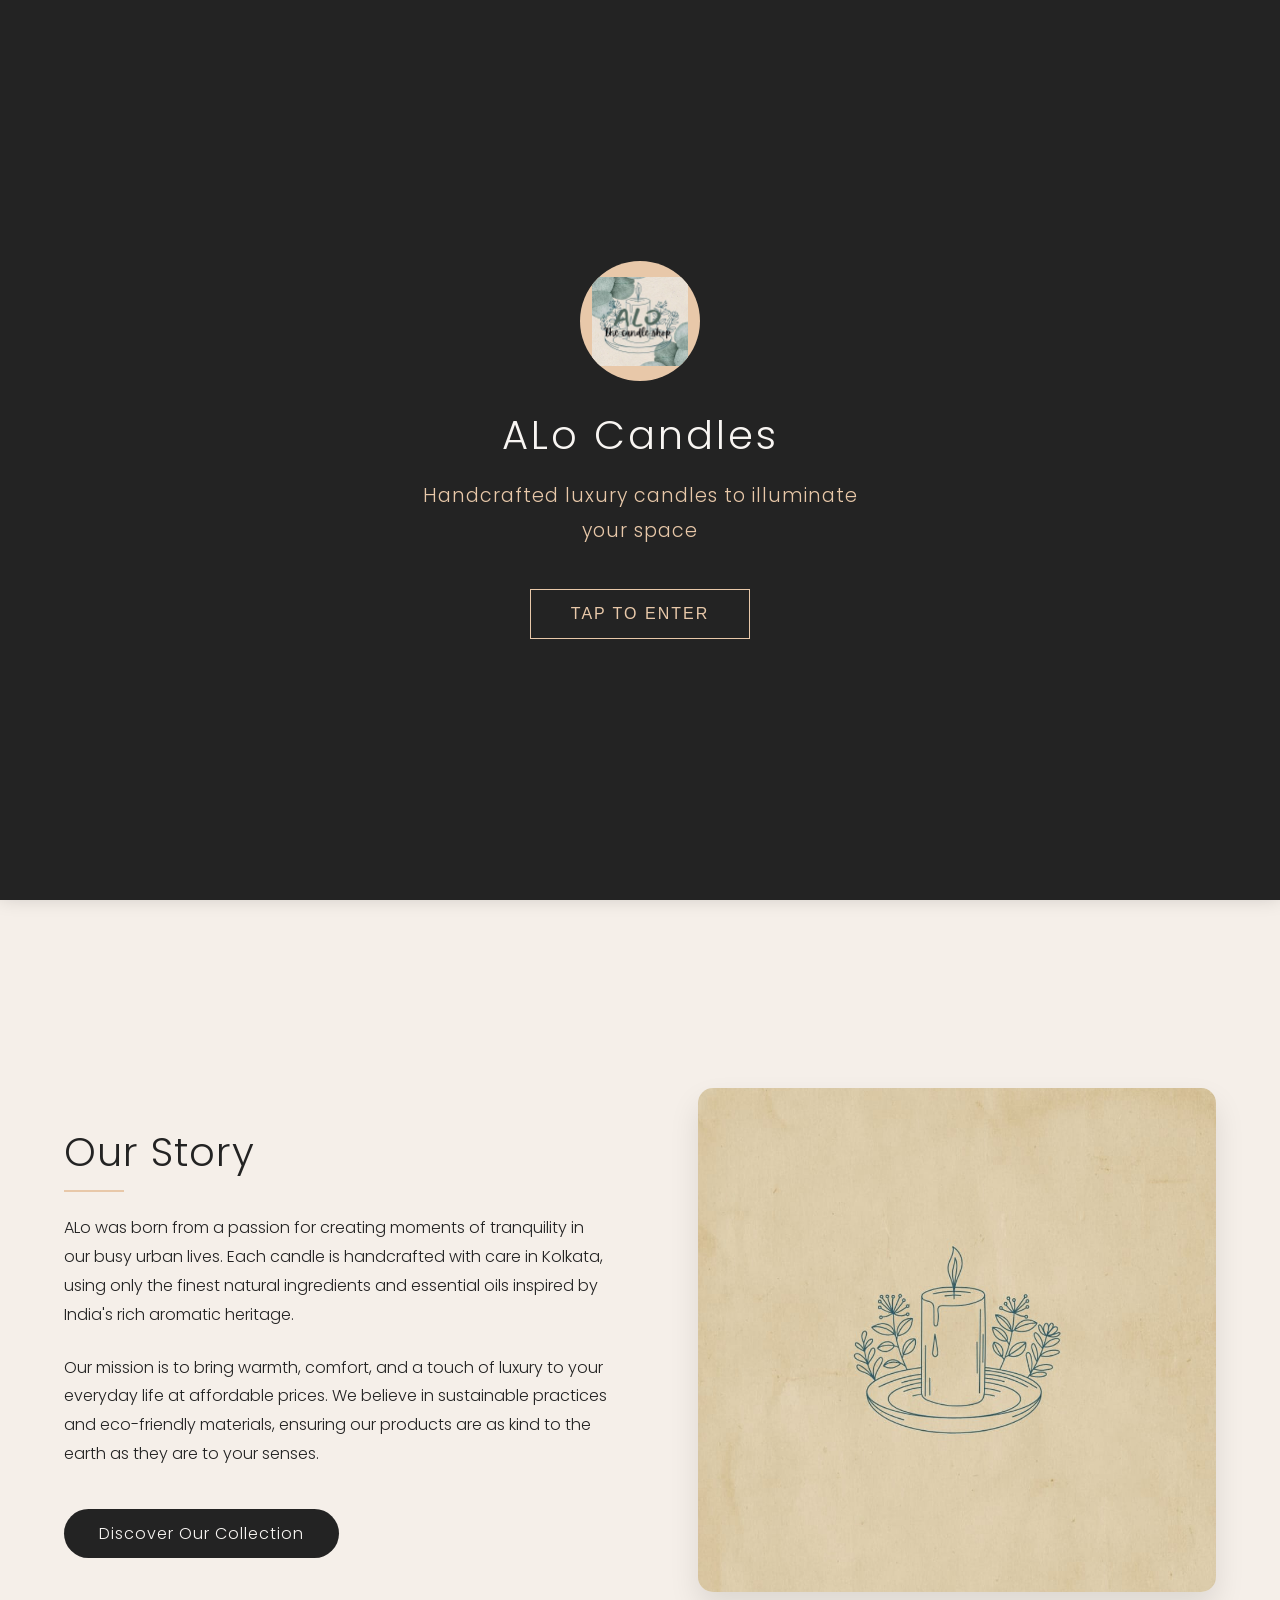
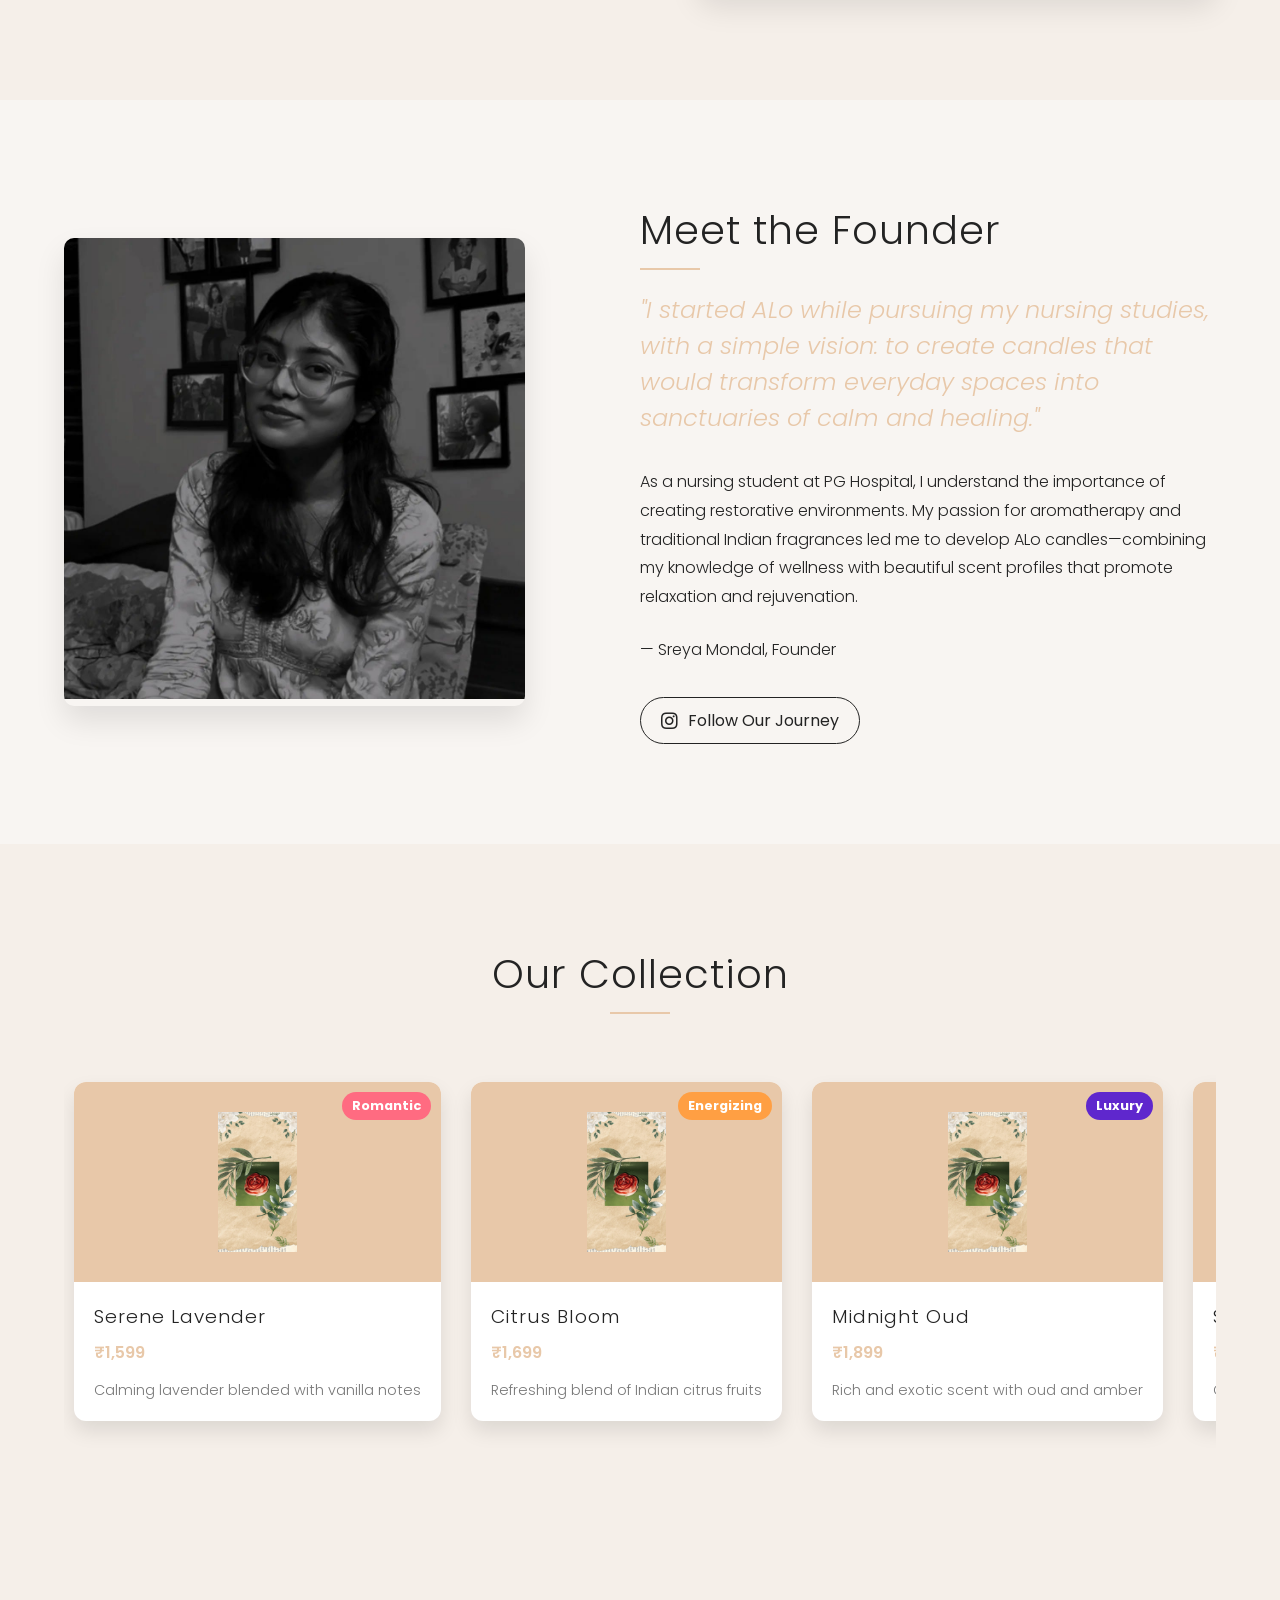
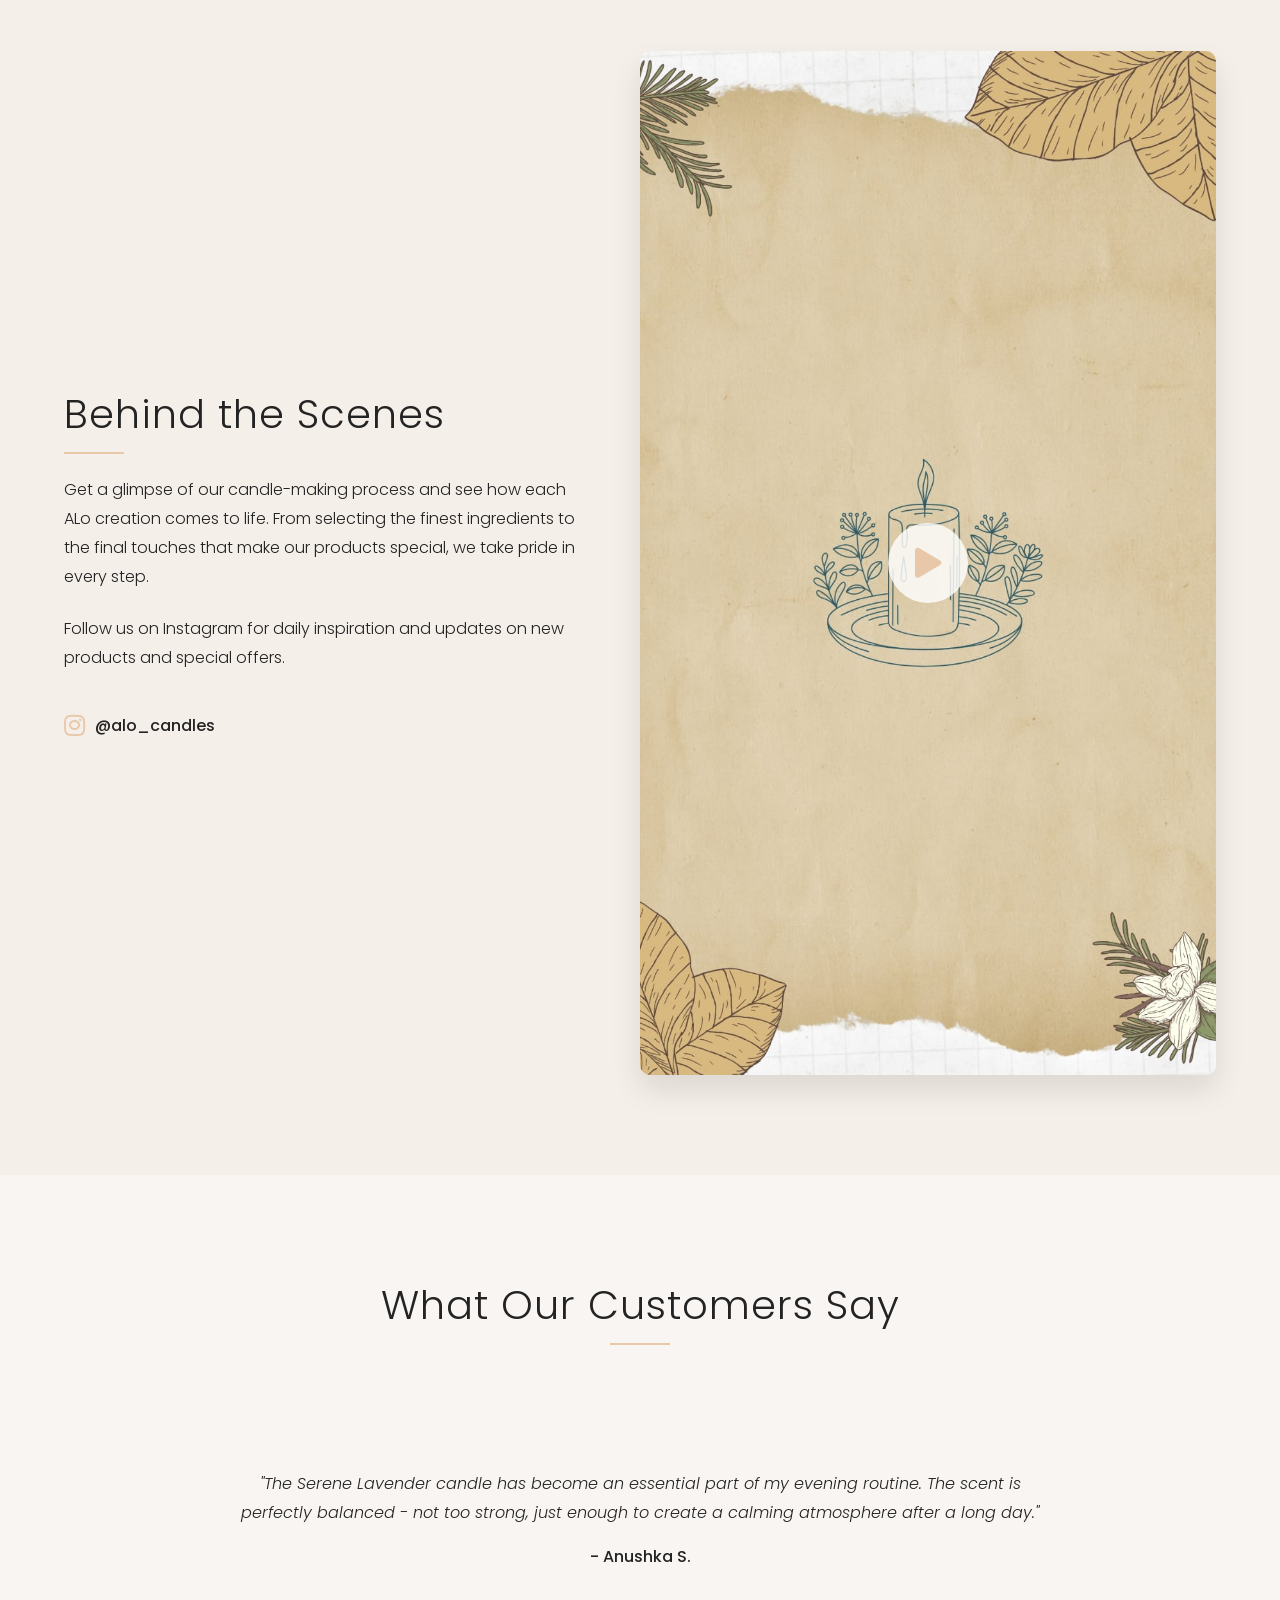
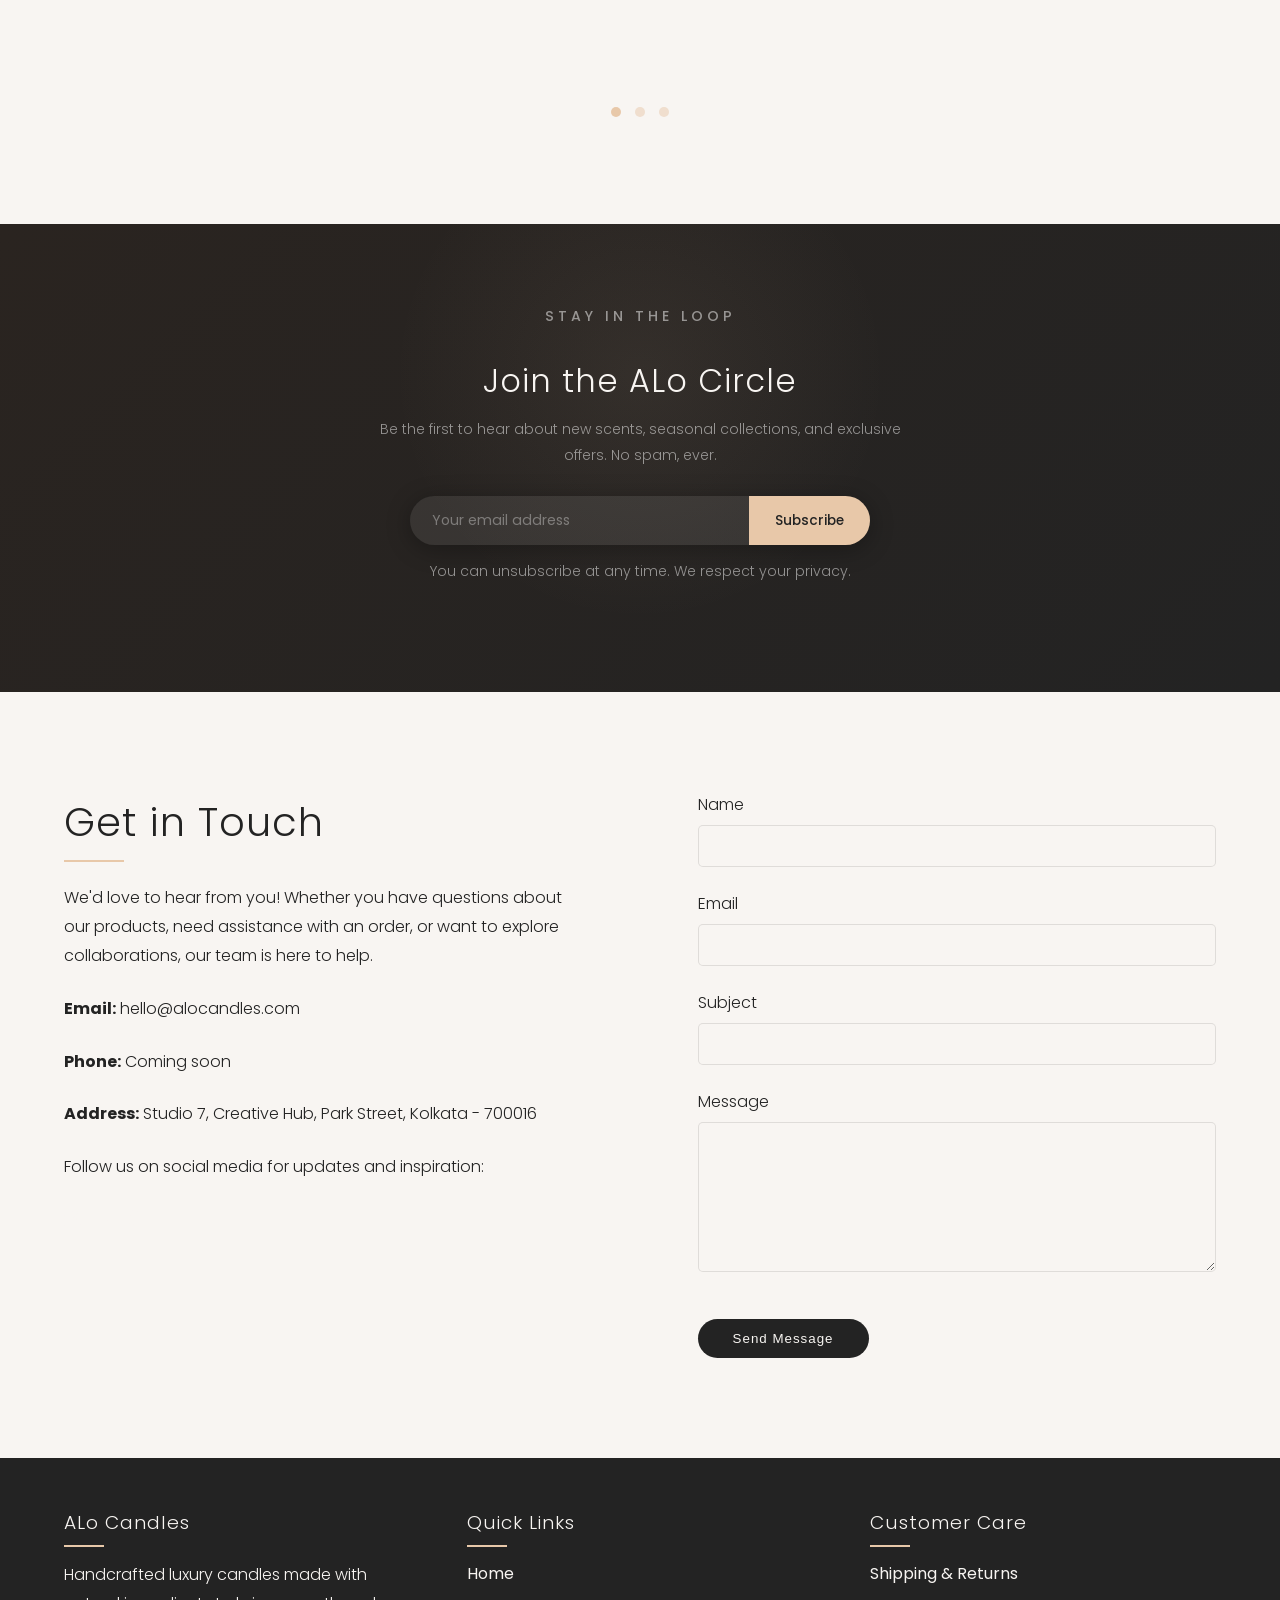
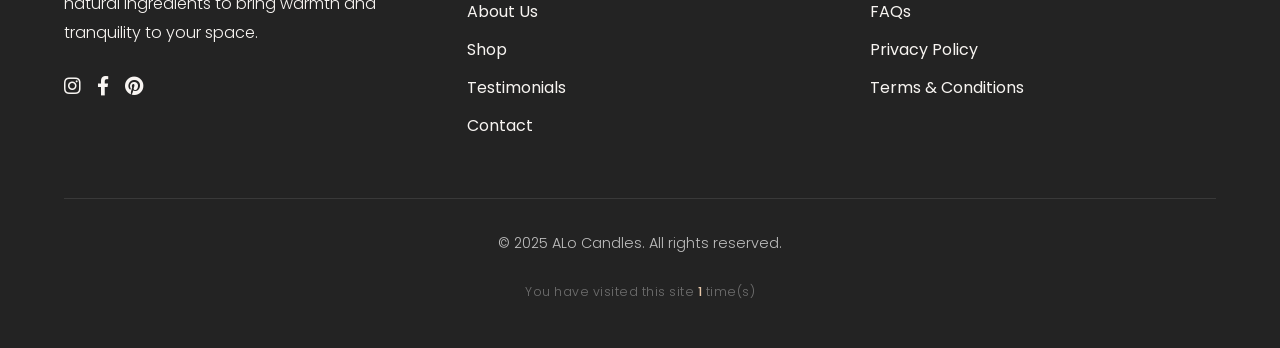
==== commit 021f5d0f: "Major Changes and Revisions" ====
--- a/index.html
+++ b/index.html
@@ -3,12 +3,18 @@
 <head>
     <meta charset="UTF-8">
     <meta name="viewport" content="width=device-width, initial-scale=1.0">
-    <title>ALo Candles - Modern Luxury Candles</title>
+    <title>ALo Candles - Handcrafted Luxury Candles from Kolkata</title>
+    <meta name="description" content="ALo Candles offers handcrafted luxury candles made with natural ingredients and India's finest aromatic heritage. Shop Serene Lavender, Midnight Oud, and more.">
+    <meta name="keywords" content="handcrafted candles, luxury candles India, soy candles Kolkata, ALo candles, aromatherapy candles">
+    <meta property="og:title" content="ALo Candles - Handcrafted Luxury Candles">
+    <meta property="og:description" content="Handcrafted luxury candles made with natural ingredients. Transform your home into a sanctuary with our carefully curated collection.">
+    <meta property="og:image" content="images/logo.jpg">
+    <meta property="og:type" content="website">
+    <link rel="icon" type="image/jpeg" href="images/logo.jpg">
     <link href="https://fonts.googleapis.com/css2?family=Poppins:wght@200;300;400;500;600&display=swap" rel="stylesheet">
     <link href="https://cdnjs.cloudflare.com/ajax/libs/font-awesome/5.15.3/css/all.min.css" rel="stylesheet">
     <link href="style.css" rel="stylesheet">
-    <link href="https://cdnjs.cloudflare.com/ajax/libs/font-awesome/5.15.3/css/all.min.css" rel="stylesheet">
-    <link href="https://fonts.googleapis.com/css2?family=Poppins:wght@200;300;400;500;600&display=swap" rel="stylesheet">
+    <link href="common.css" rel="stylesheet">
 </head>
 <body>
      <!-- Entrance Animation Overlay -->
@@ -34,7 +40,7 @@
             <ul>
                 <li><a href="#home">Home</a></li>
                 <li><a href="#about">About</a></li>
-                <li><a href="#products">Products</a></li>
+                <li><a href="products.html">Shop</a></li>
                 <li><a href="#testimonials">Testimonials</a></li>
                 <li><a href="#contact">Contact</a></li>
             </ul>
@@ -51,7 +57,7 @@
         <div class="hero-content">
             <h1>Illuminating <br> Your Space</h1>
             <p>Handcrafted luxury candles with natural ingredients and elegant designs. Transform your home into a sanctuary with our carefully curated collection of traditional and contemporary scents.</p>
-            <a href="#products" class="btn">Shop Now</a>
+            <a href="products.html" class="btn">Shop Now</a>
         </div>
         <div class="hero-image">
             <div>
@@ -61,12 +67,12 @@
     </section>
 
     <!-- About Section - Fixed to match hero section -->
-    <section class="about" id="about">
+    <section class="about reveal" id="about">
         <div class="about-content">
             <h2>Our Story</h2>
             <p>ALo was born from a passion for creating moments of tranquility in our busy urban lives. Each candle is handcrafted with care in Kolkata, using only the finest natural ingredients and essential oils inspired by India's rich aromatic heritage.</p>
             <p>Our mission is to bring warmth, comfort, and a touch of luxury to your everyday life at affordable prices. We believe in sustainable practices and eco-friendly materials, ensuring our products are as kind to the earth as they are to your senses.</p>
-            <a href="#products" class="btn">Discover Our Collection</a>
+            <a href="products.html" class="btn">Discover Our Collection</a>
         </div>
         <div class="about-image">
             <img src="images/placeholder.jpg" alt="ALo Candle Making Process">
@@ -74,7 +80,7 @@
     </section>
     
     <!-- Founder Section -->
-    <section class="founder" id="founder">
+    <section class="founder reveal" id="founder">
         <div class="founder-image">
             <img src="images/founder.jpg" alt="ALo Founder - Sreya Mondal">
         </div>
@@ -90,7 +96,7 @@
     </section>
 
     <!-- Products Section - New Carousel Version -->
-    <section class="products" id="products">
+    <section class="products reveal" id="products">
         <h2>Our Collection</h2>
         <div class="carousel-container">
             <div class="carousel">
@@ -221,7 +227,7 @@
     </div>
 
     <!-- Instagram Reel Section -->
-    <section class="instagram-section">
+    <section class="instagram-section reveal">
         <div class="instagram-content">
             <h2>Behind the Scenes</h2>
             <p>Get a glimpse of our candle-making process and see how each ALo creation comes to life. From selecting the finest ingredients to the final touches that make our products special, we take pride in every step.</p>
@@ -230,7 +236,7 @@
         </div>
         <div class="instagram-reel">
             <div class="reel-preview">
-                <img src="images/reel-preview.jpg" alt="ALo Candles Instagram Reel">
+                <img src="images/placeholder.jpg" alt="ALo Candles Instagram Reel">
                 <div class="play-button">
                     <i class="fas fa-play"></i>
                 </div>
@@ -239,7 +245,7 @@
     </section>
 
     <!-- Testimonials -->
-    <section class="testimonials" id="testimonials">
+    <section class="testimonials reveal" id="testimonials">
         <h2>What Our Customers Say</h2>
         <div class="testimonial-slider">
             <div class="testimonial-slide active">
@@ -262,13 +268,30 @@
         </div>
     </section>
 
+    <!-- Newsletter -->
+    <section class="newsletter-section reveal">
+        <div class="newsletter-inner">
+            <p class="newsletter-eyebrow">Stay in the loop</p>
+            <h2>Join the ALo Circle</h2>
+            <p>Be the first to hear about new scents, seasonal collections, and exclusive offers. No spam, ever.</p>
+            <form class="newsletter-form" id="newsletterForm" novalidate>
+                <input type="email" placeholder="Your email address" required aria-label="Email address">
+                <button type="submit">Subscribe</button>
+            </form>
+            <div class="newsletter-success" id="newsletterSuccess">
+                <i class="fas fa-check-circle"></i> You're on the list — welcome to the ALo Circle!
+            </div>
+            <p class="newsletter-note">You can unsubscribe at any time. We respect your privacy.</p>
+        </div>
+    </section>
+
     <!-- Contact -->
-    <section class="contact" id="contact">
+    <section class="contact reveal" id="contact">
         <div class="contact-info">
             <h2>Get in Touch</h2>
             <p>We'd love to hear from you! Whether you have questions about our products, need assistance with an order, or want to explore collaborations, our team is here to help.</p>
             <p><strong>Email:</strong> hello@alocandles.com</p>
-            <p><strong>Phone:</strong> +91 9876543210</p>
+            <p><strong>Phone:</strong> Coming soon</p>
             <p><strong>Address:</strong> Studio 7, Creative Hub, Park Street, Kolkata - 700016</p>
             <p>Follow us on social media for updates and inspiration:</p>
             <ul class="social-links">
@@ -317,7 +340,7 @@
                 <ul class="footer-links">
                     <li><a href="#home">Home</a></li>
                     <li><a href="#about">About Us</a></li>
-                    <li><a href="#products">Products</a></li>
+                    <li><a href="products.html">Shop</a></li>
                     <li><a href="#testimonials">Testimonials</a></li>
                     <li><a href="#contact">Contact</a></li>
                 </ul>
@@ -325,21 +348,36 @@
             <div class="footer-column">
                 <h3>Customer Care</h3>
                 <ul class="footer-links">
-                    <li><a href="#">Shipping & Returns</a></li>
-                    <li><a href="#">FAQs</a></li>
-                    <li><a href="#">Privacy Policy</a></li>
-                    <li><a href="#">Terms & Conditions</a></li>
+                    <li><a href="info.html#shipping">Shipping &amp; Returns</a></li>
+                    <li><a href="info.html#faq">FAQs</a></li>
+                    <li><a href="info.html#privacy">Privacy Policy</a></li>
+                    <li><a href="info.html#terms">Terms &amp; Conditions</a></li>
                 </ul>
             </div>
         </div>
         <div class="copyright">
             <p>&copy; 2025 ALo Candles. All rights reserved.</p>
+            <p class="view-counter">You have visited this site <span id="visitCount">—</span> time(s)</p>
         </div>
     </footer>
+
+    <!-- Shared components -->
+    <script src="common.js"></script>
 
     <!-- JavaScript -->
     <script>
         
+        // Page view counter
+        (function () {
+            const key = 'alo_visit_count';
+            const count = (parseInt(localStorage.getItem(key)) || 0) + 1;
+            localStorage.setItem(key, count);
+            document.addEventListener('DOMContentLoaded', function () {
+                const el = document.getElementById('visitCount');
+                if (el) el.textContent = count;
+            });
+        })();
+
         // Wait for the DOM to fully load before running any scripts
 document.addEventListener('DOMContentLoaded', function() {
     // Create random candle flames in the background
--- a/style.css
+++ b/style.css
@@ -978,6 +978,24 @@
     border-top: 1px solid rgba(255,255,255,0.1);
     font-size: 0.9rem;
     color: rgba(255,255,255,0.7);
+}
+
+.view-counter {
+    margin-top: 0.4rem;
+    font-size: 0.78rem;
+    color: rgba(255,255,255,0.35);
+    letter-spacing: 0.5px;
+}
+
+.view-counter span {
+    color: var(--accent);
+    font-weight: 500;
+}
+
+/* Global image safety */
+img {
+    max-width: 100%;
+    height: auto;
 }
 
 /* Mobile navigation styles */
@@ -1086,6 +1104,15 @@
         margin-bottom: 2rem;
     }
     
+    /* Typography scaling */
+    h1 { font-size: 2.2rem; }
+    h2 { font-size: 1.8rem; }
+
+    /* Section padding */
+    section { padding: 60px 5%; }
+    .founder { padding: 60px 5%; }
+    .instagram-section { padding: 60px 5%; }
+
     .modal-product-details {
         flex-direction: column;
     }
--- a/common.css
+++ b/common.css
@@ -0,0 +1,317 @@
+/* =============================================
+   common.css — shared UI components across all ALo pages
+   ============================================= */
+
+/* ── Scroll Reveal ───────────────────────────── */
+.reveal {
+    opacity: 0;
+    transform: translateY(30px);
+    transition: opacity 0.65s ease, transform 0.65s ease;
+}
+
+.reveal.revealed {
+    opacity: 1;
+    transform: translateY(0);
+}
+
+.reveal-left {
+    opacity: 0;
+    transform: translateX(-30px);
+    transition: opacity 0.65s ease, transform 0.65s ease;
+}
+
+.reveal-left.revealed {
+    opacity: 1;
+    transform: translateX(0);
+}
+
+.reveal-right {
+    opacity: 0;
+    transform: translateX(30px);
+    transition: opacity 0.65s ease, transform 0.65s ease;
+}
+
+.reveal-right.revealed {
+    opacity: 1;
+    transform: translateX(0);
+}
+
+/* staggered children */
+.reveal-children > * {
+    opacity: 0;
+    transform: translateY(20px);
+    transition: opacity 0.5s ease, transform 0.5s ease;
+}
+
+.reveal-children.revealed > *:nth-child(1) { opacity:1; transform:none; transition-delay: 0.05s; }
+.reveal-children.revealed > *:nth-child(2) { opacity:1; transform:none; transition-delay: 0.15s; }
+.reveal-children.revealed > *:nth-child(3) { opacity:1; transform:none; transition-delay: 0.25s; }
+.reveal-children.revealed > *:nth-child(4) { opacity:1; transform:none; transition-delay: 0.35s; }
+.reveal-children.revealed > *:nth-child(5) { opacity:1; transform:none; transition-delay: 0.45s; }
+.reveal-children.revealed > *:nth-child(n+6) { opacity:1; transform:none; transition-delay: 0.55s; }
+
+/* ── Scroll To Top ───────────────────────────── */
+#scrollTopBtn {
+    position: fixed;
+    bottom: 100px;
+    right: 28px;
+    width: 44px;
+    height: 44px;
+    border-radius: 50%;
+    background: #232323;
+    color: #f8f5f2;
+    border: none;
+    cursor: pointer;
+    display: flex;
+    align-items: center;
+    justify-content: center;
+    font-size: 0.85rem;
+    box-shadow: 0 4px 16px rgba(0,0,0,0.18);
+    opacity: 0;
+    pointer-events: none;
+    transform: translateY(10px);
+    transition: opacity 0.3s, transform 0.3s, background 0.2s;
+    z-index: 900;
+}
+
+#scrollTopBtn.visible {
+    opacity: 1;
+    pointer-events: auto;
+    transform: translateY(0);
+}
+
+#scrollTopBtn:hover { background: #e8c8a9; color: #232323; }
+
+/* ── WhatsApp Floating Button ────────────────── */
+#whatsappBtn {
+    position: fixed;
+    bottom: 28px;
+    right: 28px;
+    width: 52px;
+    height: 52px;
+    border-radius: 50%;
+    background: #25d366;
+    color: #fff;
+    display: flex;
+    align-items: center;
+    justify-content: center;
+    font-size: 1.5rem;
+    box-shadow: 0 4px 20px rgba(37,211,102,0.45);
+    text-decoration: none;
+    z-index: 900;
+    transition: transform 0.25s, box-shadow 0.25s;
+}
+
+#whatsappBtn:hover {
+    transform: scale(1.1);
+    box-shadow: 0 6px 26px rgba(37,211,102,0.55);
+}
+
+#whatsappBtn .wa-tooltip {
+    position: absolute;
+    right: 60px;
+    background: #232323;
+    color: #f8f5f2;
+    font-family: 'Poppins', sans-serif;
+    font-size: 0.78rem;
+    white-space: nowrap;
+    padding: 6px 14px;
+    border-radius: 20px;
+    opacity: 0;
+    pointer-events: none;
+    transform: translateX(6px);
+    transition: opacity 0.2s, transform 0.2s;
+}
+
+#whatsappBtn:hover .wa-tooltip {
+    opacity: 1;
+    transform: translateX(0);
+}
+
+/* ── Cookie Consent Banner ───────────────────── */
+#cookieBanner {
+    position: fixed;
+    bottom: 0;
+    left: 0;
+    right: 0;
+    background: #232323;
+    color: rgba(255,255,255,0.85);
+    font-family: 'Poppins', sans-serif;
+    font-size: 0.83rem;
+    padding: 16px 5%;
+    display: flex;
+    align-items: center;
+    justify-content: space-between;
+    flex-wrap: wrap;
+    gap: 14px;
+    z-index: 1800;
+    box-shadow: 0 -4px 20px rgba(0,0,0,0.2);
+    transform: translateY(100%);
+    transition: transform 0.4s ease;
+}
+
+#cookieBanner.show { transform: translateY(0); }
+
+#cookieBanner p { margin: 0; line-height: 1.6; flex: 1; min-width: 200px; }
+
+#cookieBanner a { color: #e8c8a9; text-decoration: underline; }
+
+.cookie-actions { display: flex; gap: 10px; flex-shrink: 0; }
+
+.cookie-btn {
+    padding: 8px 20px;
+    border-radius: 30px;
+    border: none;
+    font-family: 'Poppins', sans-serif;
+    font-size: 0.8rem;
+    cursor: pointer;
+    transition: background 0.2s, color 0.2s;
+}
+
+.cookie-accept {
+    background: #e8c8a9;
+    color: #232323;
+    font-weight: 500;
+}
+
+.cookie-accept:hover { background: #d4b08a; }
+
+.cookie-decline {
+    background: transparent;
+    color: rgba(255,255,255,0.5);
+    border: 1px solid rgba(255,255,255,0.15);
+}
+
+.cookie-decline:hover { color: #fff; border-color: rgba(255,255,255,0.4); }
+
+/* ── Newsletter Section ──────────────────────── */
+.newsletter-section {
+    background: linear-gradient(135deg, #2a2420 0%, #232323 100%);
+    padding: 80px 5%;
+    text-align: center;
+    position: relative;
+    overflow: hidden;
+}
+
+.newsletter-section::before {
+    content: '';
+    position: absolute;
+    top: -100px; left: 50%;
+    transform: translateX(-50%);
+    width: 500px; height: 500px;
+    border-radius: 50%;
+    background: radial-gradient(circle, rgba(232,200,169,0.07) 0%, transparent 70%);
+    pointer-events: none;
+}
+
+.newsletter-inner { position: relative; max-width: 560px; margin: 0 auto; }
+
+.newsletter-eyebrow {
+    font-size: 0.75rem;
+    letter-spacing: 4px;
+    text-transform: uppercase;
+    color: #c89f69;
+    font-weight: 500;
+    margin-bottom: 12px;
+}
+
+.newsletter-section h2 {
+    font-size: 2rem;
+    font-weight: 300;
+    color: #f8f5f2;
+    letter-spacing: 1px;
+    margin-bottom: 12px;
+}
+
+.newsletter-section h2:after { display: none; }
+
+.newsletter-section > .newsletter-inner > p {
+    color: rgba(255,255,255,0.5);
+    font-size: 0.88rem;
+    margin-bottom: 28px;
+}
+
+.newsletter-form {
+    display: flex;
+    gap: 0;
+    max-width: 460px;
+    margin: 0 auto;
+    border-radius: 40px;
+    overflow: hidden;
+    box-shadow: 0 4px 24px rgba(0,0,0,0.3);
+}
+
+.newsletter-form input[type="email"] {
+    flex: 1;
+    padding: 14px 22px;
+    border: none;
+    background: rgba(255,255,255,0.08);
+    color: #f8f5f2;
+    font-family: 'Poppins', sans-serif;
+    font-size: 0.88rem;
+    outline: none;
+}
+
+.newsletter-form input::placeholder { color: rgba(255,255,255,0.35); }
+
+.newsletter-form button {
+    padding: 14px 26px;
+    background: #e8c8a9;
+    color: #232323;
+    border: none;
+    font-family: 'Poppins', sans-serif;
+    font-size: 0.85rem;
+    font-weight: 500;
+    cursor: pointer;
+    transition: background 0.2s;
+    white-space: nowrap;
+}
+
+.newsletter-form button:hover { background: #d4b08a; }
+
+.newsletter-success {
+    display: none;
+    color: #a8e6c8;
+    font-size: 0.88rem;
+    margin-top: 14px;
+}
+
+.newsletter-success i { margin-right: 6px; }
+
+.newsletter-note {
+    margin-top: 14px;
+    font-size: 0.75rem;
+    color: rgba(255,255,255,0.25);
+}
+
+/* ── Contact Form Feedback ───────────────────── */
+.form-success {
+    display: none;
+    text-align: center;
+    padding: 40px 20px;
+}
+
+.form-success-icon {
+    width: 64px; height: 64px;
+    border-radius: 50%;
+    background: linear-gradient(135deg, #f5ede2, #e8c8a9);
+    display: flex; align-items: center; justify-content: center;
+    margin: 0 auto 20px;
+}
+
+.form-success-icon i { font-size: 1.6rem; color: #c89f69; }
+
+.form-success h3 { font-size: 1.3rem; font-weight: 400; color: #232323; margin-bottom: 10px; }
+.form-success h3:after { display: none; }
+.form-success p { font-size: 0.88rem; color: #888; }
+
+@media (max-width: 600px) {
+    #scrollTopBtn { bottom: 90px; right: 16px; }
+    #whatsappBtn { bottom: 20px; right: 16px; }
+    .newsletter-form { flex-direction: column; border-radius: 14px; }
+    .newsletter-form input[type="email"],
+    .newsletter-form button { border-radius: 0; }
+    .newsletter-form input[type="email"] { border-radius: 14px 14px 0 0; }
+    .newsletter-form button { border-radius: 0 0 14px 14px; }
+    #cookieBanner { font-size: 0.78rem; }
+}
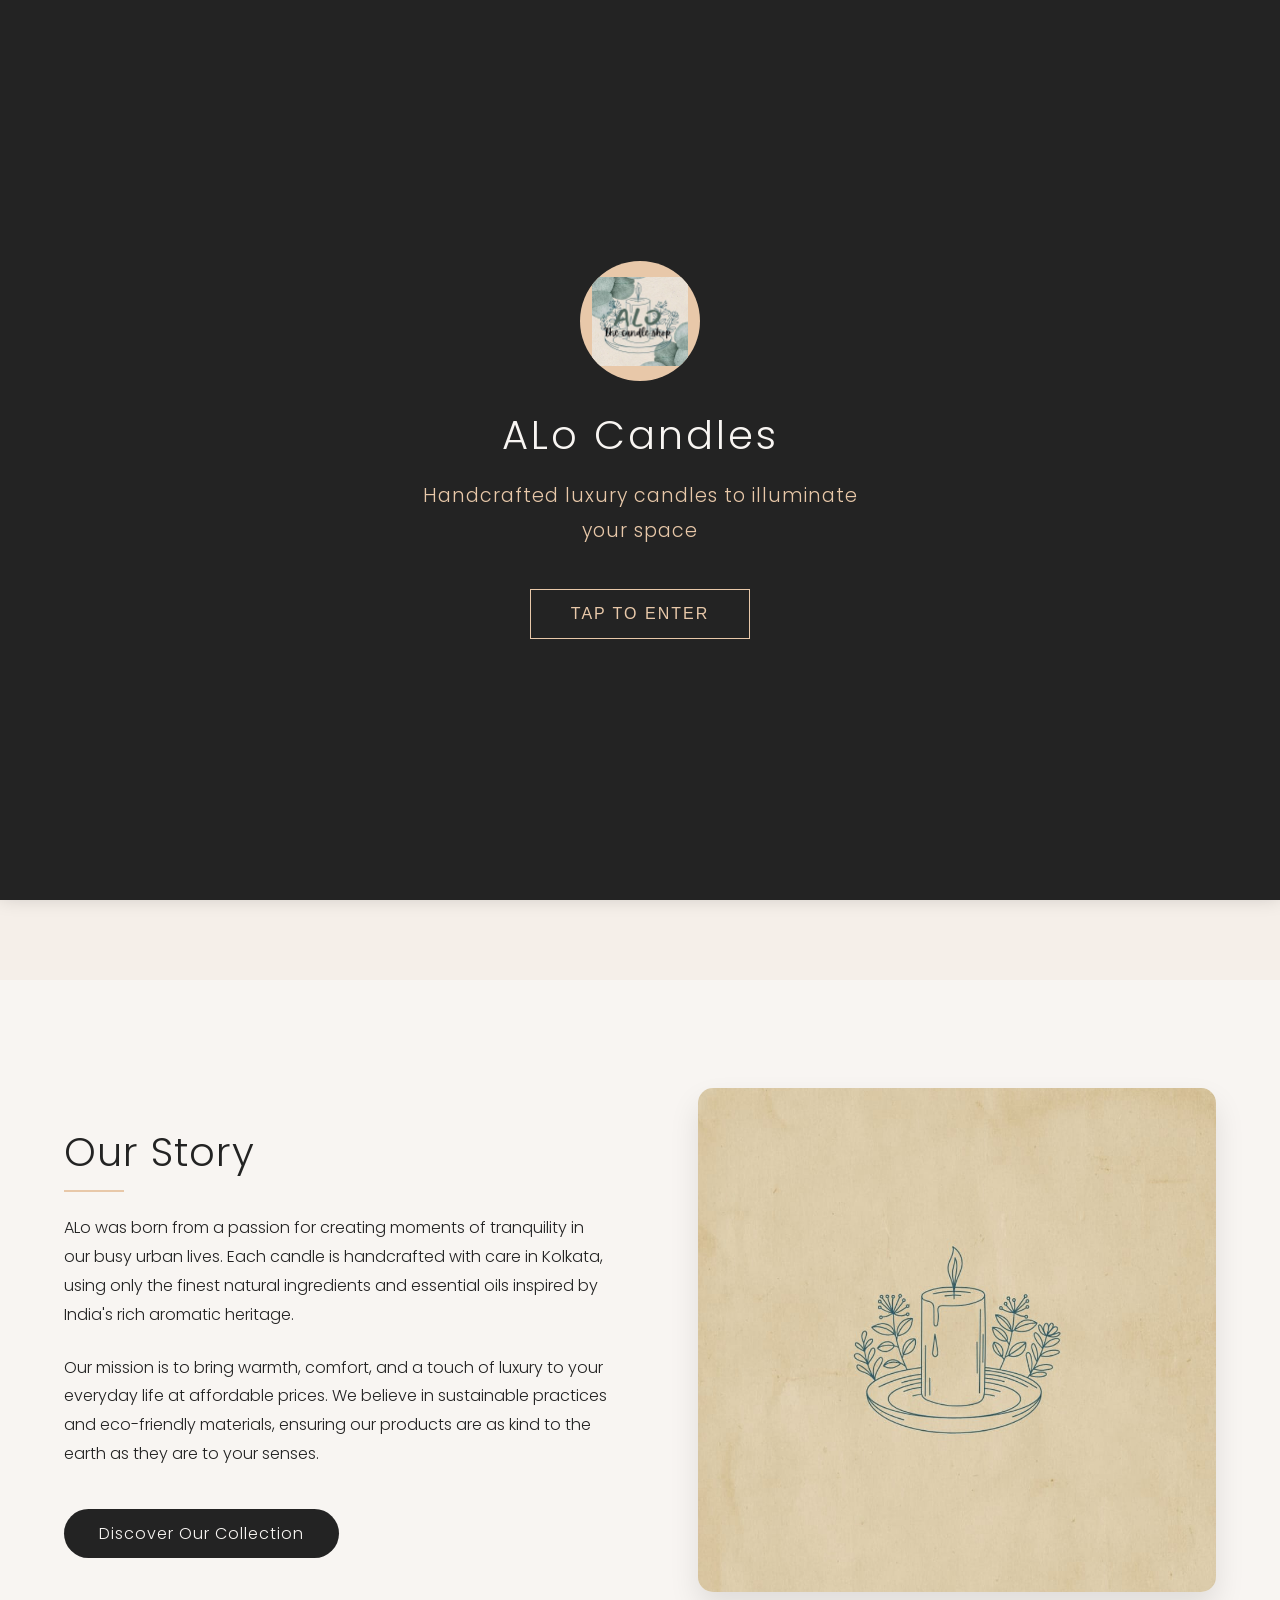
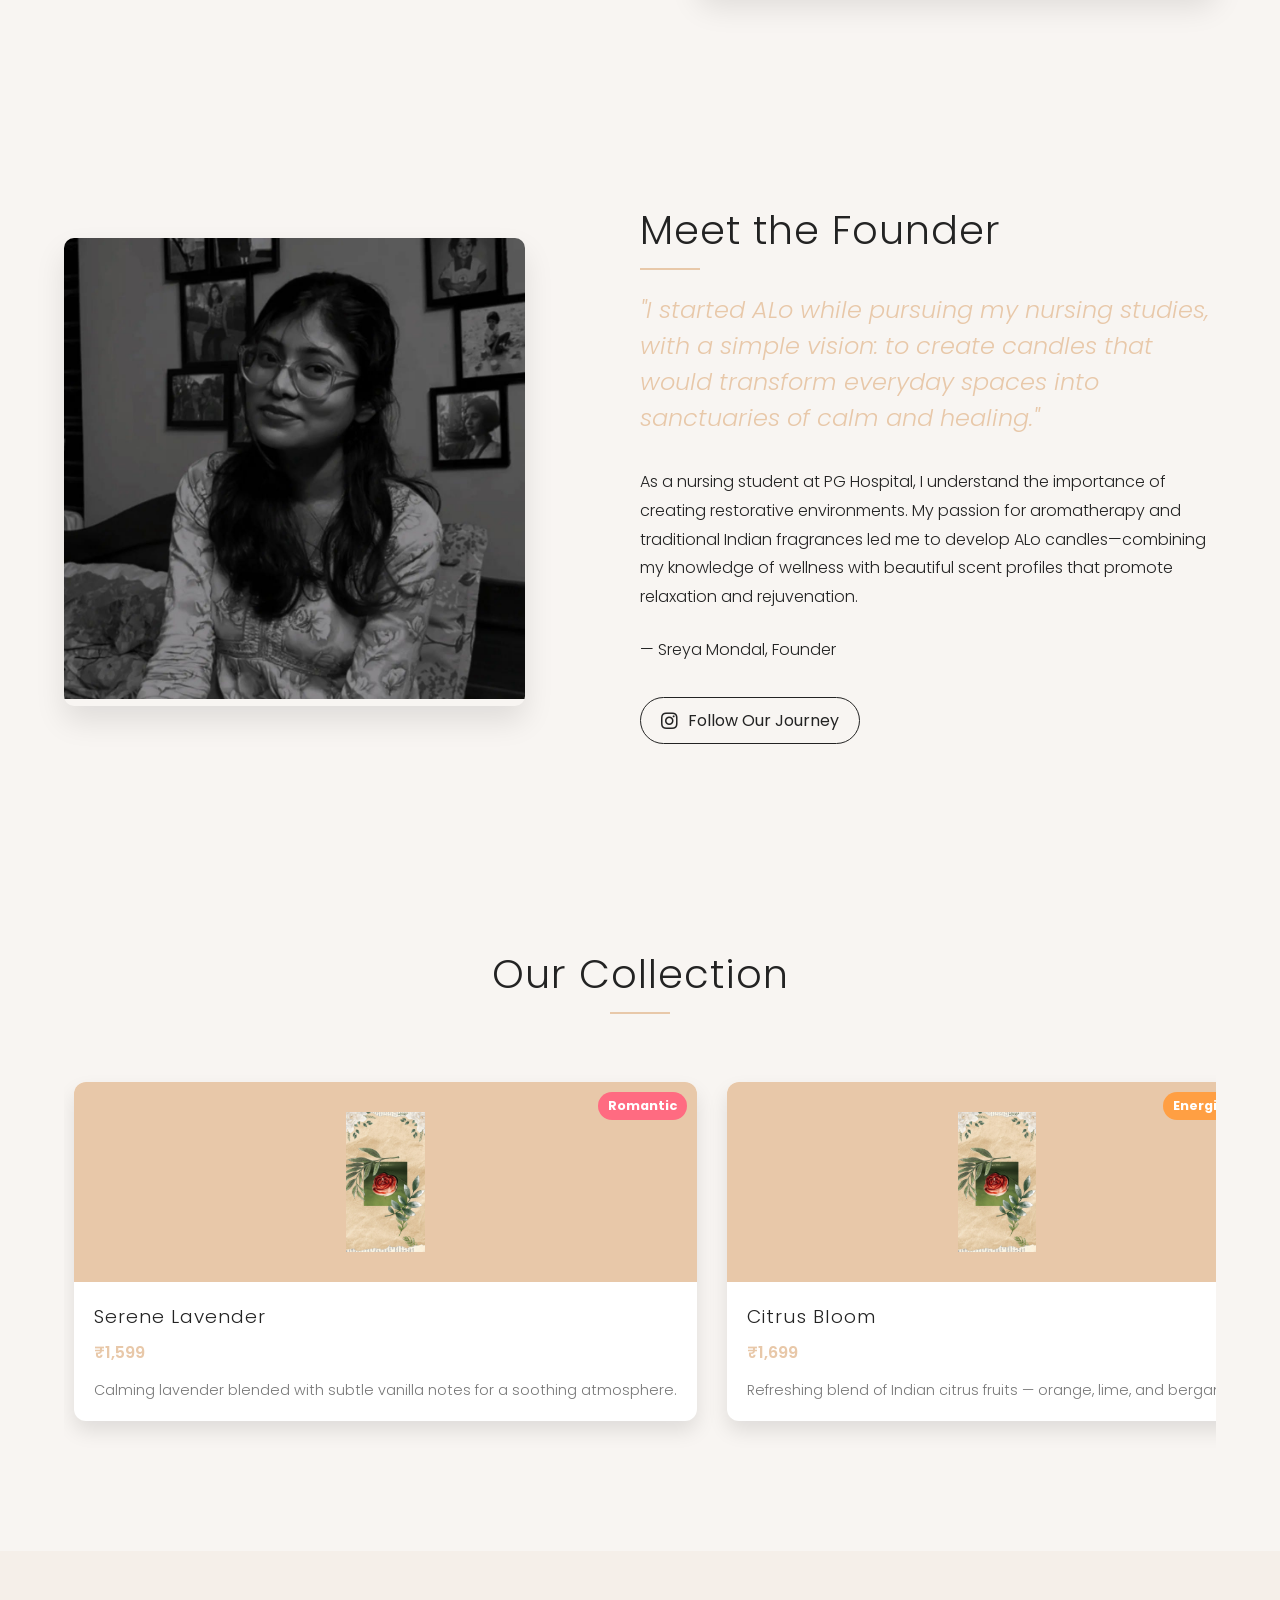
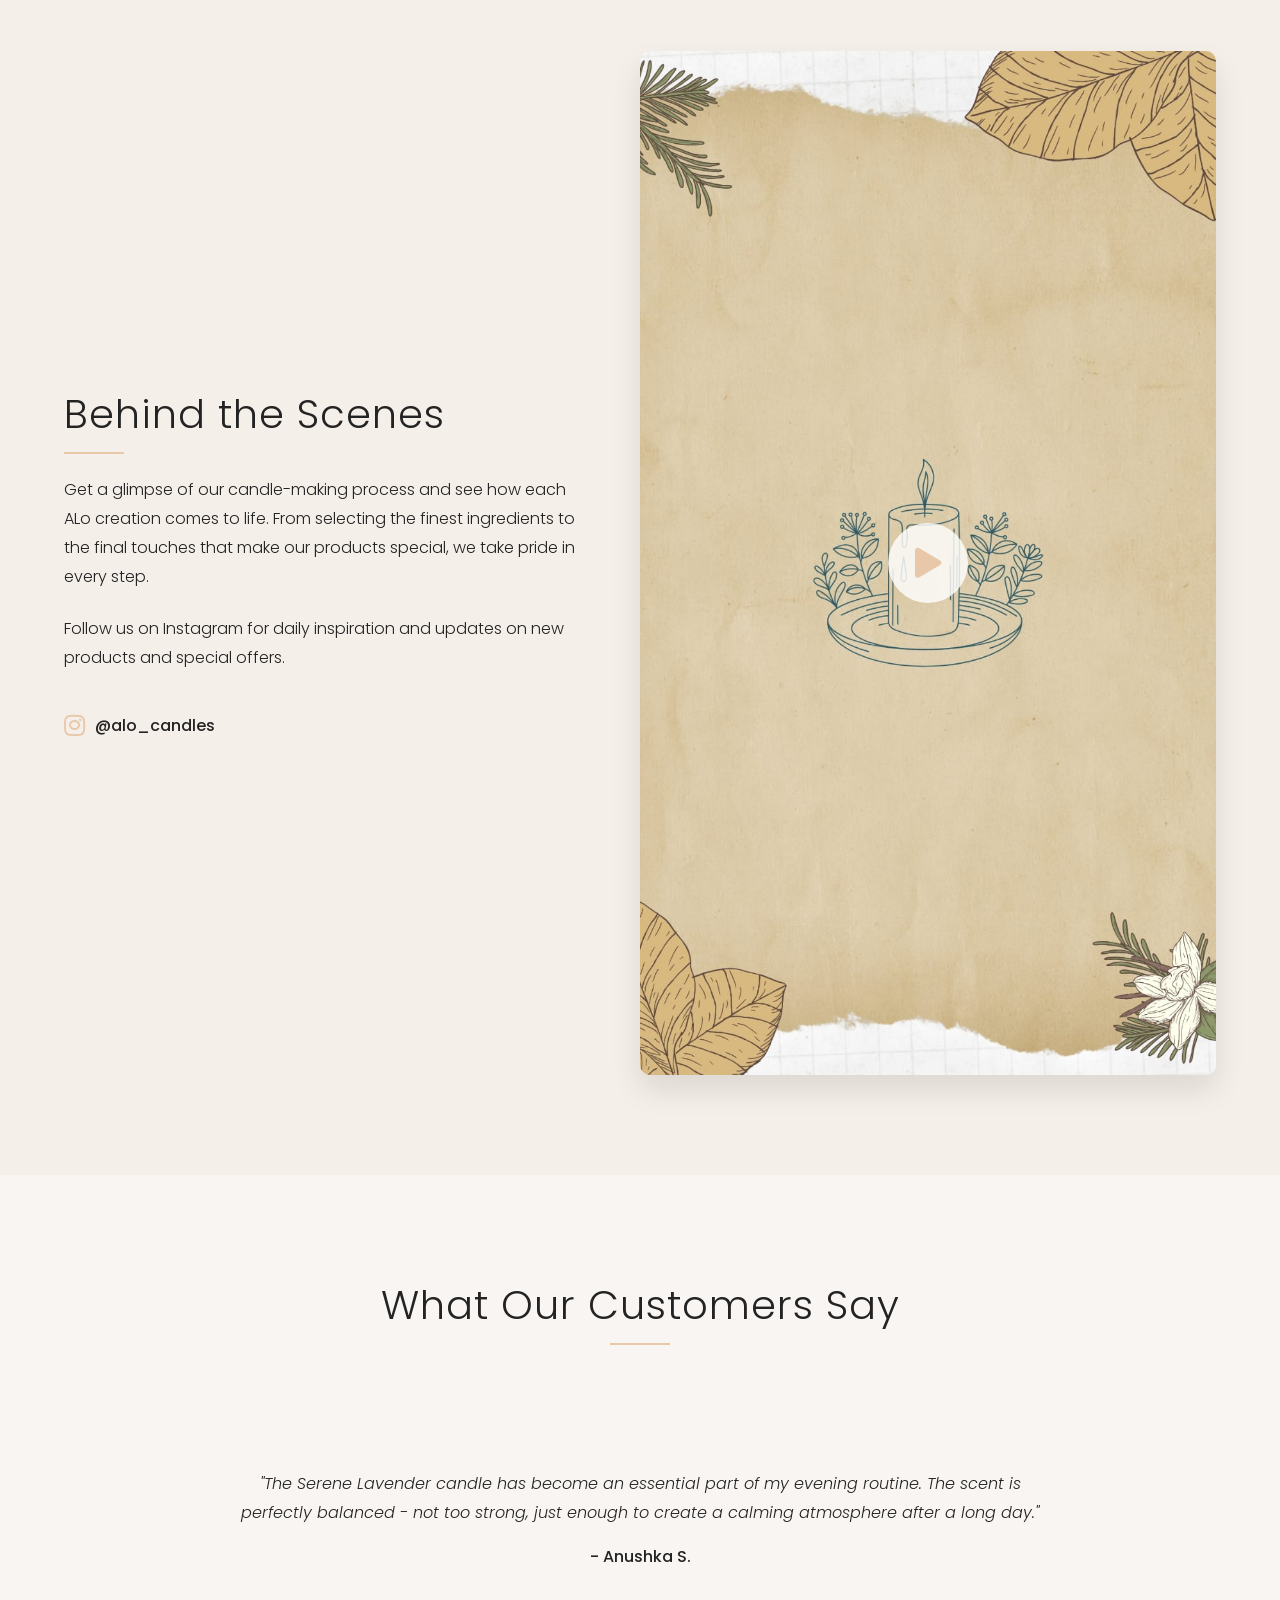
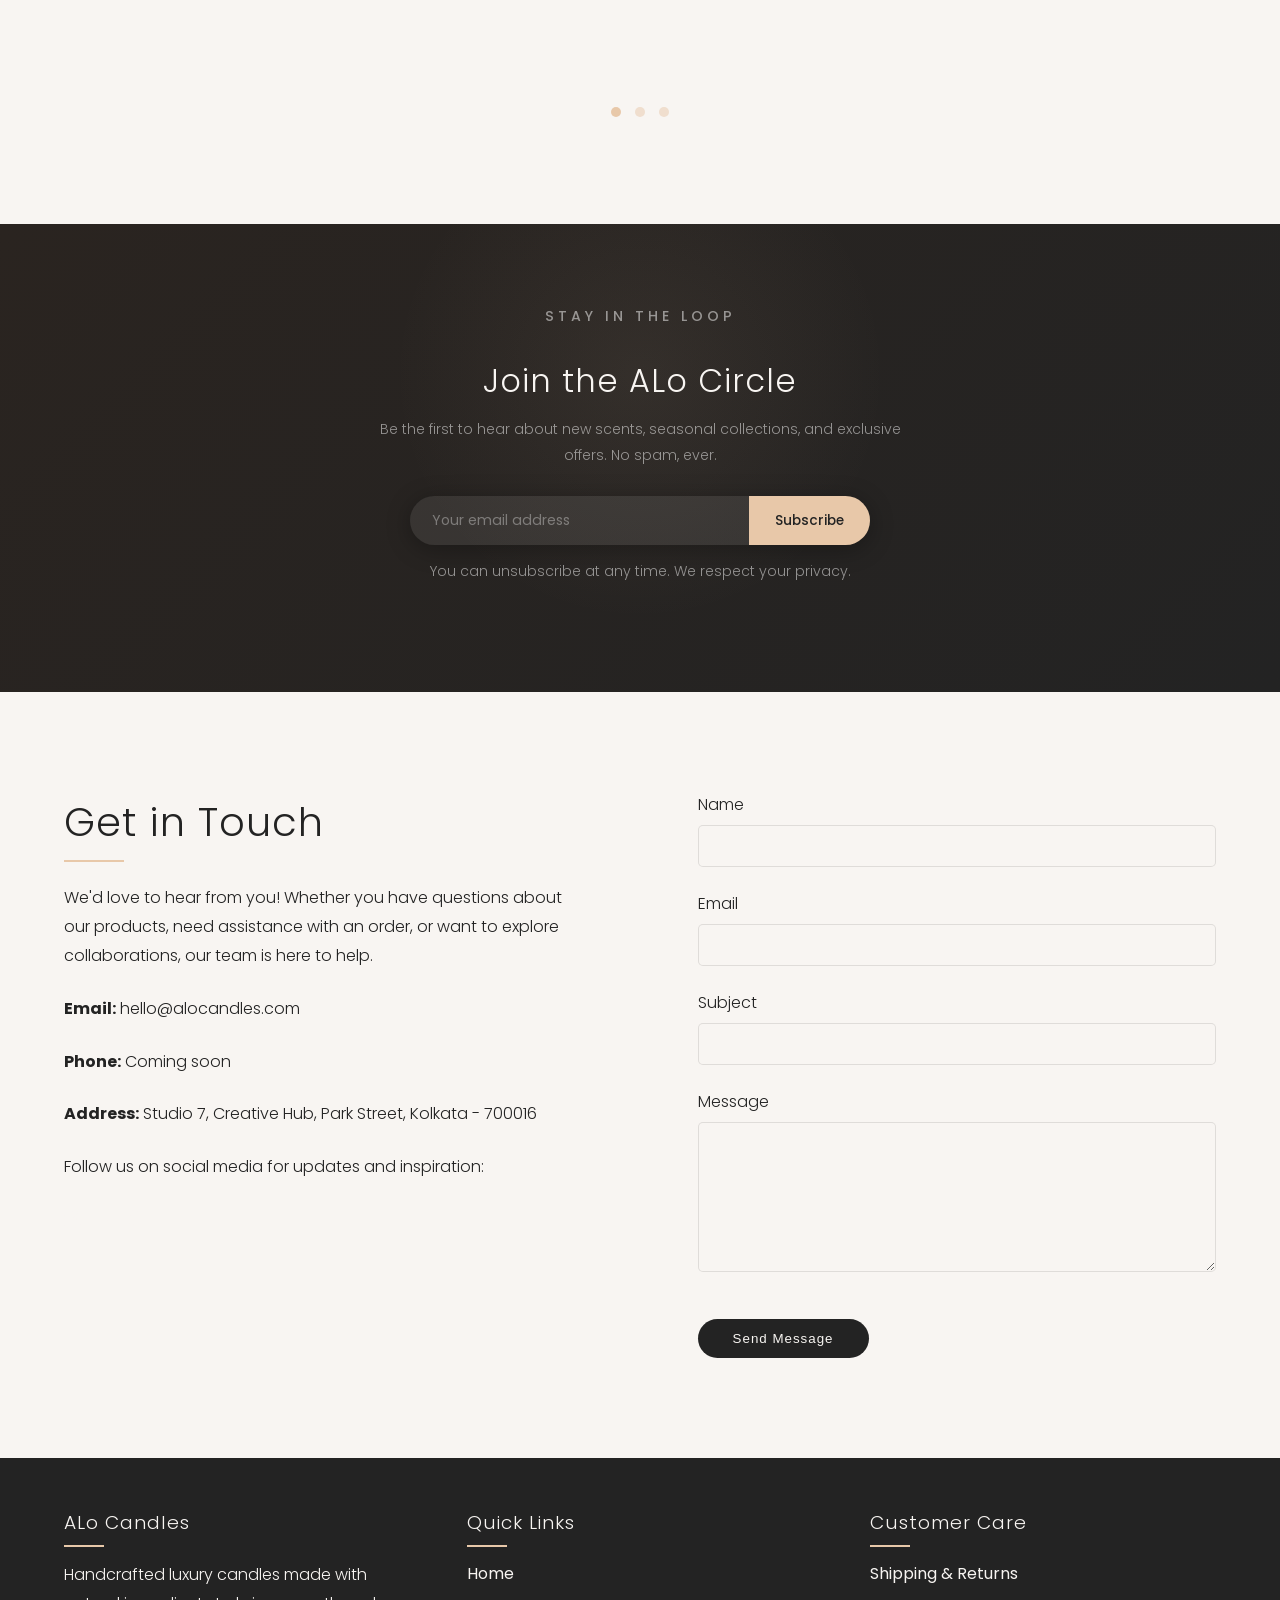
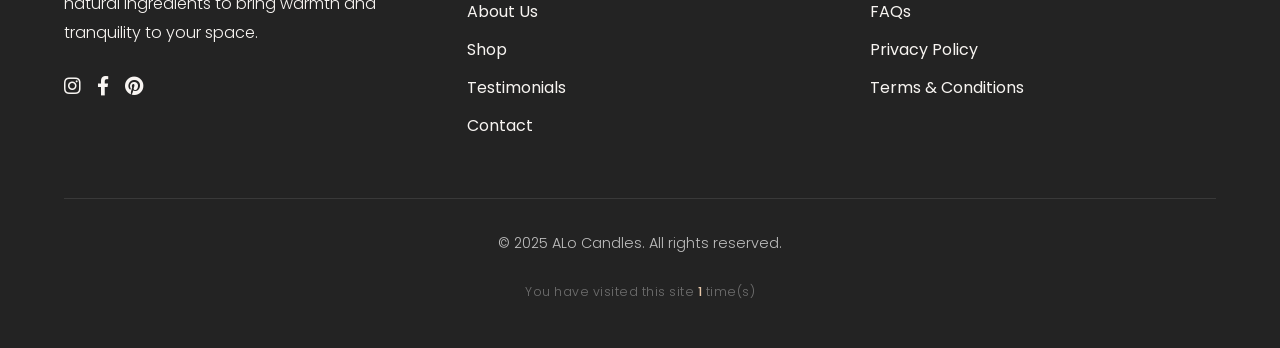
==== commit 364de569: "Improved Code Quality and Project Structure, Removed Redundacies." ====
--- a/index.html
+++ b/index.html
@@ -1,612 +1,439 @@
-<!DOCTYPE html>
-<html lang="en">
-<head>
-    <meta charset="UTF-8">
-    <meta name="viewport" content="width=device-width, initial-scale=1.0">
-    <title>ALo Candles - Handcrafted Luxury Candles from Kolkata</title>
-    <meta name="description" content="ALo Candles offers handcrafted luxury candles made with natural ingredients and India's finest aromatic heritage. Shop Serene Lavender, Midnight Oud, and more.">
-    <meta name="keywords" content="handcrafted candles, luxury candles India, soy candles Kolkata, ALo candles, aromatherapy candles">
-    <meta property="og:title" content="ALo Candles - Handcrafted Luxury Candles">
-    <meta property="og:description" content="Handcrafted luxury candles made with natural ingredients. Transform your home into a sanctuary with our carefully curated collection.">
-    <meta property="og:image" content="images/logo.jpg">
-    <meta property="og:type" content="website">
-    <link rel="icon" type="image/jpeg" href="images/logo.jpg">
-    <link href="https://fonts.googleapis.com/css2?family=Poppins:wght@200;300;400;500;600&display=swap" rel="stylesheet">
-    <link href="https://cdnjs.cloudflare.com/ajax/libs/font-awesome/5.15.3/css/all.min.css" rel="stylesheet">
-    <link href="style.css" rel="stylesheet">
-    <link href="common.css" rel="stylesheet">
-</head>
-<body>
-     <!-- Entrance Animation Overlay -->
-    <div class="entrance-overlay">
-        <div class="entrance-content">
-            <div class="entrance-logo">
-                <img src="images/logo.jpg" alt="ALo Candles Logo">
-            </div>
-            <h1 class="entrance-title">ALo Candles</h1>
-            <p class="entrance-subtitle">Handcrafted luxury candles to illuminate your space</p>
-            <button class="tap-button">
-                <span>TAP TO ENTER</span>
-            </button>
-        </div>
-        <div class="candle-flames"></div>
-    </div>
-    <!-- Header -->
-    <header>
-        <div class="logo">
-            <img src="images/logo.jpg" alt="ALo Logo" class="logo-image">
-        </div>
-        <nav>
-            <ul>
-                <li><a href="#home">Home</a></li>
-                <li><a href="#about">About</a></li>
-                <li><a href="products.html">Shop</a></li>
-                <li><a href="#testimonials">Testimonials</a></li>
-                <li><a href="#contact">Contact</a></li>
-            </ul>
-        </nav>
-        <div class="mobile-menu">
-            <div class="line1"></div>
-            <div class="line2"></div>
-            <div class="line3"></div>
-        </div>
-    </header>
-
-    <!-- Hero Section -->
-    <section class="hero" id="home">
-        <div class="hero-content">
-            <h1>Illuminating <br> Your Space</h1>
-            <p>Handcrafted luxury candles with natural ingredients and elegant designs. Transform your home into a sanctuary with our carefully curated collection of traditional and contemporary scents.</p>
-            <a href="products.html" class="btn">Shop Now</a>
-        </div>
-        <div class="hero-image">
-            <div>
-                <img src="images/logo.jpg" alt="ALo Signature Candle">
-            </div>
-        </div>
-    </section>
-
-    <!-- About Section - Fixed to match hero section -->
-    <section class="about reveal" id="about">
-        <div class="about-content">
-            <h2>Our Story</h2>
-            <p>ALo was born from a passion for creating moments of tranquility in our busy urban lives. Each candle is handcrafted with care in Kolkata, using only the finest natural ingredients and essential oils inspired by India's rich aromatic heritage.</p>
-            <p>Our mission is to bring warmth, comfort, and a touch of luxury to your everyday life at affordable prices. We believe in sustainable practices and eco-friendly materials, ensuring our products are as kind to the earth as they are to your senses.</p>
-            <a href="products.html" class="btn">Discover Our Collection</a>
-        </div>
-        <div class="about-image">
-            <img src="images/placeholder.jpg" alt="ALo Candle Making Process">
-        </div>
-    </section>
-    
-    <!-- Founder Section -->
-    <section class="founder reveal" id="founder">
-        <div class="founder-image">
-            <img src="images/founder.jpg" alt="ALo Founder - Sreya Mondal">
-        </div>
-        <div class="founder-content">
-            <h2>Meet the Founder</h2>
-            <p class="quote">"I started ALo while pursuing my nursing studies, with a simple vision: to create candles that would transform everyday spaces into sanctuaries of calm and healing."</p>
-            <p>As a nursing student at PG Hospital, I understand the importance of creating restorative environments. My passion for aromatherapy and traditional Indian fragrances led me to develop ALo candles—combining my knowledge of wellness with beautiful scent profiles that promote relaxation and rejuvenation.</p>
-            <p>— Sreya Mondal, Founder</p>
-            <div class="social-link">
-                <a href="#" class="insta-btn"><i class="fab fa-instagram"></i> Follow Our Journey</a>
-            </div>
-        </div>
-    </section>
-
-    <!-- Products Section - New Carousel Version -->
-    <section class="products reveal" id="products">
-        <h2>Our Collection</h2>
-        <div class="carousel-container">
-            <div class="carousel">
-                <!-- Product 1 -->
-                <div class="product-card" data-id="1">
-                    <div class="product-tag romantic">Romantic</div>
-                    <div class="product-image">
-                        <img src="images/candle_1.jpg" alt="Serene Lavender Candle">
-                    </div>
-                    <div class="product-info">
-                        <h3>Serene Lavender</h3>
-                        <p class="product-price">₹1,599</p>
-                        <p class="product-short-desc">Calming lavender blended with vanilla notes</p>
-                    </div>
-                </div>
-                
-                <!-- Product 2 -->
-                <div class="product-card" data-id="2">
-                    <div class="product-tag energizing">Energizing</div>
-                    <div class="product-image">
-                        <img src="images/candle_1.jpg" alt="Citrus Bloom Candle">
-                    </div>
-                    <div class="product-info">
-                        <h3>Citrus Bloom</h3>
-                        <p class="product-price">₹1,699</p>
-                        <p class="product-short-desc">Refreshing blend of Indian citrus fruits</p>
-                    </div>
-                </div>
-                
-                <!-- Product 3 -->
-                <div class="product-card" data-id="3">
-                    <div class="product-tag luxury">Luxury</div>
-                    <div class="product-image">
-                        <img src="images/candle_1.jpg" alt="Midnight Oud Candle">
-                    </div>
-                    <div class="product-info">
-                        <h3>Midnight Oud</h3>
-                        <p class="product-price">₹1,899</p>
-                        <p class="product-short-desc">Rich and exotic scent with oud and amber</p>
-                    </div>
-                </div>
-                
-                <!-- Product 4 -->
-                <div class="product-card" data-id="4">
-                    <div class="product-tag relaxation">Relaxation</div>
-                    <div class="product-image">
-			<img src="images/candle_1.jpg" alt="Sandalwood Mist Candle">
-                    </div>
-                    <div class="product-info">
-                        <h3>Sandalwood Mist</h3>
-                        <p class="product-price">₹1,799</p>
-                        <p class="product-short-desc">Calming sandalwood with subtle floral notes</p>
-                    </div>
-                </div>
-                
-                <!-- Duplicate Products for Carousel Effect -->
-                <!-- Product 1 Duplicate -->
-                <div class="product-card" data-id="1">
-                    <div class="product-tag romantic">Romantic</div>
-                    <div class="product-image">
-                        <img src="images/candle_1.jpg" alt="Serene Lavender Candle">
-                    </div>
-                    <div class="product-info">
-                        <h3>Serene Lavender</h3>
-                        <p class="product-price">₹1,599</p>
-                        <p class="product-short-desc">Calming lavender blended with vanilla notes</p>
-                    </div>
-                </div>
-                
-                <!-- Product 2 Duplicate -->
-                <div class="product-card" data-id="2">
-                    <div class="product-tag energizing">Energizing</div>
-                    <div class="product-image">
-                        <img src="images/candle_1.jpg" alt="Citrus Bloom Candle">
-                    </div>
-                    <div class="product-info">
-                        <h3>Citrus Bloom</h3>
-                        <p class="product-price">₹1,699</p>
-                        <p class="product-short-desc">Refreshing blend of Indian citrus fruits</p>
-                    </div>
-                </div>
-                
-                <!-- Product 3 Duplicate -->
-                <div class="product-card" data-id="3">
-                    <div class="product-tag luxury">Luxury</div>
-                    <div class="product-image">
-                        <img src="images/candle_1.jpg" alt="Midnight Oud Candle">
-                    </div>
-                    <div class="product-info">
-                        <h3>Midnight Oud</h3>
-                        <p class="product-price">₹1,899</p>
-                        <p class="product-short-desc">Rich and exotic scent with oud and amber</p>
-                    </div>
-                </div>
-                
-                <!-- Product 4 Duplicate -->
-                <div class="product-card" data-id="4">
-                    <div class="product-tag relaxation">Relaxation</div>
-                    <div class="product-image">
-                        <img src="images/candle_1.jpg" alt="Sandalwood Mist Candle">
-                    </div>
-                    <div class="product-info">
-                        <h3>Sandalwood Mist</h3>
-                        <p class="product-price">₹1,799</p>
-                        <p class="product-short-desc">Calming sandalwood with subtle floral notes</p>
-                    </div>
-                </div>
-            </div>
-        </div>
-    </section>
-
-    <!-- Product Detail Modal -->
-    <div class="product-modal">
-        <div class="modal-content">
-            <span class="close-modal">&times;</span>
-            <div class="modal-product-details">
-                <div class="modal-product-image">
-                    <img src="" alt="Product Image">
-                </div>
-                <div class="modal-product-info">
-                    <h2 class="modal-product-title"></h2>
-                    <p class="modal-price"></p>
-                    <div class="modal-desc"></div>
-                    <a href="#" class="buy-now">Buy Now</a>
-                </div>
-            </div>
-        </div>
-    </div>
-
-    <!-- Instagram Reel Section -->
-    <section class="instagram-section reveal">
-        <div class="instagram-content">
-            <h2>Behind the Scenes</h2>
-            <p>Get a glimpse of our candle-making process and see how each ALo creation comes to life. From selecting the finest ingredients to the final touches that make our products special, we take pride in every step.</p>
-            <p>Follow us on Instagram for daily inspiration and updates on new products and special offers.</p>
-            <a href="#" class="insta-link"><i class="fab fa-instagram"></i> @alo_candles</a>
-        </div>
-        <div class="instagram-reel">
-            <div class="reel-preview">
-                <img src="images/placeholder.jpg" alt="ALo Candles Instagram Reel">
-                <div class="play-button">
-                    <i class="fas fa-play"></i>
-                </div>
-            </div>
-        </div>
-    </section>
-
-    <!-- Testimonials -->
-    <section class="testimonials reveal" id="testimonials">
-        <h2>What Our Customers Say</h2>
-        <div class="testimonial-slider">
-            <div class="testimonial-slide active">
-                <p class="testimonial-text">"The Serene Lavender candle has become an essential part of my evening routine. The scent is perfectly balanced - not too strong, just enough to create a calming atmosphere after a long day."</p>
-                <p class="testimonial-author">- Anushka S.</p>
-            </div>
-            <div class="testimonial-slide">
-                <p class="testimonial-text">"I received the Midnight Oud as a gift and immediately ordered two more. The luxurious fragrance fills my living space beautifully and the packaging is so elegant. Perfect for hosting dinners!"</p>
-                <p class="testimonial-author">- Rahul M.</p>
-            </div>
-            <div class="testimonial-slide">
-                <p class="testimonial-text">"I love that these candles are handcrafted using natural ingredients. The Citrus Bloom brings such freshness to my home office - it's energizing and helps me stay focused during work hours."</p>
-                <p class="testimonial-author">- Priya K.</p>
-            </div>
-        </div>
-        <div class="slider-nav">
-            <span class="slider-dot active" data-slide="0"></span>
-            <span class="slider-dot" data-slide="1"></span>
-            <span class="slider-dot" data-slide="2"></span>
-        </div>
-    </section>
-
-    <!-- Newsletter -->
-    <section class="newsletter-section reveal">
-        <div class="newsletter-inner">
-            <p class="newsletter-eyebrow">Stay in the loop</p>
-            <h2>Join the ALo Circle</h2>
-            <p>Be the first to hear about new scents, seasonal collections, and exclusive offers. No spam, ever.</p>
-            <form class="newsletter-form" id="newsletterForm" novalidate>
-                <input type="email" placeholder="Your email address" required aria-label="Email address">
-                <button type="submit">Subscribe</button>
-            </form>
-            <div class="newsletter-success" id="newsletterSuccess">
-                <i class="fas fa-check-circle"></i> You're on the list — welcome to the ALo Circle!
-            </div>
-            <p class="newsletter-note">You can unsubscribe at any time. We respect your privacy.</p>
-        </div>
-    </section>
-
-    <!-- Contact -->
-    <section class="contact reveal" id="contact">
-        <div class="contact-info">
-            <h2>Get in Touch</h2>
-            <p>We'd love to hear from you! Whether you have questions about our products, need assistance with an order, or want to explore collaborations, our team is here to help.</p>
-            <p><strong>Email:</strong> hello@alocandles.com</p>
-            <p><strong>Phone:</strong> Coming soon</p>
-            <p><strong>Address:</strong> Studio 7, Creative Hub, Park Street, Kolkata - 700016</p>
-            <p>Follow us on social media for updates and inspiration:</p>
-            <ul class="social-links">
-                <li><a href="#"><i class="fab fa-instagram"></i></a></li>
-                <li><a href="#"><i class="fab fa-facebook-f"></i></a></li>
-                <li><a href="#"><i class="fab fa-pinterest"></i></a></li>
-            </ul>
-        </div>
-        <div class="contact-form">
-            <form>
-                <div class="form-group">
-                    <label for="name">Name</label>
-                    <input type="text" id="name" required>
-                </div>
-                <div class="form-group">
-                    <label for="email">Email</label>
-                    <input type="email" id="email" required>
-                </div>
-                <div class="form-group">
-                    <label for="subject">Subject</label>
-                    <input type="text" id="subject">
-                </div>
-                <div class="form-group">
-                    <label for="message">Message</label>
-                    <textarea id="message" required></textarea>
-                </div>
-                <button type="submit" class="btn">Send Message</button>
-            </form>
-        </div>
-    </section>
-
-    <!-- Footer -->
-    <footer>
-        <div class="footer-content">
-            <div class="footer-column">
-                <h3>ALo Candles</h3>
-                <p>Handcrafted luxury candles made with natural ingredients to bring warmth and tranquility to your space.</p>
-                <ul class="social-links">
-                    <li><a href="#"><i class="fab fa-instagram"></i></a></li>
-                    <li><a href="#"><i class="fab fa-facebook-f"></i></a></li>
-                    <li><a href="#"><i class="fab fa-pinterest"></i></a></li>
-                </ul>
-            </div>
-            <div class="footer-column">
-                <h3>Quick Links</h3>
-                <ul class="footer-links">
-                    <li><a href="#home">Home</a></li>
-                    <li><a href="#about">About Us</a></li>
-                    <li><a href="products.html">Shop</a></li>
-                    <li><a href="#testimonials">Testimonials</a></li>
-                    <li><a href="#contact">Contact</a></li>
-                </ul>
-            </div>
-            <div class="footer-column">
-                <h3>Customer Care</h3>
-                <ul class="footer-links">
-                    <li><a href="info.html#shipping">Shipping &amp; Returns</a></li>
-                    <li><a href="info.html#faq">FAQs</a></li>
-                    <li><a href="info.html#privacy">Privacy Policy</a></li>
-                    <li><a href="info.html#terms">Terms &amp; Conditions</a></li>
-                </ul>
-            </div>
-        </div>
-        <div class="copyright">
-            <p>&copy; 2025 ALo Candles. All rights reserved.</p>
-            <p class="view-counter">You have visited this site <span id="visitCount">—</span> time(s)</p>
-        </div>
-    </footer>
-
-    <!-- Shared components -->
-    <script src="common.js"></script>
-
-    <!-- JavaScript -->
-    <script>
-        
-        // Page view counter
-        (function () {
-            const key = 'alo_visit_count';
-            const count = (parseInt(localStorage.getItem(key)) || 0) + 1;
-            localStorage.setItem(key, count);
-            document.addEventListener('DOMContentLoaded', function () {
-                const el = document.getElementById('visitCount');
-                if (el) el.textContent = count;
-            });
-        })();
-
-        // Wait for the DOM to fully load before running any scripts
-document.addEventListener('DOMContentLoaded', function() {
-    // Create random candle flames in the background
-    const createFlames = () => {
-        const flamesContainer = document.querySelector('.candle-flames');
-        if (flamesContainer) {
-            const numFlames = 30;
-            
-            for (let i = 0; i < numFlames; i++) {
-                const flame = document.createElement('div');
-                flame.classList.add('flame');
-                
-                // Random position
-                const x = Math.random() * 100;
-                const y = Math.random() * 100;
-                
-                // Random size
-                const size = 10 + Math.random() * 15;
-                
-                // Random animation delay
-                const delay = Math.random() * 5;
-                
-                flame.style.left = `${x}%`;
-                flame.style.top = `${y}%`;
-                flame.style.width = `${size}px`;
-                flame.style.height = `${size}px`;
-                flame.style.animationDelay = `${delay}s`;
-                
-                flamesContainer.appendChild(flame);
-            }
-        }
-    };
-
-    // Create flames initially
-    createFlames();
-
-    // Handle tap to enter
-    const tapButton = document.querySelector('.tap-button');
-    const entranceOverlay = document.querySelector('.entrance-overlay');
-    
-    if (tapButton && entranceOverlay) {
-        tapButton.addEventListener('click', () => {
-            // Animate entrance content
-            const entranceContent = document.querySelector('.entrance-content');
-            if (entranceContent) {
-                entranceContent.style.transform = 'translateY(-20px)';
-                entranceContent.style.opacity = '0';
-            }
-            
-            // Delay before showing main content
-            setTimeout(() => {
-                entranceOverlay.style.opacity = '0';
-                
-                // Remove overlay after animation completes
-                setTimeout(() => {
-                    entranceOverlay.style.display = 'none';
-                }, 1000);
-            }, 800);
-        });
-    }
-    
-    // Mobile menu toggle
-    const mobileMenu = document.querySelector('.mobile-menu');
-    const navLinks = document.querySelector('nav ul');
-    
-    if (mobileMenu && navLinks) {
-        mobileMenu.addEventListener('click', () => {
-            navLinks.classList.toggle('active');
-            mobileMenu.classList.toggle('toggle');
-        });
-    }
-    
-    // Smooth scrolling for navigation links
-    const navbarLinks = document.querySelectorAll('nav a');
-    const footerLinks = document.querySelectorAll('.footer-links a');
-    
-    // Function to handle smooth scrolling
-    function smoothScroll(link) {
-        link.addEventListener('click', (e) => {
-            const targetId = link.getAttribute('href');
-            if (targetId.startsWith('#')) {
-                e.preventDefault();
-                const targetElement = document.querySelector(targetId);
-                if (targetElement) {
-                    // Close mobile menu if open
-                    if (navLinks && navLinks.classList.contains('active')) {
-                        navLinks.classList.remove('active');
-                        if (mobileMenu) mobileMenu.classList.remove('toggle');
-                    }
-                    
-                    window.scrollTo({
-                        top: targetElement.offsetTop - 80, // Offset for header
-                        behavior: 'smooth'
-                    });
-                }
-            }
-        });
-    }
-    
-    // Apply smooth scrolling to all navigation links
-    navbarLinks.forEach(smoothScroll);
-    footerLinks.forEach(smoothScroll);
-    
-    // Sticky header
-    window.addEventListener('scroll', () => {
-        const header = document.querySelector('header');
-        if (header) {
-            header.classList.toggle('scrolled', window.scrollY > 50);
-        }
-    });
-    
-    // Testimonial slider
-    const slides = document.querySelectorAll('.testimonial-slide');
-    const dots = document.querySelectorAll('.slider-dot');
-    let currentSlide = 0;
-    
-    function showSlide(index) {
-        if (slides.length > 0 && dots.length > 0) {
-            slides.forEach(slide => slide.classList.remove('active'));
-            dots.forEach(dot => dot.classList.remove('active'));
-            
-            slides[index].classList.add('active');
-            dots[index].classList.add('active');
-            currentSlide = index;
-        }
-    }
-    
-    if (dots.length > 0) {
-        dots.forEach((dot, index) => {
-            dot.addEventListener('click', () => {
-                showSlide(index);
-            });
-        });
-        
-        // Auto slide every 5 seconds
-        if (slides.length > 0) {
-            setInterval(() => {
-                let nextSlide = (currentSlide + 1) % slides.length;
-                showSlide(nextSlide);
-            }, 5000);
-        }
-    }
-    
-    // Product Modal
-    const productCards = document.querySelectorAll('.product-card');
-    const productModal = document.querySelector('.product-modal');
-    const closeModal = document.querySelector('.close-modal');
-    
-    // Product details (would typically come from a database)
-    const products = [
-        {
-            id: 1,
-            name: "Serene Lavender",
-            price: "₹1,599",
-            image: "images/candle_1.jpg",
-            description: "Our Serene Lavender candle combines the calming properties of pure lavender essential oil with subtle vanilla notes. Handcrafted with natural soy wax, this candle has a burn time of approximately 45 hours.<br><br>Perfect for creating a relaxing ambiance in your bedroom or living space, the lavender scent helps reduce stress and promotes better sleep. Each candle comes in a reusable glass container with an elegant wooden lid."
-        },
-        {
-            id: 2,
-            name: "Citrus Bloom",
-            price: "₹1,699",
-            image: "images/candle_1.jpg",
-            description: "Inspired by India's rich citrus orchards, our Citrus Bloom candle blends tangy orange, sweet lime, and hints of bergamot. Made with all-natural coconut wax, this energizing scent has a burn time of approximately 50 hours.<br><br>Ideal for morning routines or whenever you need a boost of energy and positivity. The fresh, zesty fragrance helps clear the mind and uplift your mood. Each candle is presented in our signature ceramic container."
-        },
-        {
-            id: 3,
-            name: "Midnight Oud",
-            price: "₹1,899",
-            image: "images/candle_1.jpg",
-            description: "Our most luxurious offering, Midnight Oud combines rare oud wood with rich amber and subtle spices. Crafted with premium vegetable wax, this sophisticated scent has a burn time of approximately 55 hours.<br><br>Perfect for creating an atmosphere of warmth and luxury during dinner parties or cozy evenings at home. The complex, exotic fragrance profile unfolds gradually, revealing new notes over time. Each candle comes in a matte black glass container with gold accents."
-        },
-        {
-            id: 4,
-            name: "Sandalwood Mist",
-            price: "₹1,799",
-            image: "images/candle_1.jpg",
-            description: "Drawing from India's aromatic heritage, our Sandalwood Mist candle features ethically sourced sandalwood blended with subtle jasmine and rose notes. Made with a premium soy-coconut wax blend, this balanced scent has a burn time of approximately 50 hours.<br><br>Ideal for meditation spaces or creating a serene atmosphere in any room. The warm, woody base with delicate floral notes helps center the mind and create a sense of peace. Each candle is housed in a handmade ceramic vessel."
-        }
-    ];
-    
-    // Open modal with product details
-    if (productCards.length > 0 && productModal) {
-        const modalTitle = document.querySelector('.modal-product-title');
-        const modalPrice = document.querySelector('.modal-price');
-        const modalDesc = document.querySelector('.modal-desc');
-        const modalImage = document.querySelector('.modal-product-image img');
-        
-        productCards.forEach(card => {
-            card.addEventListener('click', () => {
-                const productId = parseInt(card.getAttribute('data-id'));
-                const product = products.find(p => p.id === productId);
-                
-                if (product && modalTitle && modalPrice && modalDesc && modalImage) {
-                    modalTitle.textContent = product.name;
-                    modalPrice.textContent = product.price;
-                    modalDesc.innerHTML = product.description;
-                    modalImage.src = product.image;
-                    modalImage.alt = product.name;
-                    
-                    productModal.style.display = 'block';
-                    document.body.style.overflow = 'hidden'; // Prevent scrolling when modal is open
-                }
-            });
-        });
-    }
-    
-    // Close modal
-    if (closeModal && productModal) {
-        closeModal.addEventListener('click', () => {
-            productModal.style.display = 'none';
-            document.body.style.overflow = 'auto'; // Re-enable scrolling
-        });
-        
-        // Close modal when clicking outside content
-        window.addEventListener('click', (e) => {
-            if (e.target === productModal) {
-                productModal.style.display = 'none';
-                document.body.style.overflow = 'auto'; // Re-enable scrolling
-            }
-        });
-    }
-    
-    // Instagram reel preview - would typically open Instagram app or web view
-    const reelPreview = document.querySelector('.reel-preview');
-    if (reelPreview) {
-        reelPreview.addEventListener('click', () => {
-            alert('Opening Instagram reel... (This would navigate to Instagram in a real implementation)');
-        });
-    }
-});
-    </script>
-</body>+<!DOCTYPE html>
+<html lang="en">
+<head>
+    <meta charset="UTF-8">
+    <meta name="viewport" content="width=device-width, initial-scale=1.0">
+    <title>ALo Candles - Handcrafted Luxury Candles from Kolkata</title>
+    <meta name="description" content="ALo Candles offers handcrafted luxury candles made with natural ingredients and India's finest aromatic heritage. Shop Serene Lavender, Midnight Oud, and more.">
+    <meta name="keywords" content="handcrafted candles, luxury candles India, soy candles Kolkata, ALo candles, aromatherapy candles">
+    <meta property="og:title" content="ALo Candles - Handcrafted Luxury Candles">
+    <meta property="og:description" content="Handcrafted luxury candles made with natural ingredients. Transform your home into a sanctuary with our carefully curated collection.">
+    <meta property="og:image" content="images/logo.jpg">
+    <meta property="og:type" content="website">
+    <link rel="icon" type="image/jpeg" href="images/logo.jpg">
+    <link href="https://fonts.googleapis.com/css2?family=Poppins:wght@200;300;400;500;600&display=swap" rel="stylesheet">
+    <link href="https://cdnjs.cloudflare.com/ajax/libs/font-awesome/5.15.3/css/all.min.css" rel="stylesheet">
+    <link href="style.css" rel="stylesheet">
+    <link href="products.css" rel="stylesheet">
+    <link href="common.css" rel="stylesheet">
+</head>
+<body>
+    <a href="#main-content" class="skip-link">Skip to main content</a>
+
+    <!-- Entrance Animation Overlay -->
+    <div class="entrance-overlay">
+        <div class="entrance-content">
+            <div class="entrance-logo">
+                <img src="images/logo.jpg" alt="ALo Candles Logo">
+            </div>
+            <h1 class="entrance-title">ALo Candles</h1>
+            <p class="entrance-subtitle">Handcrafted luxury candles to illuminate your space</p>
+            <button class="tap-button">
+                <span>TAP TO ENTER</span>
+            </button>
+        </div>
+        <div class="candle-flames"></div>
+    </div>
+
+    <!-- Header -->
+    <header>
+        <div class="logo">
+            <img src="images/logo.jpg" alt="ALo Logo" class="logo-image">
+        </div>
+        <nav aria-label="Main navigation">
+            <ul>
+                <li><a href="#home">Home</a></li>
+                <li><a href="#about">About</a></li>
+                <li><a href="products.html">Shop</a></li>
+                <li><a href="#testimonials">Testimonials</a></li>
+                <li><a href="#contact">Contact</a></li>
+            </ul>
+        </nav>
+        <div class="mobile-menu" aria-label="Toggle navigation menu" role="button" tabindex="0">
+            <div class="line1"></div>
+            <div class="line2"></div>
+            <div class="line3"></div>
+        </div>
+    </header>
+
+    <main id="main-content">
+
+    <!-- Hero Section -->
+    <section class="hero" id="home">
+        <div class="hero-content">
+            <h1>Illuminating <br> Your Space</h1>
+            <p>Handcrafted luxury candles with natural ingredients and elegant designs. Transform your home into a sanctuary with our carefully curated collection of traditional and contemporary scents.</p>
+            <a href="products.html" class="btn">Shop Now</a>
+        </div>
+        <div class="hero-image">
+            <div>
+                <img src="images/logo.jpg" alt="ALo Signature Candle" loading="lazy">
+            </div>
+        </div>
+    </section>
+
+    <!-- About Section -->
+    <section class="about reveal" id="about">
+        <div class="about-content">
+            <h2>Our Story</h2>
+            <p>ALo was born from a passion for creating moments of tranquility in our busy urban lives. Each candle is handcrafted with care in Kolkata, using only the finest natural ingredients and essential oils inspired by India's rich aromatic heritage.</p>
+            <p>Our mission is to bring warmth, comfort, and a touch of luxury to your everyday life at affordable prices. We believe in sustainable practices and eco-friendly materials, ensuring our products are as kind to the earth as they are to your senses.</p>
+            <a href="products.html" class="btn">Discover Our Collection</a>
+        </div>
+        <div class="about-image">
+            <img src="images/placeholder.jpg" alt="ALo Candle Making Process" loading="lazy">
+        </div>
+    </section>
+
+    <!-- Founder Section -->
+    <section class="founder reveal" id="founder">
+        <div class="founder-image">
+            <img src="images/founder.jpg" alt="ALo Founder - Sreya Mondal" loading="lazy">
+        </div>
+        <div class="founder-content">
+            <h2>Meet the Founder</h2>
+            <p class="quote">"I started ALo while pursuing my nursing studies, with a simple vision: to create candles that would transform everyday spaces into sanctuaries of calm and healing."</p>
+            <p>As a nursing student at PG Hospital, I understand the importance of creating restorative environments. My passion for aromatherapy and traditional Indian fragrances led me to develop ALo candles—combining my knowledge of wellness with beautiful scent profiles that promote relaxation and rejuvenation.</p>
+            <p>— Sreya Mondal, Founder</p>
+            <div class="social-link">
+                <a href="#" class="insta-btn"><i class="fab fa-instagram"></i> Follow Our Journey</a>
+            </div>
+        </div>
+    </section>
+
+    <!-- Products Section - Carousel -->
+    <section class="products reveal" id="products">
+        <h2>Our Collection</h2>
+        <div class="carousel-container" id="homeCarousel">
+            <div class="carousel" id="homeCarouselTrack">
+                <!-- Populated by JS from products.json -->
+            </div>
+        </div>
+    </section>
+
+    <!-- Product Detail Modal -->
+    <div class="product-modal" id="homeProductModal" role="dialog" aria-modal="true" aria-label="Product details">
+        <div class="modal-content">
+            <button class="close-modal" id="homeCloseModal" aria-label="Close">&times;</button>
+            <div class="modal-inner">
+                <div class="modal-left">
+                    <img src="" alt="" id="homeModalImage">
+                </div>
+                <div class="modal-right">
+                    <span class="modal-badge" id="homeModalBadge"></span>
+                    <h2 id="homeModalTitle"></h2>
+                    <p class="modal-price" id="homeModalPrice"></p>
+                    <div class="modal-divider"></div>
+                    <div class="modal-meta-row">
+                        <span id="homeModalBurn"><i class="fas fa-fire"></i> </span>
+                        <span id="homeModalWax"><i class="fas fa-leaf"></i> </span>
+                    </div>
+                    <p class="modal-desc" id="homeModalDesc"></p>
+                    <div class="modal-actions">
+                        <a href="products.html" class="btn modal-buy-btn">Shop Collection</a>
+                        <a href="index.html#contact" class="modal-enquire">Enquire <i class="fas fa-arrow-right"></i></a>
+                    </div>
+                </div>
+            </div>
+        </div>
+    </div>
+
+    <!-- Instagram Reel Section -->
+    <section class="instagram-section reveal">
+        <div class="instagram-content">
+            <h2>Behind the Scenes</h2>
+            <p>Get a glimpse of our candle-making process and see how each ALo creation comes to life. From selecting the finest ingredients to the final touches that make our products special, we take pride in every step.</p>
+            <p>Follow us on Instagram for daily inspiration and updates on new products and special offers.</p>
+            <a href="#" class="insta-link"><i class="fab fa-instagram"></i> @alo_candles</a>
+        </div>
+        <div class="instagram-reel">
+            <div class="reel-preview">
+                <img src="images/placeholder.jpg" alt="ALo Candles Instagram Reel" loading="lazy">
+                <div class="play-button">
+                    <i class="fas fa-play"></i>
+                </div>
+            </div>
+        </div>
+    </section>
+
+    <!-- Testimonials -->
+    <section class="testimonials reveal" id="testimonials">
+        <h2>What Our Customers Say</h2>
+        <div class="testimonial-slider">
+            <div class="testimonial-slide active">
+                <p class="testimonial-text">"The Serene Lavender candle has become an essential part of my evening routine. The scent is perfectly balanced - not too strong, just enough to create a calming atmosphere after a long day."</p>
+                <p class="testimonial-author">- Anushka S.</p>
+            </div>
+            <div class="testimonial-slide">
+                <p class="testimonial-text">"I received the Midnight Oud as a gift and immediately ordered two more. The luxurious fragrance fills my living space beautifully and the packaging is so elegant. Perfect for hosting dinners!"</p>
+                <p class="testimonial-author">- Rahul M.</p>
+            </div>
+            <div class="testimonial-slide">
+                <p class="testimonial-text">"I love that these candles are handcrafted using natural ingredients. The Citrus Bloom brings such freshness to my home office - it's energizing and helps me stay focused during work hours."</p>
+                <p class="testimonial-author">- Priya K.</p>
+            </div>
+        </div>
+        <div class="slider-nav">
+            <span class="slider-dot active" data-slide="0" role="button" tabindex="0" aria-label="Testimonial 1"></span>
+            <span class="slider-dot" data-slide="1" role="button" tabindex="0" aria-label="Testimonial 2"></span>
+            <span class="slider-dot" data-slide="2" role="button" tabindex="0" aria-label="Testimonial 3"></span>
+        </div>
+    </section>
+
+    <!-- Newsletter -->
+    <section class="newsletter-section reveal">
+        <div class="newsletter-inner">
+            <p class="newsletter-eyebrow">Stay in the loop</p>
+            <h2>Join the ALo Circle</h2>
+            <p>Be the first to hear about new scents, seasonal collections, and exclusive offers. No spam, ever.</p>
+            <form class="newsletter-form" id="newsletterForm" novalidate>
+                <input type="email" placeholder="Your email address" required aria-label="Email address" autocomplete="email">
+                <button type="submit">Subscribe</button>
+            </form>
+            <div class="newsletter-success" id="newsletterSuccess">
+                <i class="fas fa-check-circle"></i> You're on the list — welcome to the ALo Circle!
+            </div>
+            <p class="newsletter-note">You can unsubscribe at any time. We respect your privacy.</p>
+        </div>
+    </section>
+
+    <!-- Contact -->
+    <section class="contact reveal" id="contact">
+        <div class="contact-info">
+            <h2>Get in Touch</h2>
+            <p>We'd love to hear from you! Whether you have questions about our products, need assistance with an order, or want to explore collaborations, our team is here to help.</p>
+            <p><strong>Email:</strong> hello@alocandles.com</p>
+            <p><strong>Phone:</strong> Coming soon</p>
+            <p><strong>Address:</strong> Studio 7, Creative Hub, Park Street, Kolkata - 700016</p>
+            <p>Follow us on social media for updates and inspiration:</p>
+            <ul class="social-links">
+                <li><a href="#" aria-label="Instagram"><i class="fab fa-instagram"></i></a></li>
+                <li><a href="#" aria-label="Facebook"><i class="fab fa-facebook-f"></i></a></li>
+                <li><a href="#" aria-label="Pinterest"><i class="fab fa-pinterest"></i></a></li>
+            </ul>
+        </div>
+        <div class="contact-form">
+            <form>
+                <div class="form-group">
+                    <label for="name">Name</label>
+                    <input type="text" id="name" required autocomplete="name">
+                </div>
+                <div class="form-group">
+                    <label for="email">Email</label>
+                    <input type="email" id="email" required autocomplete="email">
+                </div>
+                <div class="form-group">
+                    <label for="subject">Subject</label>
+                    <input type="text" id="subject" autocomplete="off">
+                </div>
+                <div class="form-group">
+                    <label for="message">Message</label>
+                    <textarea id="message" required autocomplete="off"></textarea>
+                </div>
+                <button type="submit" class="btn">Send Message</button>
+            </form>
+        </div>
+    </section>
+
+    </main>
+
+    <!-- Footer -->
+    <footer>
+        <div class="footer-content">
+            <div class="footer-column">
+                <h3>ALo Candles</h3>
+                <p>Handcrafted luxury candles made with natural ingredients to bring warmth and tranquility to your space.</p>
+                <ul class="social-links">
+                    <li><a href="#" aria-label="Instagram"><i class="fab fa-instagram"></i></a></li>
+                    <li><a href="#" aria-label="Facebook"><i class="fab fa-facebook-f"></i></a></li>
+                    <li><a href="#" aria-label="Pinterest"><i class="fab fa-pinterest"></i></a></li>
+                </ul>
+            </div>
+            <div class="footer-column">
+                <h3>Quick Links</h3>
+                <ul class="footer-links">
+                    <li><a href="#home">Home</a></li>
+                    <li><a href="#about">About Us</a></li>
+                    <li><a href="products.html">Shop</a></li>
+                    <li><a href="#testimonials">Testimonials</a></li>
+                    <li><a href="#contact">Contact</a></li>
+                </ul>
+            </div>
+            <div class="footer-column">
+                <h3>Customer Care</h3>
+                <ul class="footer-links">
+                    <li><a href="info.html#shipping">Shipping &amp; Returns</a></li>
+                    <li><a href="info.html#faq">FAQs</a></li>
+                    <li><a href="info.html#privacy">Privacy Policy</a></li>
+                    <li><a href="info.html#terms">Terms &amp; Conditions</a></li>
+                </ul>
+            </div>
+        </div>
+        <div class="copyright">
+            <p>&copy; 2025 ALo Candles. All rights reserved.</p>
+            <p class="view-counter">You have visited this site <span id="visitCount">—</span> time(s)</p>
+        </div>
+    </footer>
+
+    <script src="common.js"></script>
+    <script>
+    document.addEventListener('DOMContentLoaded', function () {
+        var entranceOverlay = document.querySelector('.entrance-overlay');
+        var tapButton = document.querySelector('.tap-button');
+
+        /* ── Candle Flames ───────────────────────── */
+        var flamesContainer = document.querySelector('.candle-flames');
+        if (flamesContainer) {
+            for (var i = 0; i < 30; i++) {
+                var flame = document.createElement('div');
+                flame.className = 'flame';
+                flame.style.left = Math.random() * 100 + '%';
+                flame.style.top = Math.random() * 100 + '%';
+                var size = 10 + Math.random() * 15;
+                flame.style.width = size + 'px';
+                flame.style.height = size + 'px';
+                flame.style.animationDelay = Math.random() * 5 + 's';
+                flamesContainer.appendChild(flame);
+            }
+        }
+
+        /* ── Tap to Enter ────────────────────────── */
+        if (tapButton && entranceOverlay) {
+            tapButton.addEventListener('click', function () {
+                var entranceContent = document.querySelector('.entrance-content');
+                if (entranceContent) {
+                    entranceContent.style.transform = 'translateY(-20px)';
+                    entranceContent.style.opacity = '0';
+                }
+                setTimeout(function () {
+                    entranceOverlay.style.opacity = '0';
+                    setTimeout(function () {
+                        entranceOverlay.style.display = 'none';
+                    }, 1000);
+                }, 800);
+            });
+        }
+
+        /* ── Testimonial Slider ──────────────────── */
+        var slides = document.querySelectorAll('.testimonial-slide');
+        var dots = document.querySelectorAll('.slider-dot');
+        var currentSlide = 0;
+        var slideInterval;
+
+        function showSlide(index) {
+            if (!slides.length || !dots.length) return;
+            slides.forEach(function (s) { s.classList.remove('active'); });
+            dots.forEach(function (d) { d.classList.remove('active'); });
+            slides[index].classList.add('active');
+            dots[index].classList.add('active');
+            currentSlide = index;
+        }
+
+        dots.forEach(function (dot, index) {
+            dot.addEventListener('click', function () { showSlide(index); });
+        });
+
+        if (slides.length > 0) {
+            slideInterval = setInterval(function () {
+                showSlide((currentSlide + 1) % slides.length);
+            }, 5000);
+        }
+
+        /* ── Product Carousel (from JSON) ────────── */
+        function buildCarousel(products) {
+            var track = document.getElementById('homeCarouselTrack');
+            if (!track || !products.length) return;
+
+            // Each product appears twice for infinite scroll effect
+            var doubled = products.concat(products);
+            track.innerHTML = '';
+            doubled.forEach(function (p) {
+                var card = document.createElement('div');
+                card.className = 'product-card';
+                card.setAttribute('data-id', p.id);
+                card.innerHTML =
+                    '<div class="product-tag ' + p.category + '">' + p.category.charAt(0).toUpperCase() + p.category.slice(1) + '</div>' +
+                    '<div class="product-image"><img src="' + p.image + '" alt="' + p.name + '" loading="lazy"></div>' +
+                    '<div class="product-info"><h3>' + p.name + '</h3>' +
+                    '<p class="product-price">' + p.priceDisplay + '</p>' +
+                    '<p class="product-short-desc">' + p.descShort + '</p></div>';
+                track.appendChild(card);
+            });
+        }
+
+        /* ── Home Page Modal ─────────────────────── */
+        var modal = document.getElementById('homeProductModal');
+        var closeBtn = document.getElementById('homeCloseModal');
+        var modalTitle = document.getElementById('homeModalTitle');
+        var modalPrice = document.getElementById('homeModalPrice');
+        var modalDesc = document.getElementById('homeModalDesc');
+        var modalImage = document.getElementById('homeModalImage');
+        var modalBadge = document.getElementById('homeModalBadge');
+        var modalBurn = document.getElementById('homeModalBurn');
+        var modalWax = document.getElementById('homeModalWax');
+
+        var allProducts = [];
+
+        function openHomeModal(id) {
+            var product = allProducts.find(function (p) { return p.id === id; });
+            if (!product || !modal) return;
+            if (modalTitle) modalTitle.textContent = product.name;
+            if (modalPrice) modalPrice.innerHTML = product.priceDisplay;
+            if (modalDesc) modalDesc.innerHTML = product.desc;
+            if (modalImage) { modalImage.src = product.image; modalImage.alt = product.name; }
+            if (modalBadge) {
+                modalBadge.textContent = product.category.charAt(0).toUpperCase() + product.category.slice(1);
+                modalBadge.className = 'modal-badge ' + product.category;
+            }
+            if (modalBurn) modalBurn.innerHTML = '<i class="fas fa-fire"></i> ' + product.burn;
+            if (modalWax) modalWax.innerHTML = '<i class="fas fa-leaf"></i> ' + product.wax;
+            modal.classList.add('open');
+            document.body.style.overflow = 'hidden';
+            if (closeBtn) closeBtn.focus();
+        }
+
+        function closeHomeModal() {
+            if (!modal) return;
+            modal.classList.remove('open');
+            document.body.style.overflow = '';
+        }
+
+        if (closeBtn && modal) {
+            closeBtn.addEventListener('click', closeHomeModal);
+            window.addEventListener('click', function (e) {
+                if (e.target === modal) closeHomeModal();
+            });
+            document.addEventListener('keydown', function (e) {
+                if (e.key === 'Escape') closeHomeModal();
+            });
+        }
+
+        /* ── Fetch Products ──────────────────────── */
+        fetch('data/products.json')
+            .then(function (r) { return r.json(); })
+            .then(function (products) {
+                allProducts = products;
+                buildCarousel(products);
+
+                // Wire up carousel cards to open modal
+                document.querySelectorAll('#homeCarouselTrack .product-card').forEach(function (card) {
+                    card.addEventListener('click', function () {
+                        openHomeModal(parseInt(card.getAttribute('data-id')));
+                    });
+                });
+            })
+            .catch(function () {
+                // Fallback: silently degrade
+            });
+
+        /* ── Instagram Reel ──────────────────────── */
+        var reelPreview = document.querySelector('.reel-preview');
+        if (reelPreview) {
+            reelPreview.addEventListener('click', function () {
+                alert('Opening Instagram reel... (This would navigate to Instagram in a real implementation)');
+            });
+        }
+    });
+    </script>
+</body>
+</html>
--- a/style.css
+++ b/style.css
@@ -1,1128 +1,997 @@
-/* Global Styles */
-:root {
-    --primary: #f8f5f2;
-    --secondary: #232323;
-    --accent: #e8c8a9;
-    --light-accent: #f5efe9;
-    --font-main: 'Poppins', sans-serif;
-}
-
-* {
-    margin: 0;
-    padding: 0;
-    box-sizing: border-box;
-}
-
-body {
-    font-family: var(--font-main);
-    background-color: var(--primary);
-    color: var(--secondary);
-    overflow-x: hidden;
-    position: relative;
-}
-
-/* Entrance Animation Overlay */
-.entrance-overlay {
-    position: fixed;
-    top: 0;
-    left: 0;
-    width: 100%;
-    height: 100%;
-    background-color: var(--secondary);
-    display: flex;
-    flex-direction: column;
-    justify-content: center;
-    align-items: center;
-    z-index: 2000;
-    transition: opacity 1s ease-out;
-}
-
-.entrance-content {
-    text-align: center;
-    max-width: 500px;
-    padding: 0 20px;
-    opacity: 1;
-    transition: transform 0.8s ease, opacity 0.8s ease;
-}
-
-.entrance-logo {
-    width: 120px;
-    height: 120px;
-    border-radius: 50%;
-    background-color: var(--accent);
-    display: flex;
-    align-items: center;
-    justify-content: center;
-    margin: 0 auto 30px;
-    position: relative;
-    overflow: hidden;
-}
-
-.entrance-logo img {
-    width: 80%;
-    height: auto;
-}
-
-.entrance-title {
-    color: var(--primary);
-    font-size: 2.5rem;
-    font-weight: 300;
-    letter-spacing: 3px;
-    margin-bottom: 20px;
-}
-
-.entrance-subtitle {
-    color: var(--accent);
-    font-size: 1.2rem;
-    font-weight: 300;
-    letter-spacing: 1px;
-    margin-bottom: 40px;
-}
-
-.tap-button {
-    display: inline-flex;
-    align-items: center;
-    justify-content: center;
-    padding: 15px 40px;
-    background-color: transparent;
-    border: 1px solid var(--accent);
-    color: var(--accent);
-    font-size: 1rem;
-    letter-spacing: 2px;
-    text-transform: uppercase;
-    cursor: pointer;
-    position: relative;
-    overflow: hidden;
-    transition: all 0.3s ease;
-}
-
-.tap-button:hover {
-    background-color: var(--accent);
-    color: var(--secondary);
-}
-
-.tap-button:before {
-    content: '';
-    position: absolute;
-    bottom: -10px;
-    left: -10px;
-    width: 20px;
-    height: 20px;
-    border-radius: 50%;
-    background-color: rgba(232, 200, 169, 0.3);
-    transform: scale(0);
-    transition: transform 0.6s ease-out;
-}
-
-.tap-button:hover:before {
-    transform: scale(15);
-}
-
-.tap-button span {
-    position: relative;
-    z-index: 1;
-}
-
-.candle-flames {
-    position: absolute;
-    top: 0;
-    left: 0;
-    width: 100%;
-    height: 100%;
-    pointer-events: none;
-}
-
-.flame {
-    position: absolute;
-    width: 20px;
-    height: 20px;
-    background: radial-gradient(ellipse at center, rgba(255,215,0,0.8) 0%, rgba(255,106,0,0.3) 70%, rgba(255,106,0,0) 100%);
-    border-radius: 50%;
-    box-shadow: 0 0 15px rgba(255,215,0,0.8);
-    opacity: 0;
-    animation: flicker 3s infinite;
-}
-
-/* Main site content */
-.main-content {
-    opacity: 0;
-    transition: opacity 1s ease;
-    position: relative;
-    z-index: 1;
-}
-
-@keyframes flicker {
-    0%, 100% {
-        transform: scale(1);
-        opacity: 0.7;
-    }
-    50% {
-        transform: scale(1.1);
-        opacity: 1;
-    }
-}
-
-/* Responsive styles */
-@media (max-width: 768px) {
-    .entrance-title {
-        font-size: 2rem;
-    }
-    .entrance-subtitle {
-        font-size: 1rem;
-    }
-}
-
-/* Import all existing styles from the original website */
-/* Header and Navigation */
-header {
-    padding: 1.5rem 5%;
-    display: flex;
-    justify-content: space-between;
-    align-items: center;
-    position: fixed;
-    width: 100%;
-    z-index: 1000;
-    transition: background-color 0.3s ease;
-    top: 0;
-    left: 0;
-    background-color: rgba(248, 245, 242, 0.95);
-}
-
-header.scrolled {
-    background-color: var(--primary);
-    box-shadow: 0 5px 20px rgba(0,0,0,0.05);
-}
-
-.logo {
-    display: flex;
-    align-items: center;
-}
-
-.logo-image {
-    height: 40px;
-    width: auto;
-}
-
-nav ul {
-    display: flex;
-    list-style: none;
-}
-
-nav ul li {
-    margin-left: 2rem;
-    margin: 0 15px;
-}
-
-nav ul li a {
-    text-decoration: none;
-    color: var(--secondary);
-    position: relative;
-    font-weight: 500;
-    transition: all 0.3s ease;
-    padding: 5px 0;
-}
-
-nav ul li a:hover {
-    color: #c89f69;
-}
-
-nav ul li a:after {
-    content: '';
-    position: absolute;
-    bottom: 0;
-    left: 0;
-    width: 0%;
-    height: 2px;
-    background-color: #c89f69;
-    transition: width 0.3s ease;
-}
-
-nav ul li a:hover:after, nav ul li a.active:after {
-    width: 100%;
-}
-
-nav ul li a:hover, nav ul li a.active {
-    color: #c89f69;
-}
-
-.mobile-menu {
-    display: none;
-    cursor: pointer;
-    z-index: 100;
-}
-
-.mobile-menu div, 
-.mobile-menu .line1,
-.mobile-menu .line2,
-.mobile-menu .line3 {
-    width: 25px;
-    height: 3px;
-    background-color: var(--secondary);
-    margin: 5px 0;
-    transition: 0.4s;
-}
-
-.mobile-menu.toggle .line1 {
-    transform: rotate(-45deg) translate(-5px, 6px);
-}
-
-.mobile-menu.toggle .line2 {
-    opacity: 0;
-}
-
-.mobile-menu.toggle .line3 {
-    transform: rotate(45deg) translate(-5px, -6px);
-}
-
-/* Hero Section */
-.hero {
-    height: 100vh;
-    display: flex;
-    align-items: center;
-    position: relative;
-    padding: 0 5%;
-    background-color: var(--light-accent);
-    overflow: hidden;
-    margin-top: 80px; /* Added to fix navbar alignment */
-}
-
-.hero-content {
-    width: 50%;
-    z-index: 1;
-    padding-right: 2rem;
-}
-
-.hero-image {
-    position: relative;
-    width: 45%;
-    height: 70%;
-    margin-left: 5%;
-    overflow: hidden;
-    z-index: 0;
-    border-radius: 15px;
-    box-shadow: 0 15px 30px rgba(0,0,0,0.1);
-}
-
-.hero-image div {
-    background-color: var(--accent);
-    width: 100%;
-    height: 100%;
-    display: flex;
-    align-items: center;
-    justify-content: center;
-}
-
-.hero-image img {
-    width: 70%;
-    height: auto;
-    object-fit: cover;
-}
-
-/* Typography */
-h1, h2, h3, h4, h5 {
-    font-weight: 300;
-    letter-spacing: 1px;
-}
-
-h1 {
-    font-size: 3.5rem;
-    margin-bottom: 1.5rem;
-    line-height: 1.2;
-}
-
-h2 {
-    font-size: 2.5rem;
-    margin-bottom: 2rem;
-    position: relative;
-}
-
-h2:after {
-    content: '';
-    position: absolute;
-    bottom: -10px;
-    left: 0;
-    width: 60px;
-    height: 2px;
-    background-color: var(--accent);
-}
-
-p {
-    line-height: 1.8;
-    margin-bottom: 1.5rem;
-    font-weight: 300;
-}
-
-.btn {
-    display: inline-block;
-    padding: 12px 35px;
-    background-color: var(--secondary);
-    color: var(--primary);
-    text-decoration: none;
-    border-radius: 30px;
-    font-weight: 300;
-    letter-spacing: 1px;
-    transition: all 0.3s ease;
-    margin-top: 1rem;
-    border: none;
-    cursor: pointer;
-}
-
-.btn:hover {
-    background-color: var(--accent);
-    color: var(--secondary);
-    transform: translateY(-3px);
-    box-shadow: 0 10px 20px rgba(0,0,0,0.1);
-}
-
-/* Sections */
-section {
-    padding: 100px 5%;
-}
-
-section:nth-child(even) {
-    background-color: var(--light-accent);
-}
-
-/* About Section - Fixed to match hero section */
-.about {
-    height: 80vh;
-    display: flex;
-    align-items: center;
-    position: relative;
-    padding: 0 5%;
-    background-color: var(--primary);
-    overflow: hidden;
-}
-
-.about-content {
-    width: 50%;
-    z-index: 1;
-    padding-right: 2rem;
-}
-
-.about-image {
-    position: relative;
-    width: 45%;
-    height: 70%;
-    margin-left: 5%;
-    overflow: hidden;
-    z-index: 0;
-    border-radius: 15px;
-    box-shadow: 0 15px 30px rgba(0,0,0,0.1);
-}
-
-.about-image img {
-    width: 100%;
-    height: 100%;
-    object-fit: cover;
-}
-
-/* Founder Section */
-.founder {
-    display: flex;
-    justify-content: space-between;
-    align-items: center;
-    background-color: var(--primary);
-    padding: 100px 5%;
-}
-
-.founder-image {
-    width: 40%;
-    overflow: hidden;
-    border-radius: 10px;
-    box-shadow: 0 15px 30px rgba(0,0,0,0.1);
-}
-
-.founder-image img {
-    width: 100%;
-    height: auto;
-    transition: transform 0.5s ease;
-}
-
-.founder-content {
-    width: 55%;
-    padding-left: 5%;
-}
-
-.quote {
-    font-size: 1.5rem;
-    font-style: italic;
-    color: var(--accent);
-    margin-bottom: 2rem;
-    line-height: 1.5;
-}
-
-.social-link {
-    margin-top: 2rem;
-}
-
-.insta-btn {
-    display: inline-flex;
-    align-items: center;
-    background-color: transparent;
-    border: 1px solid var(--secondary);
-    color: var(--secondary);
-    padding: 10px 20px;
-    border-radius: 30px;
-    text-decoration: none;
-    transition: all 0.3s ease;
-}
-
-.insta-btn i {
-    margin-right: 10px;
-    font-size: 1.2rem;
-}
-
-.insta-btn:hover {
-    background-color: var(--secondary);
-    color: var(--primary);
-}
-
-/* Instagram Reel Section */
-.instagram-section {
-    display: flex;
-    justify-content: space-between;
-    align-items: center;
-    padding: 100px 5%;
-    background-color: var(--light-accent);
-}
-
-.instagram-content {
-    width: 45%;
-}
-
-.instagram-reel {
-    width: 50%;
-}
-
-.reel-preview {
-    position: relative;
-    border-radius: 10px;
-    overflow: hidden;
-    box-shadow: 0 15px 30px rgba(0,0,0,0.1);
-    cursor: pointer;
-}
-
-.reel-preview img {
-    width: 100%;
-    height: auto;
-    display: block;
-    transition: transform 0.5s ease;
-}
-
-.reel-preview:hover img {
-    transform: scale(1.05);
-}
-
-.play-button {
-    position: absolute;
-    top: 50%;
-    left: 50%;
-    transform: translate(-50%, -50%);
-    width: 80px;
-    height: 80px;
-    border-radius: 50%;
-    background-color: rgba(255,255,255,0.8);
-    display: flex;
-    align-items: center;
-    justify-content: center;
-    transition: all 0.3s ease;
-}
-
-.play-button i {
-    font-size: 30px;
-    color: var(--accent);
-}
-
-.reel-preview:hover .play-button {
-    background-color: var(--accent);
-}
-
-.reel-preview:hover .play-button i {
-    color: var(--primary);
-}
-
-.insta-link {
-    display: inline-flex;
-    align-items: center;
-    color: var(--secondary);
-    font-weight: 500;
-    text-decoration: none;
-    margin-top: 1rem;
-    transition: color 0.3s ease;
-}
-
-.insta-link i {
-    margin-right: 10px;
-    font-size: 1.5rem;
-    color: var(--accent);
-}
-
-.insta-link:hover {
-    color: var(--accent);
-}
-
-/* Products Section - New Carousel Style */
-.products {
-    text-align: center;
-    padding: 100px 5%;
-}
-
-.products h2:after {
-    left: 50%;
-    transform: translateX(-50%);
-}
-
-.carousel-container {
-    position: relative;
-    overflow: hidden;
-    padding: 20px 0;
-    margin-top: 3rem;
-}
-
-.carousel {
-    display: flex;
-    animation: scroll 30s linear infinite;
-    gap: 30px;
-    padding: 10px;
-}
-
-.carousel:hover {
-    animation-play-state: paused;
-}
-
-@keyframes scroll {
-    0% {
-        transform: translateX(0);
-    }
-    100% {
-        transform: translateX(calc(-300px * 4 - 120px)); /* Adjust based on card width + gap */
-    }
-}
-
-/* Ensure product cards are clickable with proper cursor */
-.product-card {
-    min-width: 300px;
-    background: white;
-    border-radius: 12px;
-    box-shadow: 0 10px 20px rgba(0,0,0,0.1);
-    overflow: hidden;
-    transition: transform 0.3s ease, box-shadow 0.3s ease;
-    cursor: pointer;
-    position: relative;
-    flex-shrink: 0;
-}
-
-.product-card:hover {
-    transform: translateY(-5px);
-    box-shadow: 0 10px 20px rgba(0, 0, 0, 0.1);
-}
-
-.product-tag {
-    position: absolute;
-    top: 10px;
-    right: 10px;
-    padding: 5px 10px;
-    border-radius: 20px;
-    font-size: 0.8rem;
-    font-weight: bold;
-    z-index: 1;
-    color: white;
-}
-
-.romantic {
-    background-color: #ff6b81;
-}
-
-.energizing {
-    background-color: #ff9f43;
-}
-
-.luxury {
-    background-color: #5f27cd;
-}
-
-.relaxation {
-    background-color: #1dd1a1;
-}
-
-.product-image {
-    height: 200px;
-    background-color: var(--accent);
-    display: flex;
-    align-items: center;
-    justify-content: center;
-    overflow: hidden;
-}
-
-.product-image img {
-    max-width: 70%;
-    max-height: 70%;
-    transition: transform 0.5s;
-}
-
-.product-card:hover .product-image img {
-    transform: scale(1.1);
-}
-
-.product-info {
-    padding: 20px;
-    text-align: left;
-}
-
-.product-info h3 {
-    margin-bottom: 0.5rem;
-}
-
-.product-price {
-    color: var(--accent);
-    font-weight: 600;
-    margin-bottom: 0.8rem;
-}
-
-.product-short-desc {
-    font-size: 0.9rem;
-    color: #777;
-    line-height: 1.4;
-    margin-bottom: 0;
-}
-
-/* Improve modal styles */
-.product-modal {
-    display: none;
-    position: fixed;
-    top: 0;
-    left: 0;
-    width: 100%;
-    height: 100%;
-    background-color: rgba(0, 0, 0, 0.7);
-    z-index: 1000;
-    overflow-y: auto;
-}
-
-.modal-content {
-    background-color: #fff;
-    margin: 5% auto;
-    max-width: 900px;
-    width: 90%;
-    border-radius: 8px;
-    box-shadow: 0 5px 15px rgba(0, 0, 0, 0.3);
-    position: relative;
-    overflow: hidden;
-    animation: modalFade 0.3s ease;
-}
-
-@keyframes modalFade {
-    from {opacity: 0; transform: translateY(-50px);}
-    to {opacity: 1; transform: translateY(0);}
-}
-
-.close-modal {
-    position: absolute;
-    top: 15px;
-    right: 20px;
-    font-size: 28px;
-    font-weight: 300;
-    cursor: pointer;
-    color: #555;
-    z-index: 10;
-}
-
-.close-modal:hover {
-    color: #000;
-}
-
-.modal-product-details {
-    display: flex;
-    flex-wrap: wrap;
-    gap: 30px;
-}
-
-.modal-product-image {
-    flex: 1;
-    min-width: 300px;
-    height: 500px;
-    display: flex;
-    align-items: center;
-    justify-content: center;
-    background-color: var(--accent);
-    border-radius: 8px;
-}
-
-.modal-product-image img {
-    max-width: 70%;
-    max-height: 70%;
-    object-fit: contain;
-}
-
-.modal-product-info {
-    flex: 1;
-    min-width: 300px;
-    position: relative;
-}
-
-.modal-product-info h2 {
-    text-align: left;
-    margin-bottom: 15px;
-    font-size: 2rem;
-}
-
-.modal-price {
-    font-size: 1.5rem;
-    font-weight: bold;
-    color: var(--accent);
-    margin-bottom: 15px;
-}
-
-.modal-desc {
-    margin-bottom: 20px;
-    line-height: 1.6;
-    color: #555;
-}
-
-.buy-now {
-    display: inline-block;
-    padding: 12px 30px;
-    background-color: var(--secondary);
-    color: white;
-    border: none;
-    border-radius: 30px;
-    font-size: 1rem;
-    font-weight: bold;
-    cursor: pointer;
-    transition: background-color 0.3s;
-    text-decoration: none;
-}
-
-.buy-now:hover {
-    background-color: var(--accent);
-    color: var(--secondary);
-}
-
-/* Testimonials */
-.testimonials {
-    text-align: center;
-}
-
-.testimonials h2:after {
-    left: 50%;
-    transform: translateX(-50%);
-}
-
-.testimonial-slider {
-    margin-top: 3rem;
-    position: relative;
-    overflow: hidden;
-    height: 300px;
-}
-
-.testimonial-slide {
-    position: absolute;
-    top: 0;
-    left: 0;
-    width: 100%;
-    height: 100%;
-    opacity: 0;
-    transition: opacity 0.5s ease;
-    display: flex;
-    flex-direction: column;
-    justify-content: center;
-    align-items: center;
-}
-
-.testimonial-slide.active {
-    opacity: 1;
-}
-
-.testimonial-text {
-    font-style: italic;
-    max-width: 800px;
-    margin: 0 auto 1rem;
-}
-
-.testimonial-author {
-    font-weight: 500;
-}
-
-.slider-nav {
-    margin-top: 1rem;
-}
-
-.slider-dot {
-    display: inline-block;
-    width: 10px;
-    height: 10px;
-    background-color: var(--accent);
-    opacity: 0.5;
-    border-radius: 50%;
-    margin: 0 5px;
-    cursor: pointer;
-    transition: opacity 0.3s ease;
-}
-
-.slider-dot.active {
-    opacity: 1;
-}
-
-/* Contact */
-.contact {
-    display: flex;
-    justify-content: space-between;
-}
-
-.contact-info {
-    width: 45%;
-}
-
-.contact-form {
-    width: 45%;
-}
-
-.form-group {
-    margin-bottom: 1.5rem;
-}
-
-.form-group label {
-    display: block;
-    margin-bottom: 0.5rem;
-    font-weight: 300;
-}
-
-.form-group input,
-.form-group textarea {
-    width: 100%;
-    padding: 10px;
-    background-color: var(--primary);
-    border: 1px solid rgba(0,0,0,0.1);
-    border-radius: 5px;
-    font-family: var(--font-main);
-}
-
-.form-group textarea {
-    height: 150px;
-    resize: vertical;
-}
-
-/* Footer */
-footer {
-    background-color: var(--secondary);
-    color: var(--primary);
-    padding: 50px 5% 20px;
-}
-
-.footer-content {
-    display: flex;
-    justify-content: space-between;
-    margin-bottom: 3rem;
-}
-
-.footer-column {
-    width: 30%;
-}
-
-.footer-column h3 {
-    margin-bottom: 1.5rem;
-    position: relative;
-}
-
-.footer-column h3:after {
-    content: '';
-    position: absolute;
-    bottom: -10px;
-    left: 0;
-    width: 40px;
-    height: 2px;
-    background-color: var(--accent);
-}
-
-.footer-links {
-    list-style: none;
-}
-
-.footer-links li {
-    margin-bottom: 0.8rem;
-}
-
-.footer-links li a {
-    color: var(--primary);
-    text-decoration: none;
-    transition: color 0.3s ease;
-}
-
-.footer-links li a:hover {
-    color: var(--accent);
-}
-
-.social-links {
-    display: flex;
-    list-style: none;
-}
-
-.social-links li {
-    margin-right: 1rem;
-}
-
-.social-links li a {
-    color: var(--primary);
-    font-size: 1.2rem;
-    transition: color 0.3s ease;
-}
-
-.social-links li a:hover {
-    color: var(--accent);
-}
-
-.copyright {
-    text-align: center;
-    padding-top: 2rem;
-    border-top: 1px solid rgba(255,255,255,0.1);
-    font-size: 0.9rem;
-    color: rgba(255,255,255,0.7);
-}
-
-.view-counter {
-    margin-top: 0.4rem;
-    font-size: 0.78rem;
-    color: rgba(255,255,255,0.35);
-    letter-spacing: 0.5px;
-}
-
-.view-counter span {
-    color: var(--accent);
-    font-weight: 500;
-}
-
-/* Global image safety */
-img {
-    max-width: 100%;
-    height: auto;
-}
-
-/* Mobile navigation styles */
-@media (max-width: 768px) {
-    .mobile-menu {
-        display: block;
-        cursor: pointer;
-        z-index: 100;
-    }
-    
-    .mobile-menu .line1,
-    .mobile-menu .line2,
-    .mobile-menu .line3 {
-        width: 25px;
-        height: 3px;
-        background-color: #333;
-        margin: 5px 0;
-        transition: 0.4s;
-    }
-    
-    .mobile-menu.toggle .line1 {
-        transform: rotate(-45deg) translate(-5px, 6px);
-    }
-    
-    .mobile-menu.toggle .line2 {
-        opacity: 0;
-    }
-    
-    .mobile-menu.toggle .line3 {
-        transform: rotate(45deg) translate(-5px, -6px);
-    }
-    
-    nav ul {
-        position: fixed;
-        background: #fff;
-        top: 0;
-        right: -100%;
-        height: 100vh;
-        width: 70%;
-        flex-direction: column;
-        align-items: center;
-        justify-content: center;
-        padding-top: 50px;
-        transition: right 0.5s ease;
-        box-shadow: -5px 0 15px rgba(0, 0, 0, 0.1);
-        z-index: 99;
-    }
-    
-    nav ul.active {
-        right: 0;
-    }
-    
-    nav ul li {
-        margin: 20px 0;
-    }
-    
-    header {
-        padding: 1rem 5%;
-    }
-    
-    .hero, .about {
-        flex-direction: column;
-        height: auto;
-        min-height: 100vh;
-        padding-top: 100px;
-        padding-bottom: 50px;
-    }
-    
-    .hero-content, .hero-image, .about-content, .about-image {
-        width: 100%;
-        position: static;
-    }
-    
-    .hero-content, .about-content {
-        margin-bottom: 3rem;
-        padding-right: 0;
-        text-align: center;
-    }
-    
-    .hero-image, .about-image {
-        height: 350px;
-    }
-    
-    .contact, .founder, .instagram-section {
-        flex-direction: column;
-    }
-    
-    .contact-info, .contact-form,
-    .founder-image, .founder-content,
-    .instagram-content, .instagram-reel {
-        width: 100%;
-        margin-bottom: 2rem;
-    }
-    
-    .founder-content {
-        padding-left: 0;
-        margin-top: 2rem;
-    }
-    
-    .footer-content {
-        flex-direction: column;
-    }
-    
-    .footer-column {
-        width: 100%;
-        margin-bottom: 2rem;
-    }
-    
-    /* Typography scaling */
-    h1 { font-size: 2.2rem; }
-    h2 { font-size: 1.8rem; }
-
-    /* Section padding */
-    section { padding: 60px 5%; }
-    .founder { padding: 60px 5%; }
-    .instagram-section { padding: 60px 5%; }
-
-    .modal-product-details {
-        flex-direction: column;
-    }
-    
-    @keyframes scroll {
-        0% {
-            transform: translateX(0);
-        }
-        100% {
-            transform: translateX(calc(-300px - 30px)); /* Adjust for smaller screens */
-        }
-    }
-}+:root {
+    --primary: #f8f5f2;
+    --secondary: #232323;
+    --accent: #e8c8a9;
+    --accent-dark: #c89f69;
+    --light-accent: #f5efe9;
+    --font-main: 'Poppins', sans-serif;
+    --text-muted: #777;
+    --text-medium: #555;
+    --border-light: rgba(0,0,0,0.1);
+}
+
+* {
+    margin: 0;
+    padding: 0;
+    box-sizing: border-box;
+}
+
+body {
+    font-family: var(--font-main);
+    background-color: var(--primary);
+    color: var(--secondary);
+    overflow-x: hidden;
+    position: relative;
+}
+
+/* Skip to content link */
+.skip-link {
+    position: absolute;
+    top: -100%;
+    left: 0;
+    background: var(--secondary);
+    color: var(--primary);
+    padding: 10px 20px;
+    z-index: 10000;
+    text-decoration: none;
+    font-size: 0.9rem;
+}
+
+.skip-link:focus {
+    top: 0;
+}
+
+/* Entrance Animation Overlay */
+.entrance-overlay {
+    position: fixed;
+    top: 0;
+    left: 0;
+    width: 100%;
+    height: 100%;
+    background-color: var(--secondary);
+    display: flex;
+    flex-direction: column;
+    justify-content: center;
+    align-items: center;
+    z-index: 2000;
+    transition: opacity 1s ease-out;
+}
+
+.entrance-content {
+    text-align: center;
+    max-width: 500px;
+    padding: 0 20px;
+    opacity: 1;
+    transition: transform 0.8s ease, opacity 0.8s ease;
+}
+
+.entrance-logo {
+    width: 120px;
+    height: 120px;
+    border-radius: 50%;
+    background-color: var(--accent);
+    display: flex;
+    align-items: center;
+    justify-content: center;
+    margin: 0 auto 30px;
+    position: relative;
+    overflow: hidden;
+}
+
+.entrance-logo img {
+    width: 80%;
+    height: auto;
+}
+
+.entrance-title {
+    color: var(--primary);
+    font-size: 2.5rem;
+    font-weight: 300;
+    letter-spacing: 3px;
+    margin-bottom: 20px;
+}
+
+.entrance-subtitle {
+    color: var(--accent);
+    font-size: 1.2rem;
+    font-weight: 300;
+    letter-spacing: 1px;
+    margin-bottom: 40px;
+}
+
+.tap-button {
+    display: inline-flex;
+    align-items: center;
+    justify-content: center;
+    padding: 15px 40px;
+    background-color: transparent;
+    border: 1px solid var(--accent);
+    color: var(--accent);
+    font-size: 1rem;
+    letter-spacing: 2px;
+    text-transform: uppercase;
+    cursor: pointer;
+    position: relative;
+    overflow: hidden;
+    transition: all 0.3s ease;
+}
+
+.tap-button:hover {
+    background-color: var(--accent);
+    color: var(--secondary);
+}
+
+.tap-button:before {
+    content: '';
+    position: absolute;
+    bottom: -10px;
+    left: -10px;
+    width: 20px;
+    height: 20px;
+    border-radius: 50%;
+    background-color: rgba(232, 200, 169, 0.3);
+    transform: scale(0);
+    transition: transform 0.6s ease-out;
+}
+
+.tap-button:hover:before {
+    transform: scale(15);
+}
+
+.tap-button span {
+    position: relative;
+    z-index: 1;
+}
+
+.candle-flames {
+    position: absolute;
+    top: 0;
+    left: 0;
+    width: 100%;
+    height: 100%;
+    pointer-events: none;
+}
+
+.flame {
+    position: absolute;
+    width: 20px;
+    height: 20px;
+    background: radial-gradient(ellipse at center, rgba(255,215,0,0.8) 0%, rgba(255,106,0,0.3) 70%, rgba(255,106,0,0) 100%);
+    border-radius: 50%;
+    box-shadow: 0 0 15px rgba(255,215,0,0.8);
+    opacity: 0;
+    animation: flicker 3s infinite;
+}
+
+.main-content {
+    opacity: 0;
+    transition: opacity 1s ease;
+    position: relative;
+    z-index: 1;
+}
+
+@keyframes flicker {
+    0%, 100% {
+        transform: scale(1);
+        opacity: 0.7;
+    }
+    50% {
+        transform: scale(1.1);
+        opacity: 1;
+    }
+}
+
+@keyframes scroll {
+    0% {
+        transform: translateX(0);
+    }
+    100% {
+        transform: translateX(calc(-300px * 4 - 120px));
+    }
+}
+
+@media (prefers-reduced-motion: reduce) {
+    *, *::before, *::after {
+        animation-duration: 0.01ms !important;
+        animation-iteration-count: 1 !important;
+        transition-duration: 0.01ms !important;
+    }
+    .carousel {
+        animation: none;
+    }
+    .entrance-overlay {
+        display: none;
+    }
+}
+
+/* Header and Navigation */
+header {
+    padding: 1.5rem 5%;
+    display: flex;
+    justify-content: space-between;
+    align-items: center;
+    position: fixed;
+    width: 100%;
+    z-index: 1000;
+    transition: background-color 0.3s ease;
+    top: 0;
+    left: 0;
+    background-color: rgba(248, 245, 242, 0.95);
+}
+
+header.scrolled {
+    background-color: var(--primary);
+    box-shadow: 0 5px 20px rgba(0,0,0,0.05);
+}
+
+.logo {
+    display: flex;
+    align-items: center;
+}
+
+.logo-image {
+    height: 40px;
+    width: auto;
+}
+
+nav ul {
+    display: flex;
+    list-style: none;
+}
+
+nav ul li {
+    margin: 0 15px;
+}
+
+nav ul li a {
+    text-decoration: none;
+    color: var(--secondary);
+    position: relative;
+    font-weight: 500;
+    transition: all 0.3s ease;
+    padding: 5px 0;
+}
+
+nav ul li a:hover,
+nav ul li a.active {
+    color: var(--accent-dark);
+}
+
+nav ul li a:after {
+    content: '';
+    position: absolute;
+    bottom: 0;
+    left: 0;
+    width: 0%;
+    height: 2px;
+    background-color: var(--accent-dark);
+    transition: width 0.3s ease;
+}
+
+nav ul li a:hover:after,
+nav ul li a.active:after {
+    width: 100%;
+}
+
+.mobile-menu {
+    display: none;
+    cursor: pointer;
+    z-index: 100;
+}
+
+.mobile-menu .line1,
+.mobile-menu .line2,
+.mobile-menu .line3 {
+    width: 25px;
+    height: 3px;
+    background-color: var(--secondary);
+    margin: 5px 0;
+    transition: 0.4s;
+}
+
+.mobile-menu.toggle .line1 {
+    transform: rotate(-45deg) translate(-5px, 6px);
+}
+
+.mobile-menu.toggle .line2 {
+    opacity: 0;
+}
+
+.mobile-menu.toggle .line3 {
+    transform: rotate(45deg) translate(-5px, -6px);
+}
+
+/* Hero Section */
+.hero {
+    height: 100vh;
+    display: flex;
+    align-items: center;
+    position: relative;
+    padding: 0 5%;
+    background-color: var(--light-accent);
+    overflow: hidden;
+    margin-top: 80px;
+}
+
+.hero-content {
+    width: 50%;
+    z-index: 1;
+    padding-right: 2rem;
+}
+
+.hero-image {
+    position: relative;
+    width: 45%;
+    height: 70%;
+    margin-left: 5%;
+    overflow: hidden;
+    z-index: 0;
+    border-radius: 15px;
+    box-shadow: 0 15px 30px rgba(0,0,0,0.1);
+}
+
+.hero-image div {
+    background-color: var(--accent);
+    width: 100%;
+    height: 100%;
+    display: flex;
+    align-items: center;
+    justify-content: center;
+}
+
+.hero-image img {
+    width: 70%;
+    height: auto;
+    object-fit: cover;
+}
+
+/* Typography */
+h1, h2, h3, h4, h5 {
+    font-weight: 300;
+    letter-spacing: 1px;
+}
+
+h1 {
+    font-size: 3.5rem;
+    margin-bottom: 1.5rem;
+    line-height: 1.2;
+}
+
+h2 {
+    font-size: 2.5rem;
+    margin-bottom: 2rem;
+    position: relative;
+}
+
+h2:after {
+    content: '';
+    position: absolute;
+    bottom: -10px;
+    left: 0;
+    width: 60px;
+    height: 2px;
+    background-color: var(--accent);
+}
+
+p {
+    line-height: 1.8;
+    margin-bottom: 1.5rem;
+    font-weight: 300;
+}
+
+.btn {
+    display: inline-block;
+    padding: 12px 35px;
+    background-color: var(--secondary);
+    color: var(--primary);
+    text-decoration: none;
+    border-radius: 30px;
+    font-weight: 300;
+    letter-spacing: 1px;
+    transition: all 0.3s ease;
+    margin-top: 1rem;
+    border: none;
+    cursor: pointer;
+}
+
+.btn:hover {
+    background-color: var(--accent);
+    color: var(--secondary);
+    transform: translateY(-3px);
+    box-shadow: 0 10px 20px rgba(0,0,0,0.1);
+}
+
+/* Sections */
+section {
+    padding: 100px 5%;
+}
+
+/* About Section */
+.about {
+    height: 80vh;
+    display: flex;
+    align-items: center;
+    position: relative;
+    padding: 0 5%;
+    background-color: var(--primary);
+    overflow: hidden;
+}
+
+.about-content {
+    width: 50%;
+    z-index: 1;
+    padding-right: 2rem;
+}
+
+.about-image {
+    position: relative;
+    width: 45%;
+    height: 70%;
+    margin-left: 5%;
+    overflow: hidden;
+    z-index: 0;
+    border-radius: 15px;
+    box-shadow: 0 15px 30px rgba(0,0,0,0.1);
+}
+
+.about-image img {
+    width: 100%;
+    height: 100%;
+    object-fit: cover;
+}
+
+/* Founder Section */
+.founder {
+    display: flex;
+    justify-content: space-between;
+    align-items: center;
+    background-color: var(--primary);
+    padding: 100px 5%;
+}
+
+.founder-image {
+    width: 40%;
+    overflow: hidden;
+    border-radius: 10px;
+    box-shadow: 0 15px 30px rgba(0,0,0,0.1);
+}
+
+.founder-image img {
+    width: 100%;
+    height: auto;
+    transition: transform 0.5s ease;
+}
+
+.founder-content {
+    width: 55%;
+    padding-left: 5%;
+}
+
+.quote {
+    font-size: 1.5rem;
+    font-style: italic;
+    color: var(--accent);
+    margin-bottom: 2rem;
+    line-height: 1.5;
+}
+
+.social-link {
+    margin-top: 2rem;
+}
+
+.insta-btn {
+    display: inline-flex;
+    align-items: center;
+    background-color: transparent;
+    border: 1px solid var(--secondary);
+    color: var(--secondary);
+    padding: 10px 20px;
+    border-radius: 30px;
+    text-decoration: none;
+    transition: all 0.3s ease;
+}
+
+.insta-btn i {
+    margin-right: 10px;
+    font-size: 1.2rem;
+}
+
+.insta-btn:hover {
+    background-color: var(--secondary);
+    color: var(--primary);
+}
+
+/* Instagram Reel Section */
+.instagram-section {
+    display: flex;
+    justify-content: space-between;
+    align-items: center;
+    padding: 100px 5%;
+    background-color: var(--light-accent);
+}
+
+.instagram-content {
+    width: 45%;
+}
+
+.instagram-reel {
+    width: 50%;
+}
+
+.reel-preview {
+    position: relative;
+    border-radius: 10px;
+    overflow: hidden;
+    box-shadow: 0 15px 30px rgba(0,0,0,0.1);
+    cursor: pointer;
+}
+
+.reel-preview img {
+    width: 100%;
+    height: auto;
+    display: block;
+    transition: transform 0.5s ease;
+}
+
+.reel-preview:hover img {
+    transform: scale(1.05);
+}
+
+.play-button {
+    position: absolute;
+    top: 50%;
+    left: 50%;
+    transform: translate(-50%, -50%);
+    width: 80px;
+    height: 80px;
+    border-radius: 50%;
+    background-color: rgba(255,255,255,0.8);
+    display: flex;
+    align-items: center;
+    justify-content: center;
+    transition: all 0.3s ease;
+}
+
+.play-button i {
+    font-size: 30px;
+    color: var(--accent);
+}
+
+.reel-preview:hover .play-button {
+    background-color: var(--accent);
+}
+
+.reel-preview:hover .play-button i {
+    color: var(--primary);
+}
+
+.insta-link {
+    display: inline-flex;
+    align-items: center;
+    color: var(--secondary);
+    font-weight: 500;
+    text-decoration: none;
+    margin-top: 1rem;
+    transition: color 0.3s ease;
+}
+
+.insta-link i {
+    margin-right: 10px;
+    font-size: 1.5rem;
+    color: var(--accent);
+}
+
+.insta-link:hover {
+    color: var(--accent);
+}
+
+/* Products Section - Carousel Style */
+.products {
+    text-align: center;
+    padding: 100px 5%;
+}
+
+.products h2:after {
+    left: 50%;
+    transform: translateX(-50%);
+}
+
+.carousel-container {
+    position: relative;
+    overflow: hidden;
+    padding: 20px 0;
+    margin-top: 3rem;
+}
+
+.carousel {
+    display: flex;
+    animation: scroll 30s linear infinite;
+    gap: 30px;
+    padding: 10px;
+}
+
+.carousel:hover {
+    animation-play-state: paused;
+}
+
+.product-card {
+    min-width: 300px;
+    background: white;
+    border-radius: 12px;
+    box-shadow: 0 10px 20px rgba(0,0,0,0.1);
+    overflow: hidden;
+    transition: transform 0.3s ease, box-shadow 0.3s ease;
+    cursor: pointer;
+    position: relative;
+    flex-shrink: 0;
+}
+
+.product-card:hover {
+    transform: translateY(-5px);
+    box-shadow: 0 10px 20px rgba(0, 0, 0, 0.1);
+}
+
+.product-tag {
+    position: absolute;
+    top: 10px;
+    right: 10px;
+    padding: 5px 10px;
+    border-radius: 20px;
+    font-size: 0.8rem;
+    font-weight: bold;
+    z-index: 1;
+    color: white;
+}
+
+.romantic {
+    background-color: #ff6b81;
+}
+
+.energizing {
+    background-color: #ff9f43;
+}
+
+.luxury {
+    background-color: #5f27cd;
+}
+
+.relaxation {
+    background-color: #1dd1a1;
+}
+
+.product-image {
+    height: 200px;
+    background-color: var(--accent);
+    display: flex;
+    align-items: center;
+    justify-content: center;
+    overflow: hidden;
+}
+
+.product-image img {
+    max-width: 70%;
+    max-height: 70%;
+    transition: transform 0.5s;
+}
+
+.product-card:hover .product-image img {
+    transform: scale(1.1);
+}
+
+.product-info {
+    padding: 20px;
+    text-align: left;
+}
+
+.product-info h3 {
+    margin-bottom: 0.5rem;
+}
+
+.product-price {
+    color: var(--accent);
+    font-weight: 600;
+    margin-bottom: 0.8rem;
+}
+
+.product-short-desc {
+    font-size: 0.9rem;
+    color: var(--text-muted);
+    line-height: 1.4;
+    margin-bottom: 0;
+}
+
+/* Testimonials */
+.testimonials {
+    text-align: center;
+}
+
+.testimonials h2:after {
+    left: 50%;
+    transform: translateX(-50%);
+}
+
+.testimonial-slider {
+    margin-top: 3rem;
+    position: relative;
+    overflow: hidden;
+    height: 300px;
+}
+
+.testimonial-slide {
+    position: absolute;
+    top: 0;
+    left: 0;
+    width: 100%;
+    height: 100%;
+    opacity: 0;
+    transition: opacity 0.5s ease;
+    display: flex;
+    flex-direction: column;
+    justify-content: center;
+    align-items: center;
+}
+
+.testimonial-slide.active {
+    opacity: 1;
+}
+
+.testimonial-text {
+    font-style: italic;
+    max-width: 800px;
+    margin: 0 auto 1rem;
+}
+
+.testimonial-author {
+    font-weight: 500;
+}
+
+.slider-nav {
+    margin-top: 1rem;
+}
+
+.slider-dot {
+    display: inline-block;
+    width: 10px;
+    height: 10px;
+    background-color: var(--accent);
+    opacity: 0.5;
+    border-radius: 50%;
+    margin: 0 5px;
+    cursor: pointer;
+    transition: opacity 0.3s ease;
+}
+
+.slider-dot.active {
+    opacity: 1;
+}
+
+/* Contact */
+.contact {
+    display: flex;
+    justify-content: space-between;
+}
+
+.contact-info {
+    width: 45%;
+}
+
+.contact-form {
+    width: 45%;
+}
+
+.form-group {
+    margin-bottom: 1.5rem;
+}
+
+.form-group label {
+    display: block;
+    margin-bottom: 0.5rem;
+    font-weight: 300;
+}
+
+.form-group input,
+.form-group textarea {
+    width: 100%;
+    padding: 10px;
+    background-color: var(--primary);
+    border: 1px solid var(--border-light);
+    border-radius: 5px;
+    font-family: var(--font-main);
+}
+
+.form-group textarea {
+    height: 150px;
+    resize: vertical;
+}
+
+/* Footer */
+footer {
+    background-color: var(--secondary);
+    color: var(--primary);
+    padding: 50px 5% 20px;
+}
+
+.footer-content {
+    display: flex;
+    justify-content: space-between;
+    margin-bottom: 3rem;
+}
+
+.footer-column {
+    width: 30%;
+}
+
+.footer-column h3 {
+    margin-bottom: 1.5rem;
+    position: relative;
+}
+
+.footer-column h3:after {
+    content: '';
+    position: absolute;
+    bottom: -10px;
+    left: 0;
+    width: 40px;
+    height: 2px;
+    background-color: var(--accent);
+}
+
+.footer-links {
+    list-style: none;
+}
+
+.footer-links li {
+    margin-bottom: 0.8rem;
+}
+
+.footer-links li a {
+    color: var(--primary);
+    text-decoration: none;
+    transition: color 0.3s ease;
+}
+
+.footer-links li a:hover {
+    color: var(--accent);
+}
+
+.social-links {
+    display: flex;
+    list-style: none;
+}
+
+.social-links li {
+    margin-right: 1rem;
+}
+
+.social-links li a {
+    color: var(--primary);
+    font-size: 1.2rem;
+    transition: color 0.3s ease;
+}
+
+.social-links li a:hover {
+    color: var(--accent);
+}
+
+.copyright {
+    text-align: center;
+    padding-top: 2rem;
+    border-top: 1px solid rgba(255,255,255,0.1);
+    font-size: 0.9rem;
+    color: rgba(255,255,255,0.7);
+}
+
+.view-counter {
+    margin-top: 0.4rem;
+    font-size: 0.78rem;
+    color: rgba(255,255,255,0.35);
+    letter-spacing: 0.5px;
+}
+
+.view-counter span {
+    color: var(--accent);
+    font-weight: 500;
+}
+
+img {
+    max-width: 100%;
+    height: auto;
+}
+
+/* Mobile */
+@media (max-width: 768px) {
+    .mobile-menu {
+        display: block;
+    }
+
+    nav ul {
+        position: fixed;
+        background: #fff;
+        top: 0;
+        right: -100%;
+        height: 100vh;
+        width: 70%;
+        flex-direction: column;
+        align-items: center;
+        justify-content: center;
+        padding-top: 50px;
+        transition: right 0.5s ease;
+        box-shadow: -5px 0 15px rgba(0, 0, 0, 0.1);
+        z-index: 99;
+    }
+
+    nav ul.active {
+        right: 0;
+    }
+
+    nav ul li {
+        margin: 20px 0;
+    }
+
+    header {
+        padding: 1rem 5%;
+    }
+
+    .hero, .about {
+        flex-direction: column;
+        height: auto;
+        min-height: 100vh;
+        padding-top: 100px;
+        padding-bottom: 50px;
+    }
+
+    .hero-content, .hero-image, .about-content, .about-image {
+        width: 100%;
+        position: static;
+    }
+
+    .hero-content, .about-content {
+        margin-bottom: 3rem;
+        padding-right: 0;
+        text-align: center;
+    }
+
+    .hero-image, .about-image {
+        height: 350px;
+    }
+
+    .contact, .founder, .instagram-section {
+        flex-direction: column;
+    }
+
+    .contact-info, .contact-form,
+    .founder-image, .founder-content,
+    .instagram-content, .instagram-reel {
+        width: 100%;
+        margin-bottom: 2rem;
+    }
+
+    .founder-content {
+        padding-left: 0;
+        margin-top: 2rem;
+    }
+
+    .footer-content {
+        flex-direction: column;
+    }
+
+    .footer-column {
+        width: 100%;
+        margin-bottom: 2rem;
+    }
+
+    .entrance-title {
+        font-size: 2rem;
+    }
+
+    .entrance-subtitle {
+        font-size: 1rem;
+    }
+
+    h1 { font-size: 2.2rem; }
+    h2 { font-size: 1.8rem; }
+
+    section { padding: 60px 5%; }
+    .founder { padding: 60px 5%; }
+    .instagram-section { padding: 60px 5%; }
+}
--- a/products.css
+++ b/products.css
@@ -0,0 +1,633 @@
+/* =============================================
+   products.css — ALo Candles Shop Page
+   Color palette: --primary #f8f5f2, --secondary #232323,
+                  --accent #e8c8a9, --light-accent #f5efe9
+   ============================================= */
+
+/* ── Shop Hero ───────────────────────────────── */
+.shop-hero {
+    margin-top: 80px;
+    background: linear-gradient(135deg, #f5efe9 0%, #ede4da 60%, #e8c8a9 100%);
+    padding: 90px 5% 70px;
+    text-align: center;
+    position: relative;
+    overflow: hidden;
+}
+
+.shop-hero::before {
+    content: '';
+    position: absolute;
+    top: -80px; right: -80px;
+    width: 320px; height: 320px;
+    border-radius: 50%;
+    background: rgba(232,200,169,0.25);
+}
+
+.shop-hero::after {
+    content: '';
+    position: absolute;
+    bottom: -60px; left: -60px;
+    width: 220px; height: 220px;
+    border-radius: 50%;
+    background: rgba(232,200,169,0.18);
+}
+
+.shop-eyebrow {
+    font-size: 0.8rem;
+    letter-spacing: 4px;
+    text-transform: uppercase;
+    color: var(--accent-dark);
+    margin-bottom: 0.6rem;
+    font-weight: 500;
+}
+
+.shop-hero h1 {
+    font-size: 3.2rem;
+    font-weight: 300;
+    letter-spacing: 2px;
+    color: var(--secondary);
+    margin-bottom: 1rem;
+}
+
+/* remove the generic h2:after on h1 inside hero */
+.shop-hero h1:after { display: none; }
+
+.shop-subtitle {
+    max-width: 600px;
+    margin: 0 auto;
+    color: var(--text-medium);
+    font-size: 1rem;
+    line-height: 1.8;
+}
+
+.shop-hero-deco {
+    margin-top: 2.5rem;
+    display: flex;
+    justify-content: center;
+    gap: 10px;
+}
+
+.shop-hero-deco span {
+    display: block;
+    width: 8px; height: 8px;
+    border-radius: 50%;
+    background: #e8c8a9;
+    opacity: 0.6;
+}
+
+.shop-hero-deco span:nth-child(2) { opacity: 1; transform: scale(1.3); }
+
+/* ── Filter Bar ──────────────────────────────── */
+.filter-bar {
+    display: flex;
+    align-items: center;
+    justify-content: space-between;
+    flex-wrap: wrap;
+    gap: 1rem;
+    padding: 1.4rem 5%;
+    background: #fff;
+    border-bottom: 1px solid rgba(0,0,0,0.06);
+    position: sticky;
+    top: 72px;
+    z-index: 500;
+    box-shadow: 0 2px 12px rgba(0,0,0,0.04);
+}
+
+.filter-inner {
+    display: flex;
+    gap: 8px;
+    flex-wrap: wrap;
+}
+
+.filter-btn {
+    padding: 8px 20px;
+    border: 1px solid #e0d6cc;
+    border-radius: 30px;
+    background: transparent;
+    font-family: 'Poppins', sans-serif;
+    font-size: 0.85rem;
+    font-weight: 400;
+    color: var(--text-medium);
+    cursor: pointer;
+    transition: all 0.25s ease;
+    letter-spacing: 0.5px;
+}
+
+.filter-btn:hover {
+    border-color: var(--accent);
+    color: var(--secondary);
+}
+
+.filter-btn.active {
+    background: var(--secondary);
+    border-color: var(--secondary);
+    color: var(--primary);
+}
+
+.sort-wrapper {
+    display: flex;
+    align-items: center;
+    gap: 10px;
+    font-size: 0.85rem;
+    color: var(--text-muted);
+}
+
+.sort-wrapper label { font-weight: 400; }
+
+#sort-select {
+    padding: 7px 14px;
+    border: 1px solid #e0d6cc;
+    border-radius: 6px;
+    background: var(--primary);
+    font-family: 'Poppins', sans-serif;
+    font-size: 0.85rem;
+    color: #333;
+    cursor: pointer;
+    outline: none;
+}
+
+/* ── Products Grid ───────────────────────────── */
+.shop-main {
+    padding: 50px 5% 80px;
+    background: var(--primary);
+    min-height: 60vh;
+}
+
+.products-grid {
+    display: grid;
+    grid-template-columns: repeat(auto-fill, minmax(300px, 1fr));
+    gap: 32px;
+}
+
+/* ── Shop Card ───────────────────────────────── */
+.shop-card {
+    background: #fff;
+    border-radius: 16px;
+    overflow: hidden;
+    box-shadow: 0 4px 20px rgba(0,0,0,0.06);
+    transition: transform 0.3s ease, box-shadow 0.3s ease;
+    display: flex;
+    flex-direction: column;
+}
+
+.shop-card:hover {
+    transform: translateY(-6px);
+    box-shadow: 0 16px 40px rgba(0,0,0,0.12);
+}
+
+/* Image area */
+.shop-card-image {
+    position: relative;
+    height: 240px;
+    background: linear-gradient(145deg, var(--light-accent), var(--accent));
+    display: flex;
+    align-items: center;
+    justify-content: center;
+    overflow: hidden;
+}
+
+.shop-card-image img {
+    max-width: 65%;
+    max-height: 65%;
+    object-fit: contain;
+    transition: transform 0.5s ease;
+}
+
+.shop-card:hover .shop-card-image img {
+    transform: scale(1.08);
+}
+
+/* Overlay with Quick View */
+.card-overlay {
+    position: absolute;
+    inset: 0;
+    background: rgba(35,35,35,0.45);
+    display: flex;
+    align-items: center;
+    justify-content: center;
+    opacity: 0;
+    transition: opacity 0.3s ease;
+}
+
+.shop-card:hover .card-overlay { opacity: 1; }
+
+.overlay-btn {
+    padding: 10px 26px;
+    border: 1.5px solid #fff;
+    border-radius: 30px;
+    background: transparent;
+    color: #fff;
+    font-family: 'Poppins', sans-serif;
+    font-size: 0.85rem;
+    letter-spacing: 1px;
+    cursor: pointer;
+    transition: background 0.25s, color 0.25s;
+}
+
+.overlay-btn:hover {
+    background: #fff;
+    color: var(--secondary);
+}
+
+/* Category badge */
+.card-badge {
+    position: absolute;
+    top: 14px;
+    left: 14px;
+    padding: 4px 12px;
+    border-radius: 20px;
+    font-size: 0.72rem;
+    font-weight: 600;
+    letter-spacing: 0.5px;
+    color: #fff;
+    text-transform: uppercase;
+}
+
+.card-badge.romantic   { background: #ff6b81; }
+.card-badge.energizing { background: #ff9f43; }
+.card-badge.luxury     { background: #5f27cd; }
+.card-badge.relaxation { background: #1dd1a1; }
+
+/* Ribbons */
+.bestseller-ribbon,
+.new-ribbon {
+    position: absolute;
+    top: 14px;
+    right: -28px;
+    padding: 4px 36px;
+    font-size: 0.68rem;
+    font-weight: 600;
+    letter-spacing: 1px;
+    text-transform: uppercase;
+    color: #fff;
+    transform: rotate(45deg);
+    transform-origin: center;
+}
+
+.bestseller-ribbon { background: var(--accent-dark); right: -24px; top: 18px; }
+.new-ribbon        { background: var(--secondary); right: -24px; top: 18px; }
+
+/* Card body */
+.shop-card-body {
+    padding: 22px 22px 20px;
+    display: flex;
+    flex-direction: column;
+    flex: 1;
+}
+
+.card-meta {
+    display: flex;
+    gap: 14px;
+    margin-bottom: 10px;
+}
+
+.card-meta span {
+    font-size: 0.75rem;
+    color: #999;
+    font-weight: 400;
+    display: flex;
+    align-items: center;
+    gap: 5px;
+}
+
+.card-meta .burn-time i { color: var(--accent); }
+
+.shop-card-body h3 {
+    font-size: 1.15rem;
+    font-weight: 500;
+    color: var(--secondary);
+    margin-bottom: 8px;
+    letter-spacing: 0.5px;
+}
+
+/* remove generic h2:after on h3 */
+.shop-card-body h3:after { display: none; }
+
+.card-desc {
+    font-size: 0.875rem;
+    color: var(--text-muted);
+    line-height: 1.6;
+    margin-bottom: 0;
+    flex: 1;
+}
+
+.card-footer {
+    display: flex;
+    align-items: center;
+    justify-content: space-between;
+    margin-top: 18px;
+    padding-top: 16px;
+    border-top: 1px solid #f0ebe5;
+}
+
+.card-price {
+    font-size: 1.1rem;
+    font-weight: 600;
+    color: var(--accent-dark);
+    letter-spacing: 0.5px;
+}
+
+.card-buy-btn {
+    padding: 9px 22px;
+    background: var(--secondary);
+    color: var(--primary);
+    border: none;
+    border-radius: 30px;
+    font-family: 'Poppins', sans-serif;
+    font-size: 0.82rem;
+    font-weight: 400;
+    letter-spacing: 0.5px;
+    cursor: pointer;
+    transition: background 0.25s, color 0.25s, transform 0.2s;
+}
+
+.card-buy-btn:hover {
+    background: var(--accent);
+    color: var(--secondary);
+    transform: translateY(-1px);
+}
+
+/* ── Empty state ─────────────────────────────── */
+.empty-state {
+    display: flex;
+    flex-direction: column;
+    align-items: center;
+    justify-content: center;
+    gap: 14px;
+    padding: 60px 0;
+    color: #bbb;
+    font-size: 1rem;
+    grid-column: 1 / -1;
+}
+
+.empty-state i { font-size: 2.5rem; }
+
+/* ── Why Us Banner ───────────────────────────── */
+.why-us {
+    background: linear-gradient(135deg, var(--secondary) 0%, #2e2e2e 100%);
+    padding: 70px 5%;
+}
+
+.why-us-grid {
+    display: grid;
+    grid-template-columns: 1fr 1fr 1.2fr 1fr 1fr;
+    gap: 30px;
+    align-items: center;
+    max-width: 1100px;
+    margin: 0 auto;
+}
+
+.why-item { text-align: center; }
+
+.why-icon {
+    width: 54px; height: 54px;
+    border-radius: 50%;
+    background: rgba(232,200,169,0.12);
+    border: 1px solid rgba(232,200,169,0.3);
+    display: flex;
+    align-items: center;
+    justify-content: center;
+    margin: 0 auto 14px;
+}
+
+.why-icon i { font-size: 1.2rem; color: var(--accent); }
+
+.why-item h4 {
+    font-size: 0.95rem;
+    font-weight: 500;
+    color: var(--primary);
+    margin-bottom: 6px;
+    letter-spacing: 0.5px;
+}
+
+.why-item h4:after { display: none; }
+
+.why-item p {
+    font-size: 0.78rem;
+    color: rgba(255,255,255,0.5);
+    line-height: 1.5;
+    margin: 0;
+}
+
+.why-us-center {
+    text-align: center;
+    border-left: 1px solid rgba(255,255,255,0.08);
+    border-right: 1px solid rgba(255,255,255,0.08);
+    padding: 0 30px;
+}
+
+.why-us-center img {
+    width: 70px;
+    height: 70px;
+    border-radius: 50%;
+    object-fit: cover;
+    margin-bottom: 12px;
+    border: 2px solid rgba(232,200,169,0.4);
+}
+
+.why-us-center p {
+    font-size: 0.82rem;
+    color: rgba(255,255,255,0.55);
+    font-style: italic;
+    margin: 0;
+    line-height: 1.5;
+}
+
+/* ── Modal ───────────────────────────────────── */
+.product-modal {
+    display: none;
+    position: fixed;
+    inset: 0;
+    background: rgba(0,0,0,0.6);
+    z-index: 1500;
+    align-items: center;
+    justify-content: center;
+    padding: 20px;
+    backdrop-filter: blur(4px);
+}
+
+.product-modal.open { display: flex; }
+
+.modal-content {
+    background: #fff;
+    border-radius: 20px;
+    width: 100%;
+    max-width: 860px;
+    max-height: 90vh;
+    overflow-y: auto;
+    position: relative;
+    animation: modalIn 0.3s ease;
+}
+
+@keyframes modalIn {
+    from { opacity: 0; transform: scale(0.94) translateY(20px); }
+    to   { opacity: 1; transform: scale(1) translateY(0); }
+}
+
+.close-modal {
+    position: absolute;
+    top: 16px; right: 20px;
+    background: #f5efe9;
+    border: none;
+    width: 36px; height: 36px;
+    border-radius: 50%;
+    font-size: 1.3rem;
+    line-height: 1;
+    cursor: pointer;
+    color: var(--text-medium);
+    display: flex;
+    align-items: center;
+    justify-content: center;
+    transition: background 0.2s;
+    z-index: 10;
+}
+
+.close-modal:hover {     background: var(--accent); color: var(--secondary); }
+
+.modal-inner {
+    display: flex;
+    flex-wrap: wrap;
+}
+
+.modal-left {
+    flex: 0 0 340px;
+    min-height: 420px;
+    background: linear-gradient(145deg, var(--light-accent), var(--accent));
+    border-radius: 20px 0 0 20px;
+    display: flex;
+    align-items: center;
+    justify-content: center;
+    padding: 30px;
+}
+
+.modal-left img {
+    max-width: 80%;
+    max-height: 80%;
+    object-fit: contain;
+}
+
+.modal-right {
+    flex: 1;
+    padding: 40px 36px;
+    min-width: 260px;
+}
+
+.modal-badge {
+    display: inline-block;
+    padding: 4px 14px;
+    border-radius: 20px;
+    font-size: 0.72rem;
+    font-weight: 600;
+    letter-spacing: 0.5px;
+    color: #fff;
+    text-transform: uppercase;
+    margin-bottom: 16px;
+}
+
+.modal-badge.romantic   { background: #ff6b81; }
+.modal-badge.energizing { background: #ff9f43; }
+.modal-badge.luxury     { background: #5f27cd; }
+.modal-badge.relaxation { background: #1dd1a1; }
+
+.modal-right h2 {
+    font-size: 1.9rem;
+    font-weight: 300;
+    color: var(--secondary);
+    margin-bottom: 8px;
+}
+
+.modal-right h2:after { display: none; }
+
+.modal-price {
+    font-size: 1.5rem;
+    font-weight: 600;
+    color: var(--accent-dark);
+    margin-bottom: 16px;
+}
+
+.modal-divider {
+    height: 1px;
+    background: #f0ebe5;
+    margin-bottom: 16px;
+}
+
+.modal-meta-row {
+    display: flex;
+    gap: 20px;
+    margin-bottom: 16px;
+    font-size: 0.82rem;
+    color: #888;
+}
+
+.modal-meta-row i { color: var(--accent); margin-right: 5px; }
+
+.modal-desc {
+    font-size: 0.9rem;
+    color: var(--text-medium);
+    line-height: 1.8;
+    margin-bottom: 28px;
+}
+
+.modal-actions {
+    display: flex;
+    align-items: center;
+    gap: 20px;
+    flex-wrap: wrap;
+}
+
+.modal-buy-btn {
+    padding: 12px 32px;
+    background: var(--secondary);
+    color: var(--primary);
+    border-radius: 30px;
+    font-size: 0.9rem;
+    font-weight: 400;
+    letter-spacing: 0.5px;
+    text-decoration: none;
+    transition: background 0.25s, color 0.25s;
+    display: inline-block;
+}
+
+.modal-buy-btn:hover {     background: var(--accent); color: var(--secondary); }
+
+.modal-enquire {
+    color: #888;
+    font-size: 0.85rem;
+    text-decoration: none;
+    display: flex;
+    align-items: center;
+    gap: 6px;
+    transition: color 0.25s;
+}
+
+.modal-enquire:hover { color: var(--secondary); }
+
+.modal-enquire i { font-size: 0.75rem; }
+
+/* ── Responsive ──────────────────────────────── */
+@media (max-width: 900px) {
+    .why-us-grid {
+        grid-template-columns: 1fr 1fr;
+    }
+    .why-us-center { grid-column: 1 / -1; border: none; padding: 0; }
+
+    .modal-left { flex: 0 0 100%; border-radius: 20px 20px 0 0; min-height: 260px; }
+    .modal-right { padding: 28px 24px; }
+}
+
+@media (max-width: 600px) {
+    .shop-hero h1 { font-size: 2rem; }
+    .shop-hero { padding: 60px 5% 50px; }
+    .filter-bar { top: 64px; padding: 1rem 4%; }
+    .shop-main { padding: 30px 4% 60px; }
+    .products-grid { grid-template-columns: 1fr; gap: 20px; }
+    .why-us { padding: 50px 5%; }
+    .why-us-grid { grid-template-columns: 1fr 1fr; gap: 20px; }
+    .why-us-center { grid-column: 1 / -1; }
+    .modal-meta-row { flex-direction: column; gap: 8px; }
+}
+
+@media (max-width: 400px) {
+    .why-us-grid { grid-template-columns: 1fr; }
+    .filter-btn { padding: 7px 14px; font-size: 0.8rem; }
+}
--- a/common.css
+++ b/common.css
@@ -58,8 +58,8 @@
     width: 44px;
     height: 44px;
     border-radius: 50%;
-    background: #232323;
-    color: #f8f5f2;
+    background: var(--secondary);
+    color: var(--primary);
     border: none;
     cursor: pointer;
     display: flex;
@@ -80,7 +80,7 @@
     transform: translateY(0);
 }
 
-#scrollTopBtn:hover { background: #e8c8a9; color: #232323; }
+#scrollTopBtn:hover { background: var(--accent); color: var(--secondary); }
 
 /* ── WhatsApp Floating Button ────────────────── */
 #whatsappBtn {
@@ -110,8 +110,8 @@
 #whatsappBtn .wa-tooltip {
     position: absolute;
     right: 60px;
-    background: #232323;
-    color: #f8f5f2;
+    background: var(--secondary);
+    color: var(--primary);
     font-family: 'Poppins', sans-serif;
     font-size: 0.78rem;
     white-space: nowrap;
@@ -134,7 +134,7 @@
     bottom: 0;
     left: 0;
     right: 0;
-    background: #232323;
+    background: var(--secondary);
     color: rgba(255,255,255,0.85);
     font-family: 'Poppins', sans-serif;
     font-size: 0.83rem;
@@ -154,7 +154,7 @@
 
 #cookieBanner p { margin: 0; line-height: 1.6; flex: 1; min-width: 200px; }
 
-#cookieBanner a { color: #e8c8a9; text-decoration: underline; }
+#cookieBanner a { color: var(--accent); text-decoration: underline; }
 
 .cookie-actions { display: flex; gap: 10px; flex-shrink: 0; }
 
@@ -169,8 +169,8 @@
 }
 
 .cookie-accept {
-    background: #e8c8a9;
-    color: #232323;
+    background: var(--accent);
+    color: var(--secondary);
     font-weight: 500;
 }
 
@@ -186,7 +186,7 @@
 
 /* ── Newsletter Section ──────────────────────── */
 .newsletter-section {
-    background: linear-gradient(135deg, #2a2420 0%, #232323 100%);
+    background: linear-gradient(135deg, #2a2420 0%, var(--secondary) 100%);
     padding: 80px 5%;
     text-align: center;
     position: relative;
@@ -210,7 +210,7 @@
     font-size: 0.75rem;
     letter-spacing: 4px;
     text-transform: uppercase;
-    color: #c89f69;
+    color: var(--accent-dark);
     font-weight: 500;
     margin-bottom: 12px;
 }
@@ -218,7 +218,7 @@
 .newsletter-section h2 {
     font-size: 2rem;
     font-weight: 300;
-    color: #f8f5f2;
+    color: var(--primary);
     letter-spacing: 1px;
     margin-bottom: 12px;
 }
@@ -246,7 +246,7 @@
     padding: 14px 22px;
     border: none;
     background: rgba(255,255,255,0.08);
-    color: #f8f5f2;
+    color: var(--primary);
     font-family: 'Poppins', sans-serif;
     font-size: 0.88rem;
     outline: none;
@@ -256,8 +256,8 @@
 
 .newsletter-form button {
     padding: 14px 26px;
-    background: #e8c8a9;
-    color: #232323;
+    background: var(--accent);
+    color: var(--secondary);
     border: none;
     font-family: 'Poppins', sans-serif;
     font-size: 0.85rem;
@@ -294,14 +294,14 @@
 .form-success-icon {
     width: 64px; height: 64px;
     border-radius: 50%;
-    background: linear-gradient(135deg, #f5ede2, #e8c8a9);
+    background: linear-gradient(135deg, var(--light-accent), var(--accent));
     display: flex; align-items: center; justify-content: center;
     margin: 0 auto 20px;
 }
 
-.form-success-icon i { font-size: 1.6rem; color: #c89f69; }
-
-.form-success h3 { font-size: 1.3rem; font-weight: 400; color: #232323; margin-bottom: 10px; }
+.form-success-icon i { font-size: 1.6rem; color: var(--accent-dark); }
+
+.form-success h3 { font-size: 1.3rem; font-weight: 400; color: var(--secondary); margin-bottom: 10px; }
 .form-success h3:after { display: none; }
 .form-success p { font-size: 0.88rem; color: #888; }
 
